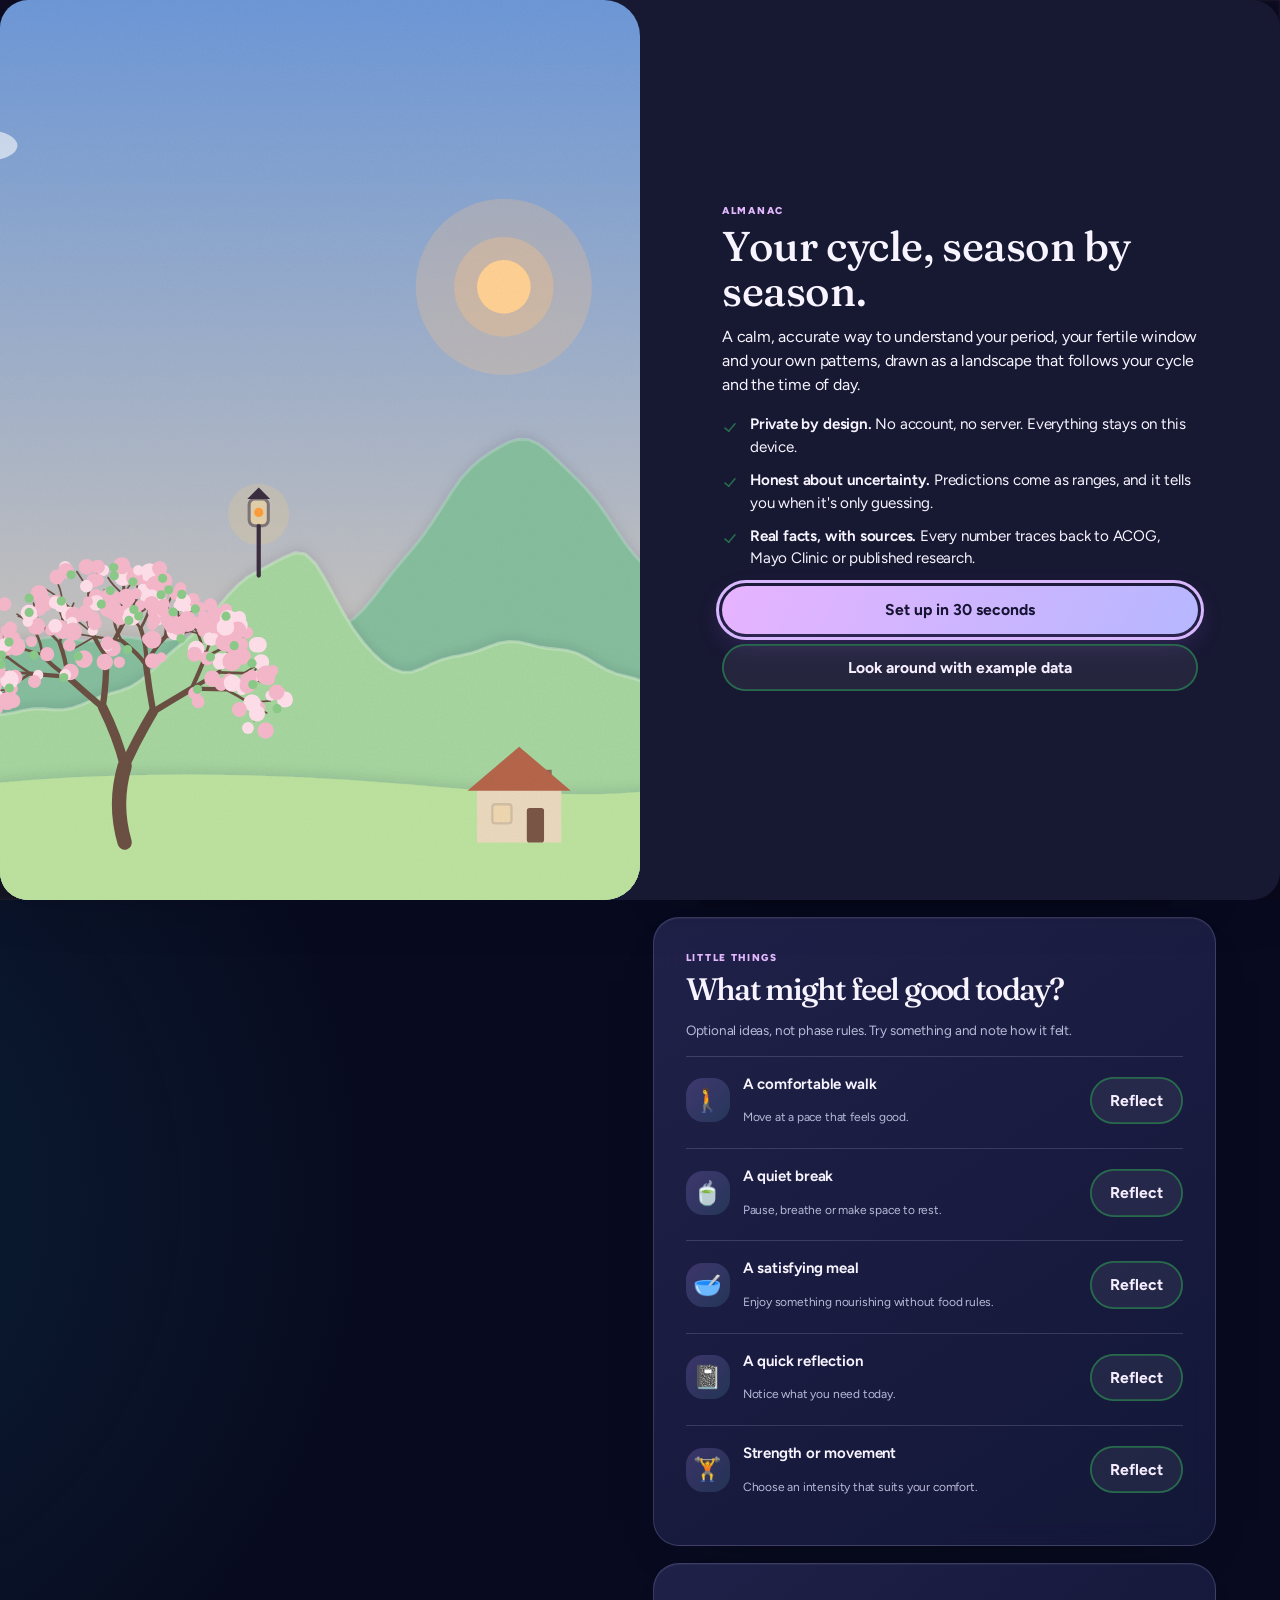
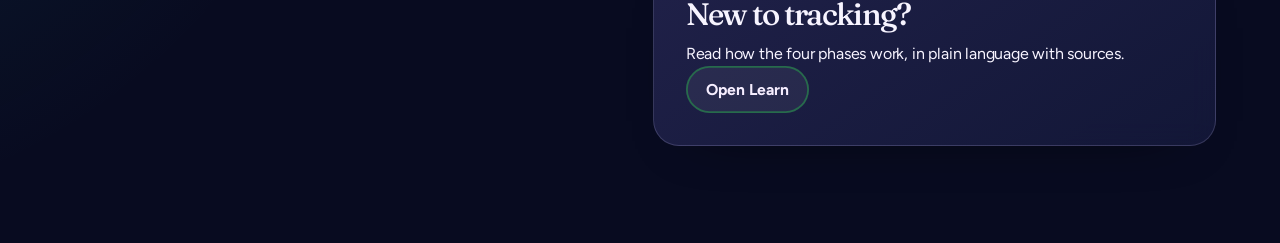
==== index.html @ 5e6a9ae4 "Switch redesign branch to Orbit 4.0 interface" ====
<!doctype html>
<html lang="en">
<head>
<meta charset="utf-8">
<meta name="viewport" content="width=device-width, initial-scale=1, viewport-fit=cover">
<title>Almanac Orbit · your own universe</title>
<meta name="description" content="A private cycle tracker. Your period, fertile window and patterns, drawn as a landscape that follows your cycle and the time of day. Everything stays on your device.">
<meta name="theme-color" content="#080b20" id="theme-color">
<meta property="og:title" content="Almanac · your cycle, season by season">
<meta property="og:description" content="A private, accurate cycle tracker. No account, no server. Everything stays on your device.">
<link rel="manifest" href="manifest.webmanifest">
<link rel="icon" href="assets/icons/favicon.svg" type="image/svg+xml">
<link rel="apple-touch-icon" href="assets/icons/apple-touch-icon.png">
<meta name="apple-mobile-web-app-capable" content="yes">
<meta name="mobile-web-app-capable" content="yes">
<meta name="apple-mobile-web-app-title" content="Almanac">
<link rel="preload" href="assets/fonts/fraunces.woff2" as="font" type="font/woff2" crossorigin>
<link rel="preload" href="assets/fonts/figtree.woff2" as="font" type="font/woff2" crossorigin>
<link rel="stylesheet" href="assets/css/style.css">
<link rel="stylesheet" href="assets/css/orbit-four.css">
</head>
<body data-view="today" data-phase="spring">
<a class="skip" href="#page">Skip to content</a>

<div class="app" id="app">
  <header class="hero" id="hero">
    <div class="hero__scene" id="scene"></div>
    <canvas class="hero__fx" id="fx" aria-hidden="true"></canvas>
    <div class="hero__bar">
      <span class="brand">
        <svg viewBox="0 0 24 24" aria-hidden="true"><circle cx="12" cy="9" r="4" fill="currentColor"/><path d="M2 20c3-6 6-9 10-9s7 3 10 9z" fill="currentColor" opacity=".55"/></svg>
        Almanac
      </span>
      <span class="hero__btns">
        <button class="round" data-act="hills" type="button" aria-label="How to read this landscape">
          <svg viewBox="0 0 24 24" aria-hidden="true"><circle cx="12" cy="12" r="9"/><path d="M12 11v6M12 7.5v.2"/></svg>
        </button>
        <button class="round" data-act="settings" type="button" aria-label="Settings">
          <svg viewBox="0 0 24 24" aria-hidden="true"><circle cx="12" cy="12" r="3"/><path d="M12 3v3M12 18v3M3 12h3M18 12h3M5.6 5.6l2.1 2.1M16.3 16.3l2.1 2.1M18.4 5.6l-2.1 2.1M7.7 16.3l-2.1 2.1"/></svg>
        </button>
      </span>
    </div>
  </header>

  <div class="side">
    <nav class="dock" aria-label="Sections">
      <button class="dock__btn" data-tab="today" type="button"><svg viewBox="0 0 24 24" aria-hidden="true"><circle cx="12" cy="7" r="3"/><path d="M3 19c3-5 6-7 9-7s6 2 9 7"/></svg><span>Today</span></button>
      <button class="dock__btn" data-tab="calendar" type="button"><svg viewBox="0 0 24 24" aria-hidden="true"><rect x="4" y="5" width="16" height="15" rx="3"/><path d="M4 10h16M9 3v4M15 3v4"/></svg><span>Calendar</span></button>
      <button class="dock__btn" data-tab="insights" type="button"><svg viewBox="0 0 24 24" aria-hidden="true"><path d="M5 20v-8M12 20V5M19 20v-5"/></svg><span>Insights</span></button>
      <button class="dock__btn" data-tab="learn" type="button"><svg viewBox="0 0 24 24" aria-hidden="true"><path d="M5 5h9a4 4 0 0 1 4 4v10H9a4 4 0 0 1-4-4z"/><path d="M5 15a4 4 0 0 1 4-4h9"/></svg><span>Learn</span></button>
    </nav>
    <main id="page" tabindex="-1"><noscript><div class="card"><p>Almanac needs JavaScript to run. It's a small app that keeps everything on your device, so nothing can load from a server without it.</p></div></noscript></main>
  </div>
</div>

<dialog id="sheet" class="sheet" aria-labelledby="sh-t"></dialog>
<div id="print" aria-hidden="true"></div>
<div id="toast" role="status" aria-live="polite"></div>

<script src="assets/js/engine.js"></script>
<script src="assets/js/content.js"></script>
<script src="assets/js/scene.js"></script>
<script src="assets/js/figures.js"></script>
<script src="assets/js/app.js"></script>
</body>
</html>
---- assets/css/style.css ----
/* ==========================================================================
   ALMANAC — styles
   Warm paper in the light, deep ink in the dark. The only colour that really
   shouts is the landscape; the interface takes its accent from your season.
   ========================================================================== */
@font-face{font-family:"Fraunces";src:url("../fonts/fraunces.woff2") format("woff2");font-weight:100 900;font-style:normal;font-display:swap}
@font-face{font-family:"Fraunces";src:url("../fonts/fraunces-italic.woff2") format("woff2");font-weight:100 900;font-style:italic;font-display:swap}
@font-face{font-family:"Figtree";src:url("../fonts/figtree.woff2") format("woff2");font-weight:300 900;font-style:normal;font-display:swap}
@font-face{font-family:"Figtree";src:url("../fonts/figtree-italic.woff2") format("woff2");font-weight:300 900;font-style:italic;font-display:swap}

:root{
  --font-d:"Fraunces",Georgia,"Times New Roman",serif;
  --font-b:"Figtree",system-ui,-apple-system,"Segoe UI",Roboto,sans-serif;
  --bg:#F4EDE1; --card:#FFFDF8; --ink:#2A2332; --muted:#6B6275; --line:rgba(42,35,50,.12);
  --bleed:#B2395B; --bleed-soft:rgba(178,57,91,.15);
  --fertile:#D99A1E; --fert-soft:rgba(217,154,30,.32); --fert-soft2:rgba(217,154,30,.13);
  --c-winter:#5B6CC4; --c-spring:#5BB48A; --c-summer:#F0B03A; --c-autumn:#D9783D;
  --accent:#2F7F5C; --accent-ink:#fff; --accent-soft:rgba(47,127,92,.13);
  --r:22px; --dock-h:66px; --safe-b:env(safe-area-inset-bottom,0px); --safe-t:env(safe-area-inset-top,0px);
}
body[data-phase="winter"]{--accent:#4C5BA8;--accent-ink:#fff;--accent-soft:rgba(76,91,168,.13)}
body[data-phase="spring"]{--accent:#276B4C;--accent-ink:#fff;--accent-soft:rgba(39,107,76,.13)}
body[data-phase="summer"]{--accent:#85530A;--accent-ink:#fff;--accent-soft:rgba(133,83,10,.13)}
body[data-phase="autumn"]{--accent:#A64A25;--accent-ink:#fff;--accent-soft:rgba(166,74,37,.13)}
@media (prefers-color-scheme:dark){
  :root{--bg:#120F19;--card:#1D1926;--ink:#F3EDF7;--muted:#A89FB4;--line:rgba(243,237,247,.13);
    --bleed:#E8728F;--bleed-soft:rgba(232,114,143,.2);--fertile:#F0BE5A;--fert-soft:rgba(240,190,90,.3);--fert-soft2:rgba(240,190,90,.12)}
  .is-period>button,.is-period>span{color:#2A0A16}
  .is-period.has-log::after{background:#2A0A16}
  body[data-phase="winter"]{--accent:#A9B4F0;--accent-ink:#14111B;--accent-soft:rgba(169,180,240,.16)}
  body[data-phase="spring"]{--accent:#86D3AE;--accent-ink:#14111B;--accent-soft:rgba(134,211,174,.15)}
  body[data-phase="summer"]{--accent:#F0BE5A;--accent-ink:#14111B;--accent-soft:rgba(240,190,90,.16)}
  body[data-phase="autumn"]{--accent:#F0A47E;--accent-ink:#14111B;--accent-soft:rgba(240,164,126,.16)}
}

*,*::before,*::after{box-sizing:border-box}
[hidden]{display:none!important}
html{-webkit-text-size-adjust:100%;scroll-behavior:smooth}
html,body{overflow-x:clip}
body{margin:0;min-height:100svh;background:var(--bg);color:var(--ink);font-family:var(--font-b);font-size:1rem;line-height:1.5;-webkit-font-smoothing:antialiased}
h1,h2,h3,h4,p,ul,ol,fieldset,figure{margin:0}
ul,ol{padding:0;list-style:none}
button{font:inherit;color:inherit;background:none;border:0;padding:0;cursor:pointer}
input,select,textarea{font:inherit;color:inherit}
:focus-visible{outline:3px solid var(--accent);outline-offset:3px;border-radius:8px}
svg{display:block}
.skip{position:absolute;left:-999px;top:0;z-index:99;background:var(--ink);color:var(--bg);padding:.7rem 1rem;border-radius:0 0 12px 0}
.skip:focus{left:0}
small{font-size:.82em}
b{font-weight:650}

/* ------------------------------------------------------------------ layout */
.app{min-height:100svh}
.hero{position:relative;width:100%;aspect-ratio:400/470;max-height:62svh;overflow:hidden;border-radius:0 0 36px 36px;background:#0E1438;isolation:isolate}
.hero__scene,.hero__scene svg{position:absolute;inset:0;width:100%;height:100%;display:block}
.hero__fx{position:absolute;inset:0;width:100%;height:100%;pointer-events:none;z-index:1}
.hero__bar{position:absolute;top:0;left:0;right:0;z-index:3;display:flex;justify-content:space-between;align-items:center;padding:calc(var(--safe-t) + 12px) 14px 0}
.brand{display:inline-flex;align-items:center;gap:8px;padding:6px 13px 6px 10px;border-radius:999px;color:#fff;background:rgba(14,20,56,.4);-webkit-backdrop-filter:blur(8px);backdrop-filter:blur(8px);font-family:var(--font-d);font-size:1.12rem;font-weight:500}
.brand svg{width:20px;height:20px;color:#FFD98A}
.hero__btns{display:flex;gap:8px}
.round{width:42px;height:42px;border-radius:50%;display:grid;place-items:center;color:#fff;background:rgba(14,20,56,.4);-webkit-backdrop-filter:blur(8px);backdrop-filter:blur(8px)}
.round svg{width:22px;height:22px;stroke:currentColor;fill:none;stroke-width:1.8;stroke-linecap:round;stroke-linejoin:round}
.side{display:contents}
#page{display:block;max-width:640px;margin:-46px auto 0;padding:0 14px calc(var(--dock-h) + var(--safe-b) + 28px);position:relative;z-index:2;outline:none}
@media (max-width:999px){
  body:not([data-view="today"]) .hero{aspect-ratio:auto;max-height:none;height:calc(var(--safe-t) + 66px);border-radius:0 0 24px 24px;background:linear-gradient(#0E1438,#202858)}
  body:not([data-view="today"]) .hero__scene,body:not([data-view="today"]) .hero__fx{display:none}
  body:not([data-view="today"]) #page{margin-top:0;padding-top:18px}
}

.dock{position:fixed;left:0;right:0;bottom:0;z-index:30;display:flex;justify-content:center;gap:4px;padding:6px 10px calc(6px + var(--safe-b));background:var(--card);border-top:1px solid var(--line);box-shadow:0 -8px 30px -18px rgba(30,15,50,.4)}
@supports (backdrop-filter:blur(1px)){.dock{background:color-mix(in srgb,var(--card) 90%,transparent);-webkit-backdrop-filter:blur(16px);backdrop-filter:blur(16px)}}
.dock__btn{flex:1;max-width:132px;min-height:54px;display:flex;flex-direction:column;align-items:center;justify-content:center;gap:2px;border-radius:16px;font-size:.72rem;font-weight:650;color:var(--muted);transition:background .2s,color .2s}
.dock__btn svg{width:24px;height:24px;stroke:currentColor;fill:none;stroke-width:1.8;stroke-linecap:round;stroke-linejoin:round}
.dock__btn[aria-current="page"]{color:var(--accent);background:var(--accent-soft)}

@media (min-width:1000px){
  .app{display:grid;grid-template-columns:minmax(380px,1fr) minmax(480px,660px)}
  .hero{position:sticky;top:0;height:100svh;max-height:none;aspect-ratio:auto;border-radius:0 36px 36px 0}
  .side{display:block;min-width:0}
  .dock{position:sticky;top:0;bottom:auto;border-top:0;border-bottom:1px solid var(--line);box-shadow:none;padding:10px 28px;justify-content:flex-start}
  .dock__btn{flex:0 1 120px}
  #page,body:not([data-view="today"]) #page{margin:0;max-width:none;padding:22px 28px 60px}
}

/* ------------------------------------------------------------------- cards */
.card{background:var(--card);border:1px solid var(--line);border-radius:var(--r);padding:20px 18px;margin-bottom:14px;box-shadow:0 14px 34px -26px rgba(40,20,60,.5)}
.card--tight{padding:16px 18px}
.eyebrow{font-size:.78rem;font-weight:700;letter-spacing:.09em;text-transform:uppercase;color:var(--muted);margin-bottom:6px}
.h2{font-family:var(--font-d);font-weight:500;font-size:1.65rem;line-height:1.15;margin-bottom:10px}
.h3{font-family:var(--font-d);font-weight:500;font-size:1.25rem;line-height:1.2;margin-bottom:8px}
.h4{font-size:.95rem;font-weight:700;margin:16px 0 6px}
.muted{color:var(--muted)}
.fine{font-size:.84rem;color:var(--muted);margin-top:10px;line-height:1.45}
.row{display:flex;justify-content:space-between;align-items:center;gap:12px}
p+p{margin-top:10px}
.status__h{font-family:var(--font-d);font-weight:500;font-size:clamp(2.3rem,9vw,3rem);line-height:1;letter-spacing:-.01em}
.status__ph{color:var(--accent);font-style:italic}
.status__sci{font-weight:650;font-size:.9rem;margin-top:6px;color:var(--muted)}
.status__line{margin-top:10px;font-size:1.04rem}
.banner{display:flex;gap:12px;align-items:center;justify-content:space-between;background:var(--card);border:1px dashed var(--accent);border-radius:16px;padding:12px 14px;margin-bottom:14px;font-size:.9rem}
.banner span{flex:1}
.link{display:inline-flex;align-items:center;min-height:44px;min-width:44px;color:var(--accent);font-weight:650;text-decoration:underline;text-underline-offset:.2em;font-size:.95rem;padding:0 2px}
.link--danger{color:var(--bleed)}
.list{padding-left:1.1em;list-style:disc}
.list li+li{margin-top:7px}
.list--small{font-size:.86rem;color:var(--muted)}
.hormones{background:var(--accent-soft);border-radius:12px;padding:10px 12px;font-size:.93rem}

/* --------------------------------------------------------------- buttons */
.actions{display:flex;flex-wrap:wrap;gap:10px;margin-top:16px}
.actions--col{flex-direction:column;align-items:stretch}
.btn{min-height:48px;padding:12px 20px;border-radius:999px;background:var(--accent);color:var(--accent-ink);font-weight:700;font-size:.98rem;text-align:center;transition:transform .15s,filter .15s}
.btn:hover{filter:brightness(1.06)}
.btn:active{transform:scale(.98)}
.btn--ghost{background:transparent;color:var(--accent);box-shadow:inset 0 0 0 1.8px var(--accent)}
.icon{width:44px;height:44px;border-radius:50%;display:grid;place-items:center;color:var(--ink);flex:none}
.icon:hover:not(:disabled){background:var(--accent-soft)}
.icon:disabled{opacity:.3;cursor:default}
.icon svg{width:22px;height:22px;stroke:currentColor;fill:none;stroke-width:2;stroke-linecap:round;stroke-linejoin:round}

/* ------------------------------------------------ the cycle ribbon on Today */
.ribbon{margin-top:18px}
.ribbon__bar{position:relative;display:flex;height:16px;border-radius:999px;overflow:visible;gap:2px}
.ribbon__bar>i{display:block;min-width:4px}
.ribbon__bar>i:first-child{border-radius:999px 0 0 999px}
.ribbon__bar>i:last-of-type{border-radius:0 999px 999px 0}
.ribbon__now{position:absolute;top:50%;width:22px;height:22px;margin:-11px 0 0 -11px;border-radius:50%;background:#FFE7A8;border:3px solid var(--ink);box-shadow:0 0 0 4px var(--card),0 0 16px #FFC857}
.ribbon__fert{position:relative;height:6px;margin-top:9px;border-radius:999px;background:var(--fertile)}
.ribbon__fert span{position:absolute;left:0;top:9px;font-size:.7rem;font-weight:700;color:var(--muted);white-space:nowrap}
.ribbon__legend{display:flex;flex-wrap:wrap;gap:4px 14px;margin-top:30px;font-size:.78rem;color:var(--muted)}
.ribbon__legend span{display:inline-flex;align-items:center;gap:6px}
.ribbon__legend i{width:9px;height:9px;border-radius:50%}
.facts{margin-top:18px;display:grid;gap:14px}
.fact{display:flex;gap:12px;align-items:flex-start}
.fact__ico{width:36px;height:36px;border-radius:12px;background:var(--accent-soft);color:var(--accent);display:grid;place-items:center;flex:none}
.fact__ico svg{width:20px;height:20px;stroke:currentColor;fill:none;stroke-width:1.9;stroke-linecap:round;stroke-linejoin:round}
.fact__t{display:block;font-size:1rem;line-height:1.3}
.fact__t small{font-weight:500;color:var(--muted)}
.fact__s{display:block;font-size:.9rem;color:var(--muted);margin-top:3px;line-height:1.4}

/* ------------------------------------------------------------- chips & folds */
.chips{display:flex;flex-wrap:wrap;gap:8px;margin-top:10px}
.chip{padding:6px 12px;border-radius:999px;background:var(--accent-soft);font-size:.88rem;font-weight:600}
.chip--btn{min-height:40px;padding:8px 14px;background:transparent;box-shadow:inset 0 0 0 1.5px var(--line);color:var(--ink);transition:background .15s}
.chip--btn.on{background:var(--accent);color:var(--accent-ink);box-shadow:none}
.chip--alert.on{background:var(--bleed);color:#fff}
.chips--alert{margin-top:8px}
.fold{border-top:1px solid var(--line);padding:2px 0}
.fold:first-of-type{border-top:0}
.fold summary{cursor:pointer;font-weight:650;padding:12px 28px 12px 0;position:relative;list-style:none;min-height:44px}
.fold summary::-webkit-details-marker{display:none}
.fold summary::after{content:"";position:absolute;right:4px;top:50%;width:8px;height:8px;margin-top:-6px;border-right:2px solid var(--muted);border-bottom:2px solid var(--muted);transform:rotate(45deg);transition:transform .2s}
.fold[open]>summary::after{transform:rotate(-135deg);margin-top:-2px}
.fold>p,.fold>ul,.fold>h3{margin-bottom:12px}
.fold--big{padding:6px 18px 6px}
.fold--big summary{display:flex;align-items:center;gap:14px;font-family:var(--font-d);font-size:1.25rem;font-weight:500;padding-right:32px}
.fold--big summary small{display:block;font-family:var(--font-b);font-size:.82rem;color:var(--muted);font-weight:500}
.dot{display:inline-block;width:10px;height:10px;border-radius:50%;flex:none}
.dot--lg{width:18px;height:18px;background:var(--ph)}
.flag{border-left:5px solid var(--accent)}
.flag--talk{border-left-color:var(--bleed)}
.flag--info{border-left-color:var(--fertile)}

/* ----------------------------------------------------------------- calendar */
.cal__head{display:flex;align-items:center;justify-content:space-between;margin-bottom:8px}
.cal__title{font-family:var(--font-d);font-weight:500;font-size:1.4rem}
.cal__dow{display:grid;grid-template-columns:repeat(7,1fr);gap:4px;text-align:center;font-size:.76rem;font-weight:700;color:var(--muted);margin-bottom:4px}
.cal{display:grid;grid-template-columns:repeat(7,1fr);gap:4px}
.day{position:relative;aspect-ratio:1}
.day>button,.day>span{width:100%;height:100%;display:grid;place-items:center;border-radius:14px;font-weight:600;font-size:.95rem}
.day>span{color:var(--muted)}
.day>button:hover{background:var(--accent-soft)}
.is-period>button,.is-period>span{background:var(--bleed);color:#fff}
.is-spot>button::after{content:"";position:absolute;left:50%;top:6px;width:6px;height:6px;margin-left:-3px;border-radius:50%;background:var(--bleed)}
.is-pred>*{outline:2px dashed var(--bleed);outline-offset:-3px}
.is-mid>*{background:var(--bleed-soft)}
.is-fert>*{background:var(--fert-soft)}
.is-fert-lo>*{background:var(--fert-soft2)}
.is-ovu::before{content:"";position:absolute;top:4px;right:4px;width:9px;height:9px;border-radius:50%;background:var(--fertile);box-shadow:0 0 0 2px var(--card);z-index:1}
.is-today>*{box-shadow:inset 0 0 0 2.5px var(--ink)}
.has-log::after{content:"";position:absolute;left:50%;bottom:5px;width:5px;height:5px;margin-left:-2.5px;border-radius:50%;background:var(--accent)}
.is-period.has-log::after{background:#fff}
.legend{display:flex;flex-wrap:wrap;gap:6px 16px;margin:14px 0 10px;font-size:.8rem;color:var(--muted)}
.legend li{display:inline-flex;align-items:center;gap:7px}
.lg{width:16px;height:16px;border-radius:6px;display:inline-block}
.lg--period{background:var(--bleed)}
.lg--pred{outline:2px dashed var(--bleed);outline-offset:-2px}
.lg--fert{background:var(--fert-soft)}
.lg--ovu{background:var(--fertile);border-radius:50%;width:10px;height:10px}
.lg--log{background:var(--accent);border-radius:50%;width:7px;height:7px}

/* ----------------------------------------------------------------- insights */
.stats{display:grid;grid-template-columns:repeat(2,1fr);gap:10px;margin:14px 0}
.stat{background:var(--accent-soft);border-radius:16px;padding:12px 14px}
.stat b{display:block;font-family:var(--font-d);font-size:1.75rem;font-weight:500;line-height:1.1}
.stat span{font-size:.8rem;color:var(--muted)}
.chart{width:100%;height:auto;margin-top:12px;max-height:210px}
.band{fill:var(--accent-soft)}
.bar{fill:var(--accent)}
.bar--out{fill:var(--c-autumn)}
.bar__v{font-size:9px;font-weight:700;fill:var(--ink)}
.bar__m,.axis{font-size:8.5px;fill:var(--muted)}
.pdim{margin-top:14px}
.pdim .h4{margin:0 0 6px}
.prow{display:grid;grid-template-columns:64px 1fr auto;gap:10px;align-items:center;margin-top:6px;font-size:.88rem}
.prow__bar{height:10px;background:var(--line);border-radius:999px;overflow:hidden}
.prow__bar i{display:block;height:100%;border-radius:999px}
.prow__v small{color:var(--muted)}
.srow{display:grid;grid-template-columns:auto 76px 1fr;gap:10px;align-items:baseline;margin-top:8px;font-size:.9rem}

/* -------------------------------------------------------------------- sheets */
.sheet{border:0;padding:0;background:var(--card);color:var(--ink);width:min(100%,640px);max-width:100%;max-height:92dvh;position:fixed;inset:auto 0 0 0;margin:0 auto;border-radius:26px 26px 0 0;overflow:hidden;flex-direction:column;box-shadow:0 -24px 70px rgba(10,6,20,.4)}
.sheet[open]{display:flex;animation:up .32s cubic-bezier(.2,.9,.3,1)}
.sheet::backdrop{background:rgba(14,10,24,.55);-webkit-backdrop-filter:blur(2px);backdrop-filter:blur(2px)}
@keyframes up{from{transform:translateY(40px);opacity:0}to{transform:none;opacity:1}}
@media (min-width:700px){.sheet{inset:0;margin:auto;height:fit-content;max-height:88dvh;border-radius:26px}}
.sheet--full{inset:0;width:100%;max-width:none;height:100dvh;max-height:none;border-radius:0;margin:0;overflow:auto;background:var(--bg)}
.sheet__head{display:flex;align-items:center;gap:6px;padding:14px 12px 10px 20px;border-bottom:1px solid var(--line);flex:none}
.sheet__head--day{padding-left:12px}
.sheet__title{flex:1;min-width:0}
.sheet__title h2{font-family:var(--font-d);font-weight:500;font-size:1.4rem;line-height:1.1}
.sheet__sub{font-size:.85rem;color:var(--muted)}
.sheet__body{overflow:auto;padding:6px 20px 18px;flex:1;-webkit-overflow-scrolling:touch}
.sheet__foot{padding:12px 20px calc(12px + var(--safe-b));border-top:1px solid var(--line);flex:none}
.sheet__foot .btn{width:100%}
.sheet fieldset{border:0;padding:0;margin:16px 0 0;min-width:0}
.sheet legend{font-weight:700;font-size:.9rem;margin-bottom:8px;padding:0}
.seg{display:flex;flex-wrap:wrap;gap:6px}
.seg__b{flex:1 1 0;min-width:58px;min-height:46px;padding:8px 6px;border-radius:14px;box-shadow:inset 0 0 0 1.5px var(--line);font-size:.88rem;font-weight:600;display:flex;flex-direction:column;align-items:center;justify-content:center;gap:1px;transition:background .15s}
.seg__b .em{font-size:1.4rem;line-height:1}
.seg__b small{font-size:.68rem;font-weight:500;opacity:.8}
.seg__b.on{background:var(--accent);color:var(--accent-ink);box-shadow:none}
.field{display:grid;gap:6px;margin-top:16px;font-weight:650;font-size:.9rem}
.field small{font-weight:500;color:var(--muted)}
.field input,.field select,.field textarea{width:100%;min-height:48px;padding:11px 14px;border-radius:14px;border:1.5px solid var(--line);background:var(--bg);font-size:1rem;font-weight:500}
.field textarea{resize:vertical}
.field input:focus,.field select:focus,.field textarea:focus{border-color:var(--accent);outline:none;box-shadow:0 0 0 3px var(--accent-soft)}
.two{display:grid;grid-template-columns:1fr 1fr;gap:12px}
.adv{margin-top:16px;border:1.5px solid var(--line);border-radius:16px;padding:0 14px}
.adv summary small{display:block;font-weight:500;color:var(--muted);font-size:.78rem}
.set{padding:14px 0;border-bottom:1px solid var(--line)}
.set:last-child{border:0}
.set .h4{margin-top:0}
.opt{display:flex;gap:12px;align-items:flex-start;padding:12px 14px;border-radius:16px;box-shadow:inset 0 0 0 1.5px var(--line);margin-top:8px;cursor:pointer}
.opt:has(input:checked){box-shadow:inset 0 0 0 2px var(--accent);background:var(--accent-soft)}
.opt input{margin-top:4px;width:20px;height:20px;accent-color:var(--accent);flex:none}
.opt b{display:block;font-size:.98rem}
.opt small{display:block;color:var(--muted);margin-top:2px;line-height:1.35}
.opts{border:0;padding:0;margin:14px 0 0}
.opts legend{font-weight:700;margin-bottom:4px}

/* ---------------------------------------------------------------- onboarding */
.ob{min-height:100%;display:grid;grid-template-rows:auto 1fr}
.ob--form{grid-template-rows:1fr}
.ob__art{position:relative;height:40dvh;min-height:240px;overflow:hidden;border-radius:0 0 36px 36px;background:#0E1438}
.ob__art svg{position:absolute;inset:0;width:100%;height:100%}
.ob__body{padding:22px 22px calc(28px + var(--safe-b));width:min(100%,520px);margin:0 auto;align-self:center}
.ob--form .ob__body{padding-top:calc(var(--safe-t) + 36px)}
.ob__h{font-family:var(--font-d);font-weight:500;font-size:clamp(2rem,8vw,2.6rem);line-height:1.08;letter-spacing:-.01em;margin-bottom:12px}
.ticks{margin:16px 0 4px;display:grid;gap:10px}
.ticks li{padding-left:28px;position:relative;font-size:.95rem}
.ticks li::before{content:"";position:absolute;left:4px;top:.35em;width:8px;height:14px;border-right:2.5px solid var(--accent);border-bottom:2.5px solid var(--accent);transform:rotate(40deg) scale(.8)}
@media (min-width:800px){.ob:not(.ob--form){grid-template-columns:1fr 1fr;grid-template-rows:1fr}.ob:not(.ob--form) .ob__art{height:100%;border-radius:0 36px 36px 0}}

/* ------------------------------------------------------------------ toast */
#toast{position:fixed;left:50%;bottom:calc(var(--dock-h) + var(--safe-b) + 14px);transform:translate(-50%,20px);z-index:60;display:flex;gap:14px;align-items:center;max-width:min(92vw,460px);padding:12px 18px;border-radius:16px;background:var(--ink);color:var(--bg);font-size:.92rem;font-weight:600;opacity:0;pointer-events:none;transition:opacity .25s,transform .25s;box-shadow:0 10px 30px rgba(0,0,0,.35)}
#toast.on{opacity:1;transform:translate(-50%,0);pointer-events:auto}
#toast button{color:var(--c-summer);font-weight:800;text-decoration:underline;padding:4px}
dialog[open]~#toast{z-index:200}

/* ---------------------------------------------------------------- scene bits */
.cloud{animation:drift linear infinite}
@keyframes drift{from{transform:translateX(-90px)}to{transform:translateX(520px)}}
.star.tw{animation:twinkle 3.2s ease-in-out infinite}
@keyframes twinkle{50%{opacity:.15}}
.flame{animation:flick 1.3s ease-in-out infinite;transform-box:fill-box;transform-origin:50% 100%}
@keyframes flick{50%{transform:scale(1.25,.85)}}
.smoke{animation:puff 4.5s linear infinite;transform-box:fill-box;transform-origin:center}
.smoke.s2{animation-delay:-2.2s}
@keyframes puff{from{transform:translate(0,0) scale(.6);opacity:.55}to{transform:translate(9px,-28px) scale(1.7);opacity:0}}

/* -------------------------------------------------------------- print summary */
#print{display:none}
@media print{
  body>*:not(#print){display:none!important}
  #print{display:block!important}
  body{background:#fff;color:#000;font-size:11pt}
  .pr h1{font-family:Georgia,serif;font-size:20pt;margin:0 0 4pt}
  .pr h2{font-size:12pt;margin:14pt 0 4pt;border-bottom:1px solid #999;padding-bottom:2pt}
  .pr__sub,.pr__fine{font-size:9pt;color:#444}
  .pr__fine{margin-top:16pt}
  .pr table{border-collapse:collapse;width:100%;font-size:10pt}
  .pr__t th,.pr__t td{border:1px solid #bbb;padding:4pt 6pt;text-align:left}
  .pr__kv td{padding:2pt 8pt 2pt 0}.pr__kv td:first-child{color:#444;width:34%}
  .pr ul{margin:4pt 0;padding-left:16pt;list-style:disc}
}

@media (prefers-reduced-motion:reduce){
  *,*::before,*::after{animation-duration:.01ms!important;animation-iteration-count:1!important;transition-duration:.01ms!important;scroll-behavior:auto!important}
  .cloud{animation:none}
}

/* ========================================================================== figures & icons */
.ico{width:20px;height:20px;stroke:currentColor;fill:none;stroke-width:1.8;stroke-linecap:round;stroke-linejoin:round;flex:none;display:inline-block;vertical-align:middle}
.fig{width:100%;height:auto;display:block}
.fig--wheel{max-width:270px;margin:4px auto 0}
.fig--anat{max-width:150px;margin:0 auto}
.fig--lh{max-width:380px;margin:0 auto}
.fg-track{stroke:var(--line)}
.fg-tick{font-size:9px;fill:var(--muted);font-weight:600}
.fg-big{font-family:var(--font-d);font-size:30px;font-weight:500;fill:var(--ink)}
.fg-sub{font-size:10.5px;fill:var(--muted);font-weight:600}
.fg-ovu{fill:var(--fertile);stroke:var(--card);stroke-width:2.5}
.fg-now{fill:#FFE7A8;stroke:var(--ink);stroke-width:3}
.fg-now-dot{fill:var(--ink)}
.fg-band{font-size:9.5px;font-weight:700;fill:var(--muted)}
.fg-note{font-size:9.5px;fill:var(--muted);font-weight:600}
.fg-note--faint{opacity:.85}
.fg-dash{stroke:var(--muted);stroke-width:1.2;stroke-dasharray:4 3;fill:none}
.fg-dash--ovu{stroke:var(--fertile);stroke-width:1.8}
.fg-l{fill:none;stroke-width:2.6;stroke-linecap:round;stroke-linejoin:round}
.fg-axis{stroke:var(--line);stroke-width:1.5;fill:none}
.fg-grid{stroke:var(--line);stroke-width:1}
.fg-dot{fill:var(--card);stroke:var(--accent);stroke-width:1.8}
.fg-dot--hi{fill:var(--c-summer);stroke:var(--c-summer)}
.fg-strip{fill:var(--bg);stroke:var(--line);stroke-width:1.5}
.fg-ctl,.fg-tst{fill:#7A4E7E}
.fa-wall{fill:#EFC4C9;stroke:#CB8D96;stroke-width:1.2}
.fa-cavity{fill:#FBEAEC}
.fa-lining{fill:#D96F8B;opacity:.78}
.fa-lumen{fill:#FBEAEC}
.fa-tube{fill:none;stroke:#CB8D96;stroke-width:3;stroke-linecap:round}
.fa-ovary{fill:#EAD7B6;stroke:#C9AF82;stroke-width:1.2}
.fa-fol{fill:#FFF8E8;stroke:#C9AF82;stroke-width:.9}
.fa-egg{fill:#F4B6C8;stroke:#C2527A;stroke-width:.8}
.fa-rupt{fill:none;stroke:#C9AF82;stroke-width:1.4;stroke-dasharray:2.5 2}
.fa-arrow{fill:none;stroke:var(--ink);stroke-width:1.2;stroke-linecap:round;stroke-linejoin:round}
.fa-cl{fill:#F0BE5A;stroke:#C98A1A;stroke-width:1}
.fa-drops{fill:#C2185B}
@media (prefers-color-scheme:dark){
  .fa-wall{fill:#7D4A5F;stroke:#B07A90}.fa-cavity,.fa-lumen{fill:#3A2733}.fa-lining{fill:#E8728F}.fa-tube{stroke:#B07A90}
  .fa-ovary{fill:#7A6A4A;stroke:#B39B6B}.fa-fol{fill:#3B3426;stroke:#B39B6B}.fa-drops{fill:#FF8FA8}.fg-ctl,.fg-tst{fill:#C9A2CE}
}
.drops{display:inline-flex;gap:0}.drops .ico{width:15px;height:15px;fill:currentColor;stroke:none}.drops--none .ico{fill:none;stroke:currentColor;width:15px;height:15px}

/* ========================================================================== new components */
.sr{position:absolute;width:1px;height:1px;overflow:hidden;clip:rect(0 0 0 0);white-space:nowrap}
.ih{display:flex;align-items:center;gap:10px}
.ih .ico{color:var(--accent);width:22px;height:22px}
.status{position:relative}
.status__badge{position:absolute;top:16px;right:16px;width:48px;height:48px;border-radius:50%;background:var(--accent-soft);color:var(--accent);display:grid;place-items:center}
.status__badge .ico{width:26px;height:26px}
.sheet legend{display:flex;align-items:center;gap:8px}
.sheet legend .ico{width:18px;height:18px;color:var(--accent)}
.field>span{display:flex;align-items:center;gap:8px;flex-wrap:wrap}
.field>span .ico{width:18px;height:18px;color:var(--accent)}
.seg__b .fl-l{font-size:.82rem}
.seg__b .drops{height:16px;align-items:center}

/* quick log */
.qmoods{display:grid;grid-template-columns:repeat(5,1fr);gap:6px;margin-top:12px}
.qm{display:flex;flex-direction:column;align-items:center;justify-content:center;gap:3px;padding:10px 2px;min-height:64px;border-radius:16px;box-shadow:inset 0 0 0 1.5px var(--line);transition:background .15s}
.qm__e{font-size:1.65rem;line-height:1}
.qm small{font-size:.68rem;color:var(--muted);font-weight:600}
.qm.on{background:var(--accent);color:var(--accent-ink);box-shadow:none}
.qm.on small{color:inherit}
.qlabel{font-size:.74rem;font-weight:800;color:var(--muted);margin-top:18px;text-transform:uppercase;letter-spacing:.07em}
.chips--also{margin-top:12px}

/* 7-day outlook */
.card--flush{padding:16px 0 12px;overflow:hidden}
.row--pad,.fine--pad{padding:0 18px}
.outlook{display:flex;gap:8px;overflow-x:auto;padding:12px 18px 8px;scroll-snap-type:x proximity;scrollbar-width:none;-webkit-overflow-scrolling:touch}
.outlook::-webkit-scrollbar{display:none}
.out{flex:0 0 76px;scroll-snap-align:start;display:flex;flex-direction:column;align-items:center;gap:2px;padding:9px 4px 8px;border-radius:18px;background:var(--bg);border-top:4px solid var(--ph);min-height:132px}
.out__dow{font-size:.72rem;font-weight:700;color:var(--muted)}
.out__n{font-family:var(--font-d);font-size:1.45rem;font-weight:500;line-height:1.1}
.out__ico{color:var(--ph);margin:3px 0 1px}
.out__ico .ico{width:24px;height:24px}
.out__tag{font-size:.68rem;font-weight:700;text-align:center;line-height:1.15;min-height:2.3em;padding:0 2px}
.out--period{background:var(--bleed-soft)}
.out--fert{background:var(--fert-soft)}
.out--ovu{background:var(--fert-soft);box-shadow:inset 0 0 0 2px var(--fertile)}
.out--pred{box-shadow:inset 0 0 0 2px var(--bleed);background:var(--bleed-soft)}
.out.is-now{outline:2.5px solid var(--ink);outline-offset:-2px}

/* wheel + strips */
.wheelbox{padding:2px 0}
.wlegend{display:flex;flex-wrap:wrap;gap:6px 14px;justify-content:center;font-size:.8rem;color:var(--muted);margin-top:12px}
.wlegend li{display:inline-flex;align-items:center}
.wlegend i{display:inline-block;width:10px;height:10px;border-radius:50%;margin-right:6px}
.wlegend .wl-f{background:var(--fertile);border-radius:3px;width:16px;height:5px}
.wlegend .wl-o{background:var(--card);border:2.5px solid var(--fertile)}
.strips{display:grid;gap:9px;margin-top:14px}
.strip{display:grid;grid-template-columns:46px 1fr 30px;align-items:center;gap:8px;font-size:.78rem}
.strip__d{color:var(--muted);font-weight:600}
.strip__n{font-weight:800;text-align:right}
.strip__bar{position:relative;display:flex;height:16px}
.strip__bar>i{display:block;height:100%;min-width:2px}
.strip__bar>i:first-child{border-radius:999px 0 0 999px}
.strip__bar>i:last-of-type{border-radius:0 999px 999px 0}
.strip__o{position:absolute;top:50%;width:11px;height:11px;margin:-5.5px 0 0 -5.5px;border-radius:50%;border:2.5px solid var(--fertile);background:var(--card)}
.strip__o.is-conf{background:var(--fertile)}
.strip__t{position:absolute;top:-4px;bottom:-4px;width:3px;margin-left:-1.5px;background:var(--ink);border-radius:2px}
.strip--now .strip__bar{opacity:.9}

/* learn */
.lhead{display:flex;align-items:center;gap:10px;font-family:var(--font-d);font-weight:500;font-size:1.3rem;margin:26px 4px 12px;scroll-margin-top:84px}
.lhead .ico{color:var(--accent);width:24px;height:24px}
.lsec{scroll-margin-top:84px}
.searchbox{display:flex;align-items:center;gap:10px;border:1.5px solid var(--line);border-radius:999px;padding:0 16px;background:var(--bg);min-height:50px}
.searchbox:focus-within{border-color:var(--accent);box-shadow:0 0 0 3px var(--accent-soft)}
.searchbox .ico{color:var(--muted);width:20px;height:20px}
.searchbox input{flex:1;min-width:0;border:0;background:transparent;font-size:1rem;min-height:46px;outline:none}
.jumps{display:flex;gap:8px;overflow-x:auto;padding:12px 0 2px;scrollbar-width:none}
.jumps::-webkit-scrollbar{display:none}
.jumps .chip{flex:none}
.ph-ico{width:40px;height:40px;border-radius:14px;display:grid;place-items:center;flex:none;background:color-mix(in srgb,var(--ph,var(--accent)) 20%,transparent);color:var(--ph,var(--accent))}
@supports not (background:color-mix(in srgb,red 20%,transparent)){.ph-ico{background:var(--accent-soft)}}
.ph-ico .ico{width:24px;height:24px}
.ph-ico--g{--ph:var(--accent)}
.anat{display:grid;grid-template-columns:128px 1fr;gap:14px;align-items:center;margin:2px 0 12px;background:var(--bg);border-radius:18px;padding:10px 14px}
.anat .fig--anat{max-width:none}
.anat figcaption{font-size:.9rem}
.anat figcaption small{display:block;color:var(--muted);margin-top:3px}
.figbox{margin:12px 0}
.figbox figcaption{font-size:.82rem;color:var(--muted);margin-top:6px}
.steps{counter-reset:st;display:grid;gap:12px;margin:14px 0}
.steps li{counter-increment:st;position:relative;padding-left:40px;min-height:30px}
.steps li::before{content:counter(st);position:absolute;left:0;top:-1px;width:28px;height:28px;border-radius:50%;background:var(--accent);color:var(--accent-ink);font-weight:800;font-size:.85rem;display:grid;place-items:center}
.notes{list-style:disc;background:var(--accent-soft);border-radius:14px;padding:12px 16px 12px 30px;display:grid;gap:8px;font-size:.93rem}
.mscale{display:grid;gap:10px;margin:12px 0}
.mscale li{display:grid;grid-template-columns:42px 1fr 64px;gap:12px;align-items:center;background:var(--bg);border-radius:16px;padding:10px 12px}
.mscale__ico{width:38px;height:38px;border-radius:12px;display:grid;place-items:center;background:var(--accent-soft);color:var(--accent)}
.mscale__ico .ico{width:24px;height:24px}
.mscale small{display:block;color:var(--muted);font-size:.82rem;line-height:1.3;margin-top:2px}
.mscale__bar{height:8px;border-radius:999px;background:var(--line);overflow:hidden}
.mscale__bar i{display:block;height:100%;background:var(--fertile);border-radius:999px}
.item+.item{border-top:1px solid var(--line);margin-top:10px}
.item .h4{margin-bottom:2px}
.gloss{display:grid;gap:12px;margin:10px 0 0}
.gloss dt{font-weight:700}
.gloss dd{margin:2px 0 0;color:var(--muted);font-size:.93rem}
.nomatch{text-align:center;padding:24px 10px}
@media (max-width:380px){.anat{grid-template-columns:1fr}.anat .fig--anat{max-width:150px}.mscale li{grid-template-columns:38px 1fr}.mscale__bar{display:none}}


/* Almanac 2.0: calmer calendar, single meaningful marker per date */
.cal-clean .cal{gap:clamp(5px,1.3vw,12px);margin:18px 0 22px}
.cal-clean .cal__dow{margin-top:20px}
.cal-clean .cal-day{background:transparent!important;border:0!important;box-shadow:none!important}
.cal-clean .cal-day button{display:flex;flex-direction:column;align-items:center;justify-content:center;gap:6px;width:100%;min-height:clamp(48px,8vw,72px);border:1px solid var(--line);border-radius:14px;background:var(--card);color:inherit;box-shadow:none!important;padding:6px 2px}
.cal-clean .cal-day button::before,.cal-clean .cal-day button::after{display:none!important}
.cal-clean .cal-day .day__n{position:static!important;background:transparent!important;color:inherit!important;border:0!important;box-shadow:none!important;font-size:clamp(13px,2vw,17px);line-height:1.2}
.cal-clean .cal-day.is-today button{border-color:var(--c-spring);font-weight:700}
.cal-clean .cal-day.is-selected button{outline:2px solid var(--c-spring);outline-offset:1px}
.cal-clean .cal-day button:focus-visible{outline:3px solid var(--c-spring);outline-offset:2px}
.cal-clean .day--blank{background:transparent!important;border:0!important}
.cal-clean .cal-dot{display:block;flex:none;width:7px;height:7px;border-radius:50%;background:transparent;border:0}
.cal-clean .cal-dot--period{background:#b96060}
.cal-clean .cal-dot--spot{background:#c6a9a4}
.cal-clean .cal-dot--pred{border:2px solid #b96060}
.cal-clean .cal-dot--fert{background:#538d72}
.cal-clean .cal-dot--ovu{background:#b68a3f}
.cal-clean .cal-dot--log{background:#73818a}
.cal-clean .legend{display:flex;flex-wrap:wrap;gap:10px 18px;margin:16px 0;padding:0;list-style:none}
.cal-clean .legend li{display:flex;align-items:center;gap:7px}
.cal-clean .legend .cal-dot{position:static!important}
.cal-clean .cal-detail{display:flex;align-items:center;justify-content:space-between;gap:16px;padding:18px 0;border-top:1px solid var(--line);border-bottom:1px solid var(--line)}
.cal-clean .cal-detail p{margin:5px 0 0}
.cal-clean .cal-prompt{padding:15px 0;border-top:1px solid var(--line)}
@media(max-width:420px){.cal-clean{padding:16px!important}.cal-clean .cal{gap:4px}.cal-clean .cal-day button{border-radius:10px;min-height:48px}.cal-clean .cal-detail{align-items:flex-start;flex-direction:column}}


/* Almanac 2.0 optional daily rituals */
.ritual-card .ritual-grid{display:grid;gap:8px;margin-top:15px}
.ritual-card .ritual-item{display:flex;align-items:center;gap:13px;padding:13px 0;border-top:1px solid var(--line)}
.ritual-card .ritual-icon{display:grid;place-items:center;flex:none;width:44px;height:44px;border-radius:14px;background:var(--accent-soft);font-size:23px}
.ritual-card .ritual-copy{display:grid;gap:3px;flex:1;min-width:0}
.ritual-card .ritual-copy b{font-size:14px}
.ritual-card .ritual-copy .fine{font-size:12px}
.ritual-card .ritual-item .btn{flex:none}
.ritual-actions{display:grid;gap:10px;margin-top:20px}
.ritual-actions .btn{width:100%}
@media(max-width:420px){.ritual-card .ritual-item{gap:8px}.ritual-card .ritual-icon{width:36px;height:36px;font-size:19px}.ritual-card .ritual-item .btn{padding:9px}}
---- assets/css/orbit-four.css ----
/* Almanac 4.0 / Orbit — a new visual system, scoped to the redesign branch.
   All predictions, logs and private storage remain in the existing engine. */
:root{--bg:#080b20;--card:rgba(25,28,65,.84);--ink:#f7f4ff;--muted:#b9b9d8;--line:rgba(211,202,255,.18);--accent:#c8a8ff;--accent-soft:rgba(189,144,255,.17);--r:26px;color-scheme:dark}
html{background:#080b20}
body{background:radial-gradient(ellipse 90vw 75vw at 100% -10%,rgba(94,65,182,.28),transparent 70%),radial-gradient(ellipse 70vw 70vw at -20% 65%,rgba(34,164,187,.15),transparent 70%),#080b20;color:var(--ink);letter-spacing:-.012em}
body::before{content:"";position:fixed;inset:0;pointer-events:none;z-index:-1;opacity:.45;background-image:radial-gradient(#e7dfff 0.7px,transparent 1px);background-size:38px 38px;mask-image:linear-gradient(to bottom,#000,transparent 85%)}
.app{isolation:isolate}
.hero{overflow:hidden;position:relative;border-radius:0 0 42px 42px;background:radial-gradient(circle at 54% 49%,#2b215f,#10132d 57%,#080b20 95%);box-shadow:inset 0 -1px rgba(255,255,255,.15)}
.hero__scene{opacity:.18;filter:blur(17px) saturate(1.5);transform:scale(1.09)}
.hero__fx{opacity:.65}
.hero::before{content:"";position:absolute;z-index:1;pointer-events:none;left:50%;top:53%;width:min(67vw,390px);aspect-ratio:1;border-radius:50%;transform:translate(-50%,-50%);background:radial-gradient(circle at 31% 26%,rgba(255,242,249,.92),rgba(251,178,225,.8) 9%,rgba(168,122,255,.9) 29%,rgba(80,59,182,.92) 51%,rgba(23,28,85,.93) 73%),radial-gradient(circle,#fff,transparent);box-shadow:inset -32px -30px 55px rgba(12,10,58,.72),inset 13px 11px 30px rgba(255,255,255,.32),0 0 75px 24px rgba(153,91,255,.24),0 0 155px 55px rgba(41,170,210,.12);animation:orb-breathe 9s ease-in-out infinite}
.hero::after{content:"YOUR OWN UNIVERSE, ONE DAY AT A TIME";position:absolute;z-index:2;left:20px;right:20px;bottom:58px;text-align:center;color:#eae0ff;font-size:10px;letter-spacing:.2em;font-weight:800;text-shadow:0 2px 16px #0d0d32}
.hero__bar{position:relative;z-index:4;padding:calc(var(--safe-t) + 14px) 22px 16px}
.brand{border:1px solid rgba(255,255,255,.18);background:rgba(12,12,39,.42);backdrop-filter:blur(16px);border-radius:100px;padding:10px 17px;font-size:15px;letter-spacing:-.025em;font-weight:750;text-transform:none}
.brand svg{color:#e8b4ff}
.round{border-radius:50%;background:rgba(16,13,45,.52);border:1px solid rgba(255,255,255,.2);backdrop-filter:blur(12px)}
.side{position:relative;z-index:3}
#page{max-width:760px}
.card{background:linear-gradient(145deg,rgba(36,36,79,.88),rgba(20,24,57,.91));border:1px solid var(--line);border-radius:var(--r);box-shadow:0 20px 60px -45px #000, inset 0 1px rgba(255,255,255,.05);padding:26px 23px;margin-bottom:17px;backdrop-filter:blur(14px)}
.card.status{background:radial-gradient(circle at 100% 0,rgba(149,100,243,.23),transparent 55%),linear-gradient(145deg,#29214e,#141b3a)}
.eyebrow{color:#e3b8ff;font-weight:850;letter-spacing:.17em;font-size:10px}
.h2,.h3,.status__h{font-family:var(--font-d);letter-spacing:-.055em}
.h2{font-size:clamp(30px,7vw,44px)}.h3{font-size:clamp(23px,5vw,31px)}
.status__h{font-size:clamp(43px,11vw,76px);line-height:1.02}
.status__ph{background:linear-gradient(95deg,#f6bbeb,#b4b8ff,#9ce9e6);color:transparent;background-clip:text}
.fine,.status__line{color:var(--muted);line-height:1.65}
.btn{border-radius:999px;min-height:45px;transition:transform .22s ease,box-shadow .22s ease,filter .22s ease}
.btn:not(.btn--ghost){background:linear-gradient(115deg,#e7b3ff,#b6b7ff);color:#171332;border:0;box-shadow:0 9px 26px rgba(168,111,249,.22)}
.btn--ghost{border-color:rgba(207,193,255,.3);color:#f6eeff;background:rgba(255,255,255,.06)}
.banner{border-radius:16px}
.dock{background:rgba(14,16,45,.94);border:1px solid rgba(219,202,255,.2);box-shadow:0 10px 42px rgba(0,0,0,.34);backdrop-filter:blur(22px)}
.dock__btn{border-radius:18px;min-height:58px;color:#c7c4e8;transition:transform .2s ease,background .2s ease,color .2s ease}
.dock__btn[aria-current="page"]{background:linear-gradient(135deg,rgba(188,134,255,.31),rgba(93,182,229,.18));color:#fff;box-shadow:inset 0 0 0 1px rgba(220,198,255,.26)}
.dock__btn svg{width:22px;height:22px}
.cal-clean .cal-day button{border-radius:16px;min-height:53px;background:rgba(255,255,255,.035);border:1px solid transparent;color:var(--ink)}
.cal-clean .cal-day.is-today button{border-color:#b5b4ff}
.cal-clean .cal-day.is-selected button{outline-color:#e3b8ff}
.cal-clean .legend{border-top:1px solid var(--line);padding-top:16px}
.ritual-card .ritual-grid{gap:4px}.ritual-card .ritual-item{padding:16px 0}
.ritual-card .ritual-icon{border-radius:17px;background:linear-gradient(135deg,rgba(185,142,255,.22),rgba(96,195,213,.15))}
.ritual-card .ritual-copy b{font-size:15px}
.personal-discovery{display:grid;grid-template-columns:42px 1fr;gap:13px;align-items:start;padding:19px;margin:18px 0 10px;border:1px solid rgba(211,173,255,.25);border-radius:20px;background:linear-gradient(130deg,rgba(149,93,235,.23),rgba(75,164,196,.13))}
.personal-discovery__symbol{font-size:30px;color:#dcb6ff}
.personal-discovery .eyebrow{margin-bottom:8px}
.personal-discovery .fine{margin-top:8px}
.sheet{border-radius:28px;background:#171832;color:var(--ink);border-color:var(--line)}
#toast{border-radius:18px}
button:focus-visible,a:focus-visible,summary:focus-visible{outline:3px solid #d8b7ff;outline-offset:3px}
@media(hover:hover) and (pointer:fine){
 .card{transition:transform .28s ease,border-color .28s ease,box-shadow .28s ease}
 .card:hover{transform:translateY(-3px);border-color:rgba(220,193,255,.33);box-shadow:0 22px 65px -35px #000}
 .dock__btn:hover,.round:hover{transform:translateY(-3px)}
 .btn:hover{transform:translateY(-2px);filter:brightness(1.07)}
 .cal-clean .cal-day button:hover{background:rgba(192,156,255,.18);transform:scale(1.045)}
}
button:active{transform:scale(.97)}
@keyframes orb-breathe{0%,100%{filter:hue-rotate(0deg);scale:1}50%{filter:hue-rotate(13deg);scale:1.035}}
@media(min-width:1000px){
 .app{grid-template-columns:minmax(380px,46vw) minmax(480px,1fr)}
 .hero{border-radius:0}
 .hero::before{width:min(32vw,510px)}
 .hero::after{bottom:44px}
 #page,body:not([data-view="today"]) #page{padding:42px clamp(24px,5vw,80px) 80px;max-width:850px;margin:auto}
 .dock{padding:12px clamp(24px,5vw,80px);gap:8px}
 .dock__btn{flex:0 1 140px}.card{padding:32px}
}
@media(max-width:999px){
 body:not([data-view="today"]) .hero{border-radius:0;height:calc(var(--safe-t) + 74px)}
 body:not([data-view="today"]) .hero::before,body:not([data-view="today"]) .hero::after{display:none}
 body:not([data-view="today"]) #page{padding-top:20px}
 .hero::before{width:min(64vw,320px)}
}
@media(max-width:420px){
 #page{padding-left:12px;padding-right:12px}.card{padding:22px 17px}
 .hero::after{font-size:9px;bottom:58px}
 .cal-clean .cal-day button{min-height:45px;border-radius:12px}
 .ritual-card .ritual-icon{background:var(--accent-soft)}
}
@media(prefers-reduced-motion:reduce){
 *,*::before,*::after{scroll-behavior:auto!important;animation-duration:.01ms!important;animation-iteration-count:1!important;transition-duration:.01ms!important}
}
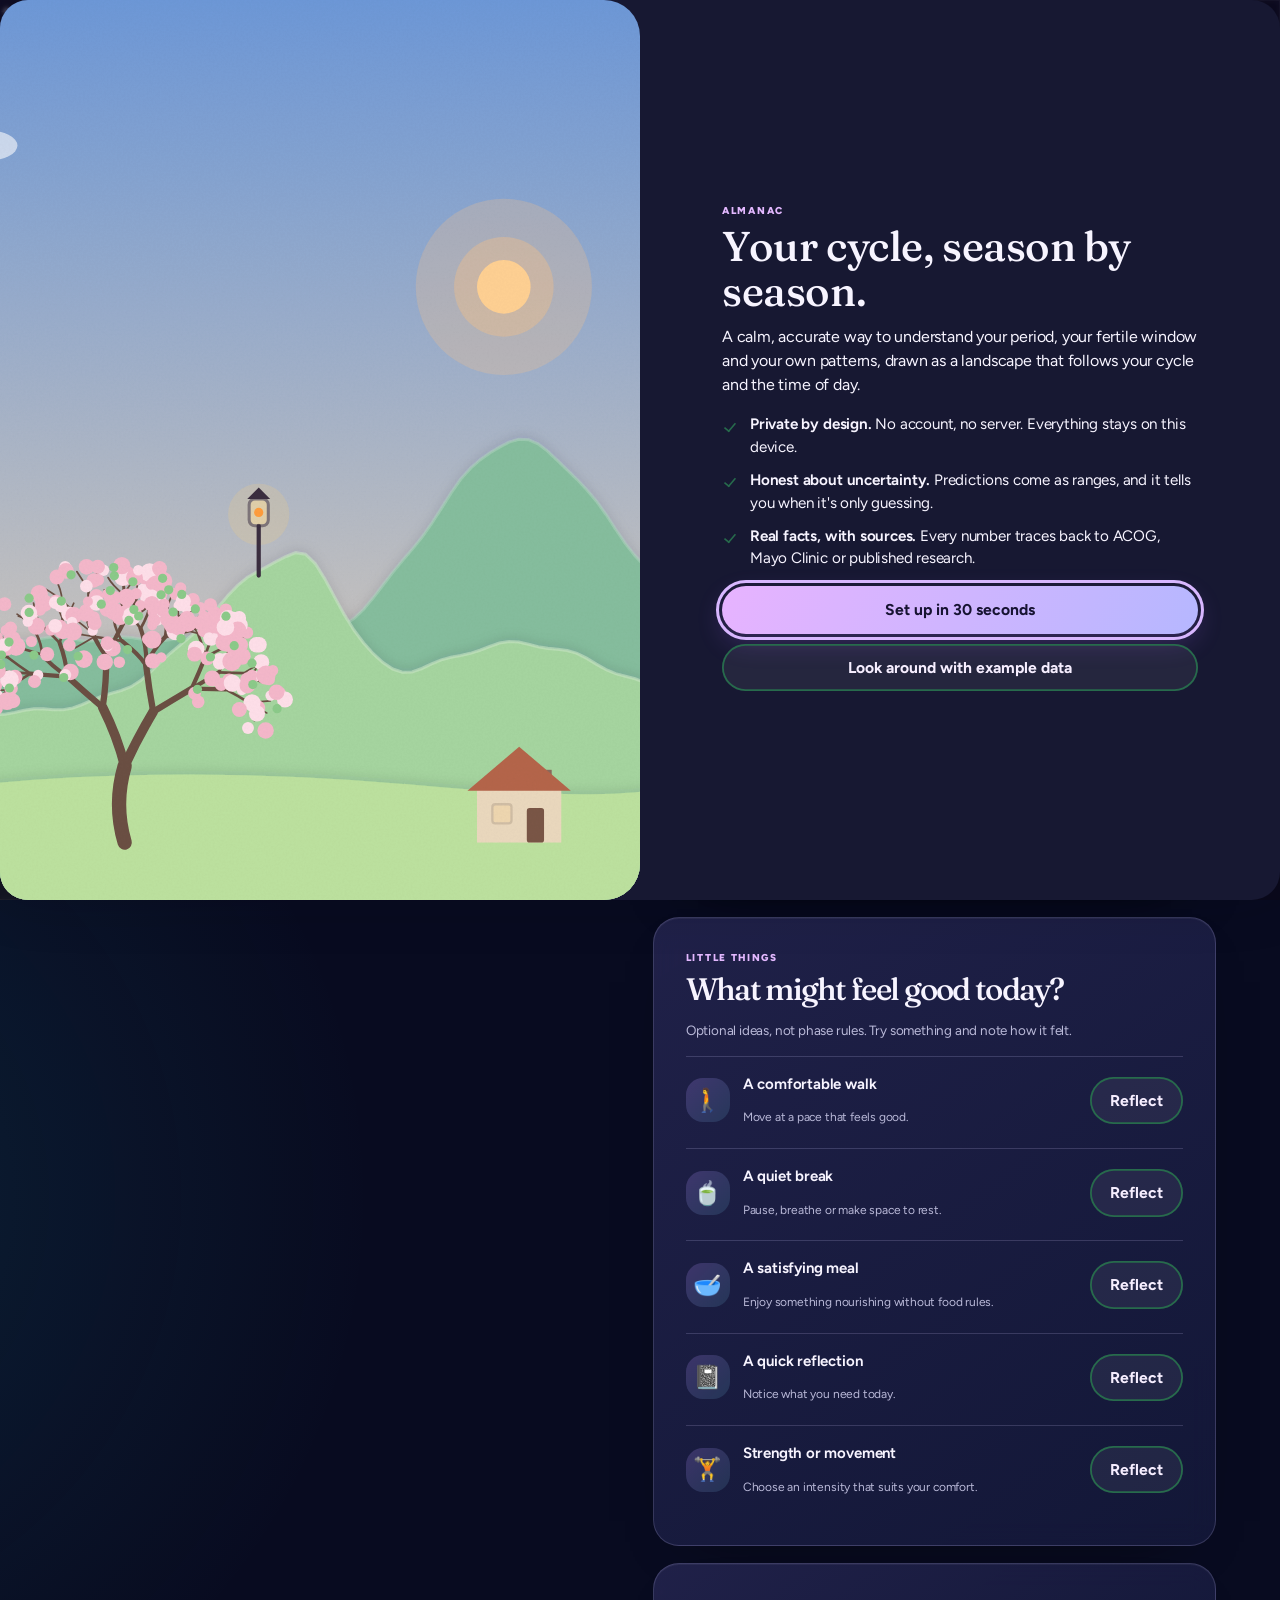
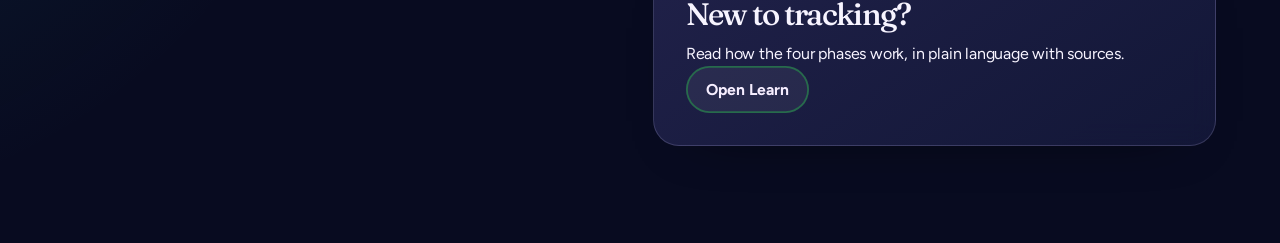
==== commit ff082626: "Build layered orbital artwork and immersive hero composition" ====
--- a/index.html
+++ b/index.html
@@ -26,6 +26,8 @@
   <header class="hero" id="hero">
     <div class="hero__scene" id="scene"></div>
     <canvas class="hero__fx" id="fx" aria-hidden="true"></canvas>
+    <div class="orbit-art" aria-hidden="true"><div class="orbit-art__halo"></div><div class="orbit-art__ring orbit-art__ring--one"></div><div class="orbit-art__ring orbit-art__ring--two"></div><div class="orbit-art__planet"></div><span class="orbit-art__moon orbit-art__moon--one"></span><span class="orbit-art__moon orbit-art__moon--two"></span><span class="orbit-art__spark orbit-art__spark--one">✦</span><span class="orbit-art__spark orbit-art__spark--two">✧</span></div>
+    <div class="orbit-caption"><span class="orbit-caption__kicker">ALMANAC / ORBIT 04</span><strong>A universe<br>of your own.</strong><span class="orbit-caption__foot">Explore your days. Discover your patterns.</span></div>
     <div class="hero__bar">
       <span class="brand">
         <svg viewBox="0 0 24 24" aria-hidden="true"><circle cx="12" cy="9" r="4" fill="currentColor"/><path d="M2 20c3-6 6-9 10-9s7 3 10 9z" fill="currentColor" opacity=".55"/></svg>
@@ -62,5 +64,6 @@
 <script src="assets/js/scene.js"></script>
 <script src="assets/js/figures.js"></script>
 <script src="assets/js/app.js"></script>
+<script src="assets/js/orbit-interaction.js"></script>
 </body>
 </html>
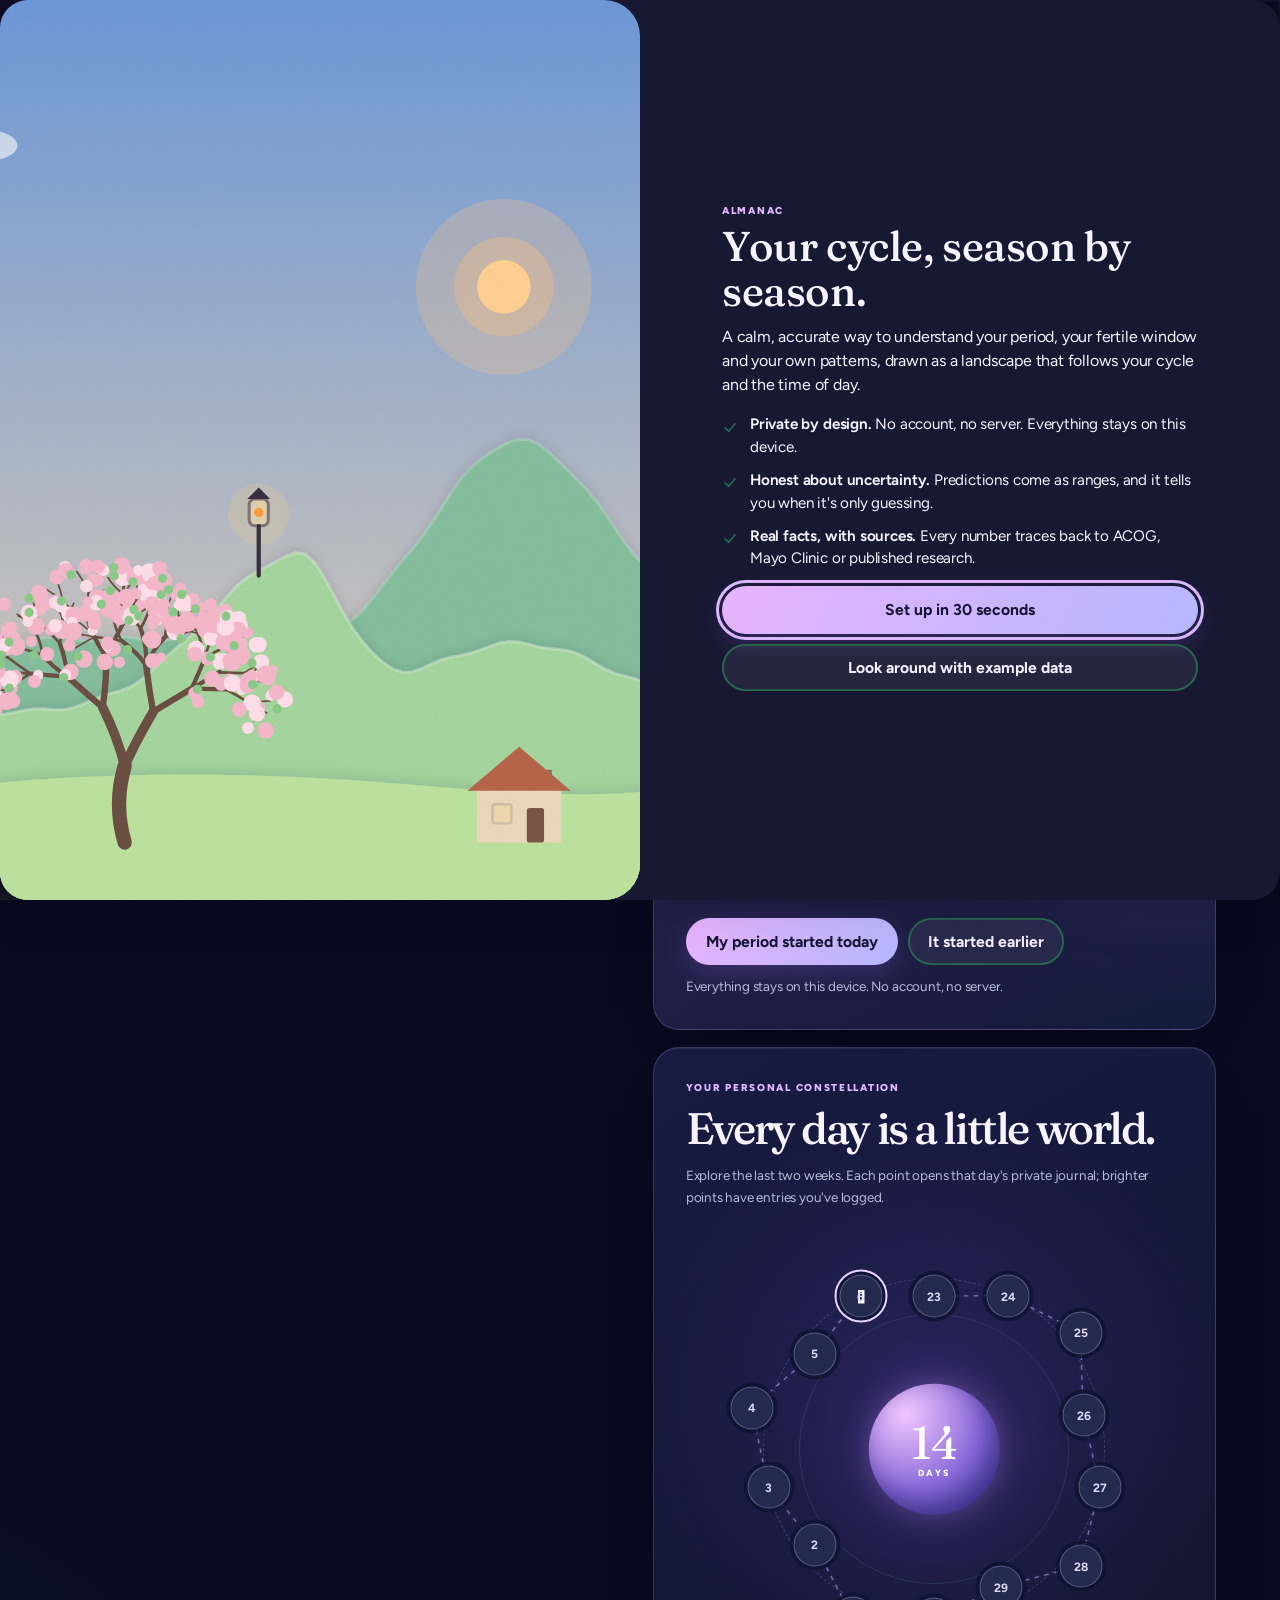
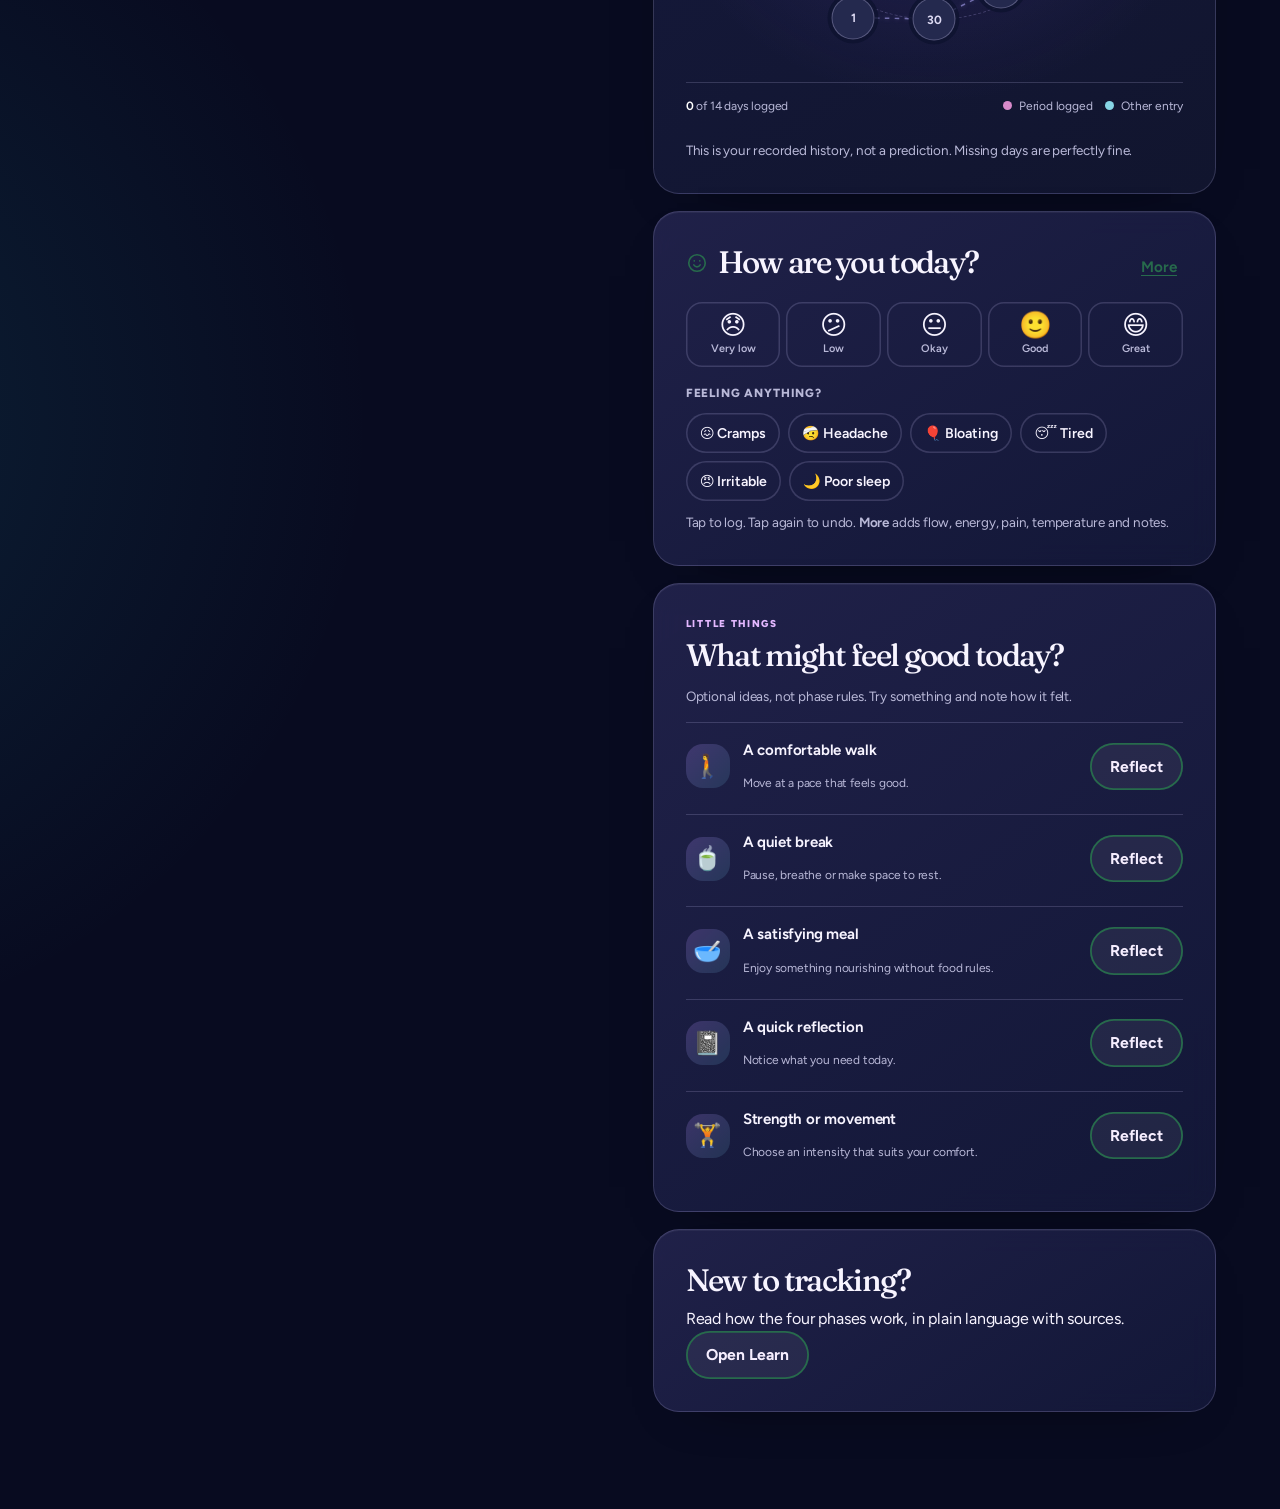
==== commit 2765a0b9: "Load Living Universe Daily Studio styles" ====
--- a/index.html
+++ b/index.html
@@ -18,6 +18,7 @@
 <link rel="preload" href="assets/fonts/figtree.woff2" as="font" type="font/woff2" crossorigin>
 <link rel="stylesheet" href="assets/css/style.css">
 <link rel="stylesheet" href="assets/css/orbit-four.css">
+<link rel="stylesheet" href="assets/css/living-universe-v5.css">
 </head>
 <body data-view="today" data-phase="spring">
 <a class="skip" href="#page">Skip to content</a>
--- a/assets/css/orbit-four.css
+++ b/assets/css/orbit-four.css
@@ -79,3 +79,82 @@
 @media(prefers-reduced-motion:reduce){
  *,*::before,*::after{scroll-behavior:auto!important;animation-duration:.01ms!important;animation-iteration-count:1!important;transition-duration:.01ms!important}
 }
+
+/* Orbit installation — multi-layer orbital illustration, responsive to pointer movement. */
+.hero::before,.hero::after{content:none!important;display:none!important}
+.hero{--orbit-x:0;--orbit-y:0;min-height:450px}
+.orbit-art{position:absolute;inset:0;z-index:1;pointer-events:none;overflow:hidden;transform:translate3d(calc(var(--orbit-x) * -9px),calc(var(--orbit-y) * -7px),0);transition:transform .4s ease-out}
+.orbit-art__halo{position:absolute;left:51%;top:49%;width:min(95%,570px);aspect-ratio:1;transform:translate(-50%,-50%);border-radius:50%;background:radial-gradient(circle,rgba(177,112,255,.26),rgba(68,120,235,.12) 35%,transparent 70%);filter:blur(9px)}
+.orbit-art__planet{position:absolute;left:51%;top:49%;width:min(55%,310px);aspect-ratio:1;transform:translate(-50%,-50%);border-radius:50%;background:radial-gradient(circle at 27% 20%,rgba(255,249,255,.96),rgba(248,181,237,.9) 10%,rgba(173,125,253,.94) 31%,rgba(82,65,191,.96) 56%,rgba(18,29,95,.97) 78%);box-shadow:inset -25px -28px 48px rgba(6,9,49,.7),inset 12px 11px 25px rgba(255,255,255,.25),0 0 65px rgba(164,109,255,.35),0 0 140px rgba(50,175,208,.16);animation:orb-breathe 9s ease-in-out infinite}
+.orbit-art__ring{position:absolute;left:51%;top:49%;width:min(80%,460px);aspect-ratio:1;border:1px solid rgba(211,193,255,.4);border-radius:50%;transform:translate(-50%,-50%) rotate(-27deg) scaleY(.49);box-shadow:0 0 16px rgba(175,141,255,.15);animation:ring-turn 28s linear infinite}
+.orbit-art__ring--two{width:min(95%,570px);transform:translate(-50%,-50%) rotate(39deg) scaleY(.62);border-color:rgba(140,228,240,.25);animation-duration:42s;animation-direction:reverse}
+.orbit-art__moon{position:absolute;display:block;width:15px;height:15px;border-radius:50%;background:#e6d4ff;box-shadow:0 0 24px 8px rgba(205,164,255,.4)}
+.orbit-art__moon--one{top:29%;left:19%}.orbit-art__moon--two{top:72%;right:16%;width:9px;height:9px;background:#9ee9f1}
+.orbit-art__spark{position:absolute;font-size:25px;color:#f7dfff;text-shadow:0 0 25px #d3a4ff;animation:star-pulse 5s ease-in-out infinite}
+.orbit-art__spark--one{left:18%;top:56%}.orbit-art__spark--two{right:16%;top:21%;animation-delay:-2s}
+.orbit-caption{position:absolute;z-index:3;bottom:24px;left:26px;right:26px;display:flex;flex-direction:column;align-items:flex-start;gap:8px;pointer-events:none;text-shadow:0 3px 22px #090b27}
+.orbit-caption__kicker{font-size:10px;letter-spacing:.2em;font-weight:850;color:#d8c4ff}
+.orbit-caption strong{font-family:var(--font-d);font-weight:450;font-size:clamp(32px,6vw,56px);line-height:.98;letter-spacing:-.06em;color:#fff}
+.orbit-caption__foot{font-size:12px;color:#e0d8fa}
+@keyframes ring-turn{from{rotate:0deg}to{rotate:360deg}}
+@keyframes star-pulse{0%,100%{opacity:.35;scale:.85}50%{opacity:1;scale:1.2}}
+@media(min-width:1000px){
+ .hero{min-height:100dvh}
+ .orbit-art__planet{width:min(56%,410px)}
+ .orbit-art__ring{width:min(85%,590px)}
+ .orbit-art__ring--two{width:min(96%,690px)}
+ .orbit-caption{bottom:8%;left:8%}
+ .orbit-caption strong{font-size:clamp(52px,5.5vw,88px)}
+}
+@media(max-width:999px){
+ body:not([data-view="today"]) .hero{min-height:0}
+ body:not([data-view="today"]) .orbit-art,body:not([data-view="today"]) .orbit-caption{display:none}
+}
+@media(max-width:420px){.orbit-caption{left:20px;bottom:20px}.orbit-caption strong{font-size:34px}.orbit-art__planet{width:58%}}
+@media(prefers-reduced-motion:reduce){.orbit-art,.orbit-art *{animation:none!important;transition:none!important;transform-origin:center}}
+
+/* Constellation journal: each star is an actual date, never an invented phase. */
+.orbit-journal{overflow:hidden;background:radial-gradient(circle at 50% 48%,rgba(99,66,182,.25),transparent 62%),linear-gradient(150deg,#171b42,#11152e)}
+.orbit-journal .h2{margin:8px 0 10px}
+.orbit-journal__sky{position:relative;width:min(100%,450px);aspect-ratio:1;margin:16px auto 8px;isolation:isolate;background:radial-gradient(circle at center,rgba(139,92,246,.12),transparent 45%);border-radius:50%}
+.orbit-journal__track{position:absolute;inset:12%;border:1px dashed rgba(197,183,255,.23);border-radius:50%;pointer-events:none}
+.orbit-journal__track--b{inset:20%;border-style:solid;border-color:rgba(134,213,236,.12)}
+.orbit-journal__core{position:absolute;left:50%;top:50%;transform:translate(-50%,-50%);width:29%;aspect-ratio:1;border-radius:50%;display:flex;flex-direction:column;align-items:center;justify-content:center;background:radial-gradient(circle at 28% 23%,#f1c6ff,#8b6ada 55%,#3c3d9a);box-shadow:0 0 30px rgba(192,137,255,.36),inset -8px -11px 24px rgba(30,20,98,.5);color:white}
+.orbit-journal__core span{font-family:var(--font-d);font-size:clamp(28px,8vw,46px);line-height:1}
+.orbit-journal__core small{font-size:9px;letter-spacing:.22em;font-weight:800}
+.orbit-journal__day{position:absolute;left:var(--x);top:var(--y);transform:translate(-50%,-50%);width:clamp(32px,9vw,43px);height:clamp(32px,9vw,43px);display:grid;place-items:center;border-radius:50%;border:1px solid rgba(221,214,255,.28);background:#24294e;color:#dddaf3;font:700 12px var(--font-b);cursor:pointer;box-shadow:0 0 0 4px rgba(13,18,46,.75);transition:background .2s,box-shadow .2s,scale .2s}
+.orbit-journal__day.is-logged{background:#43617e;border-color:#a3e2ed;color:white;box-shadow:0 0 16px rgba(110,216,238,.2)}
+.orbit-journal__day.is-period{background:#a65ba5;border-color:#f4c5eb;color:white;box-shadow:0 0 18px rgba(241,155,227,.35)}
+.orbit-journal__day.is-today{outline:2px solid #e4d4ff;outline-offset:3px}
+.orbit-journal__day:hover{scale:1.14;z-index:2}
+.orbit-journal__day:focus-visible{outline:3px solid #fff;outline-offset:4px;z-index:3}
+.orbit-journal__footer{display:flex;justify-content:space-between;align-items:center;flex-wrap:wrap;gap:12px;padding:14px 0;border-top:1px solid var(--line);font-size:12px;color:var(--muted)}
+.orbit-journal__footer b{color:#fff}
+.orbit-journal__key{display:inline-block;width:9px;height:9px;margin:0 4px 0 10px;border-radius:50%;background:#d88acb}
+.orbit-journal__key--other{background:#86d5e5}
+@media(max-width:420px){.orbit-journal__sky{margin:12px auto}.orbit-journal__day{width:32px;height:32px;font-size:11px}.orbit-journal__footer{font-size:11px}}
+@media(prefers-reduced-motion:reduce){.orbit-journal__day{transition:none}}
+
+.orbit-journal__connections{position:absolute;inset:0;width:100%;height:100%;overflow:visible;pointer-events:none;filter:drop-shadow(0 0 2px rgba(168,157,255,.5))}
+.orbit-journal__day{touch-action:manipulation;-webkit-tap-highlight-color:transparent}
+.orbit-journal__sky:focus-within .orbit-journal__connections{filter:drop-shadow(0 0 5px rgba(194,173,255,.8))}
+@media(prefers-contrast:more){.orbit-journal__day{border:2px solid white}.orbit-journal__footer,.orbit-caption__foot{color:white}.orbit-journal__connections{filter:none}}
+
+/* Compact-screen and landscape resilience */
+@media(max-height:650px) and (max-width:999px){
+ body[data-view="today"] .hero{min-height:360px;max-height:55svh}
+ body[data-view="today"] .orbit-art__planet{width:min(48%,210px)}
+ body[data-view="today"] .orbit-caption{bottom:15px}
+ body[data-view="today"] .orbit-caption strong{font-size:30px}
+}
+@media(max-width:350px){
+ .orbit-journal__day{width:29px;height:29px;font-size:10px}
+ .orbit-journal__footer{gap:8px}
+ .orbit-caption__foot{font-size:11px}
+}
+@media(forced-colors:active){
+ .orbit-journal__day{border:2px solid ButtonText;background:ButtonFace;color:ButtonText}
+ .orbit-journal__day.is-today{outline:2px solid Highlight}
+ .orbit-journal__core{border:2px solid CanvasText;background:Canvas;color:CanvasText}
+ .orbit-art__planet{border:2px solid CanvasText}
+}
--- a/assets/css/living-universe-v5.css
+++ b/assets/css/living-universe-v5.css
@@ -0,0 +1,22 @@
+/* ALMANAC 5.0 — Daily Studio portal.
+   Editorial restraint around vivid interaction; native controls remain accessible. */
+.v5-portal{position:relative;isolation:isolate;overflow:hidden;margin:0 0 18px;padding:clamp(22px,5vw,38px);border:1px solid rgba(206,196,255,.3);border-radius:28px;background:radial-gradient(circle at 91% 4%,rgba(183,113,251,.29),transparent 38%),radial-gradient(circle at 8% 100%,rgba(89,205,215,.13),transparent 43%),#111631;box-shadow:0 18px 45px rgba(8,8,29,.18);color:#f9f7ff}
+.v5-portal::before{content:"";position:absolute;right:-70px;top:-120px;width:260px;height:260px;border:1px solid rgba(229,208,255,.24);border-radius:50%;box-shadow:0 0 0 40px rgba(205,167,255,.035),0 0 0 82px rgba(205,167,255,.025);z-index:-1;pointer-events:none}
+.v5-portal__eyebrow{font-size:10px!important;font-weight:800;letter-spacing:.2em;color:#cbb8ff!important;margin:0 0 12px!important}
+.v5-portal__intro h2{font-family:var(--font-d,serif);font-size:clamp(30px,5vw,52px);line-height:1.04;letter-spacing:-.045em;font-weight:500;color:white;margin:0 0 12px}
+.v5-portal__intro>p:last-child{color:#d7d1ee;margin:0 0 24px;max-width:35ch}
+.v5-portal__actions{display:grid;grid-template-columns:1fr;gap:10px}
+.v5-portal__action{appearance:none;display:flex;align-items:center;gap:13px;width:100%;min-height:74px;text-align:left;padding:13px 16px;border:1px solid rgba(204,204,245,.23);border-radius:18px;background:rgba(255,255,255,.055);color:white;cursor:pointer;transition:transform .22s ease,background .22s ease,border-color .22s ease}
+.v5-portal__action--primary{background:linear-gradient(105deg,rgba(170,119,234,.3),rgba(109,182,219,.14));border-color:rgba(231,208,255,.46)}
+.v5-portal__action:hover{transform:translateY(-2px);background:rgba(255,255,255,.12);border-color:rgba(238,225,255,.6)}
+.v5-portal__action:focus-visible{outline:3px solid #fff;outline-offset:3px}
+.v5-portal__symbol{flex:0 0 40px;width:40px;height:40px;display:grid;place-items:center;border-radius:14px;background:rgba(229,210,255,.13);font-size:23px;color:#e9d6ff}
+.v5-portal__action>span:nth-child(2){flex:1;min-width:0}
+.v5-portal__action strong,.v5-portal__action small{display:block}
+.v5-portal__action strong{font-size:14px;line-height:1.35}
+.v5-portal__action small{font-size:11px;color:#d4d0e6;margin-top:4px;line-height:1.4}
+.v5-portal__arrow{font-size:20px;color:#e5d7ff}
+.v5-portal__privacy{font-size:10px;line-height:1.5;letter-spacing:.015em;color:#c5bfdc;margin:18px 0 0}
+@media(min-width:720px){.v5-portal__actions{grid-template-columns:repeat(3,minmax(0,1fr))}.v5-portal__action{min-height:128px;flex-direction:column;align-items:flex-start}.v5-portal__action>span:nth-child(2){flex:0}.v5-portal__arrow{position:absolute;align-self:flex-end}}
+@media(prefers-reduced-motion:reduce){.v5-portal__action{transition:none}.v5-portal__action:hover{transform:none}}
+@media(forced-colors:active){.v5-portal{border:1px solid CanvasText}.v5-portal__action{border:1px solid ButtonText;color:ButtonText}.v5-portal__action:focus-visible{outline:3px solid Highlight}}
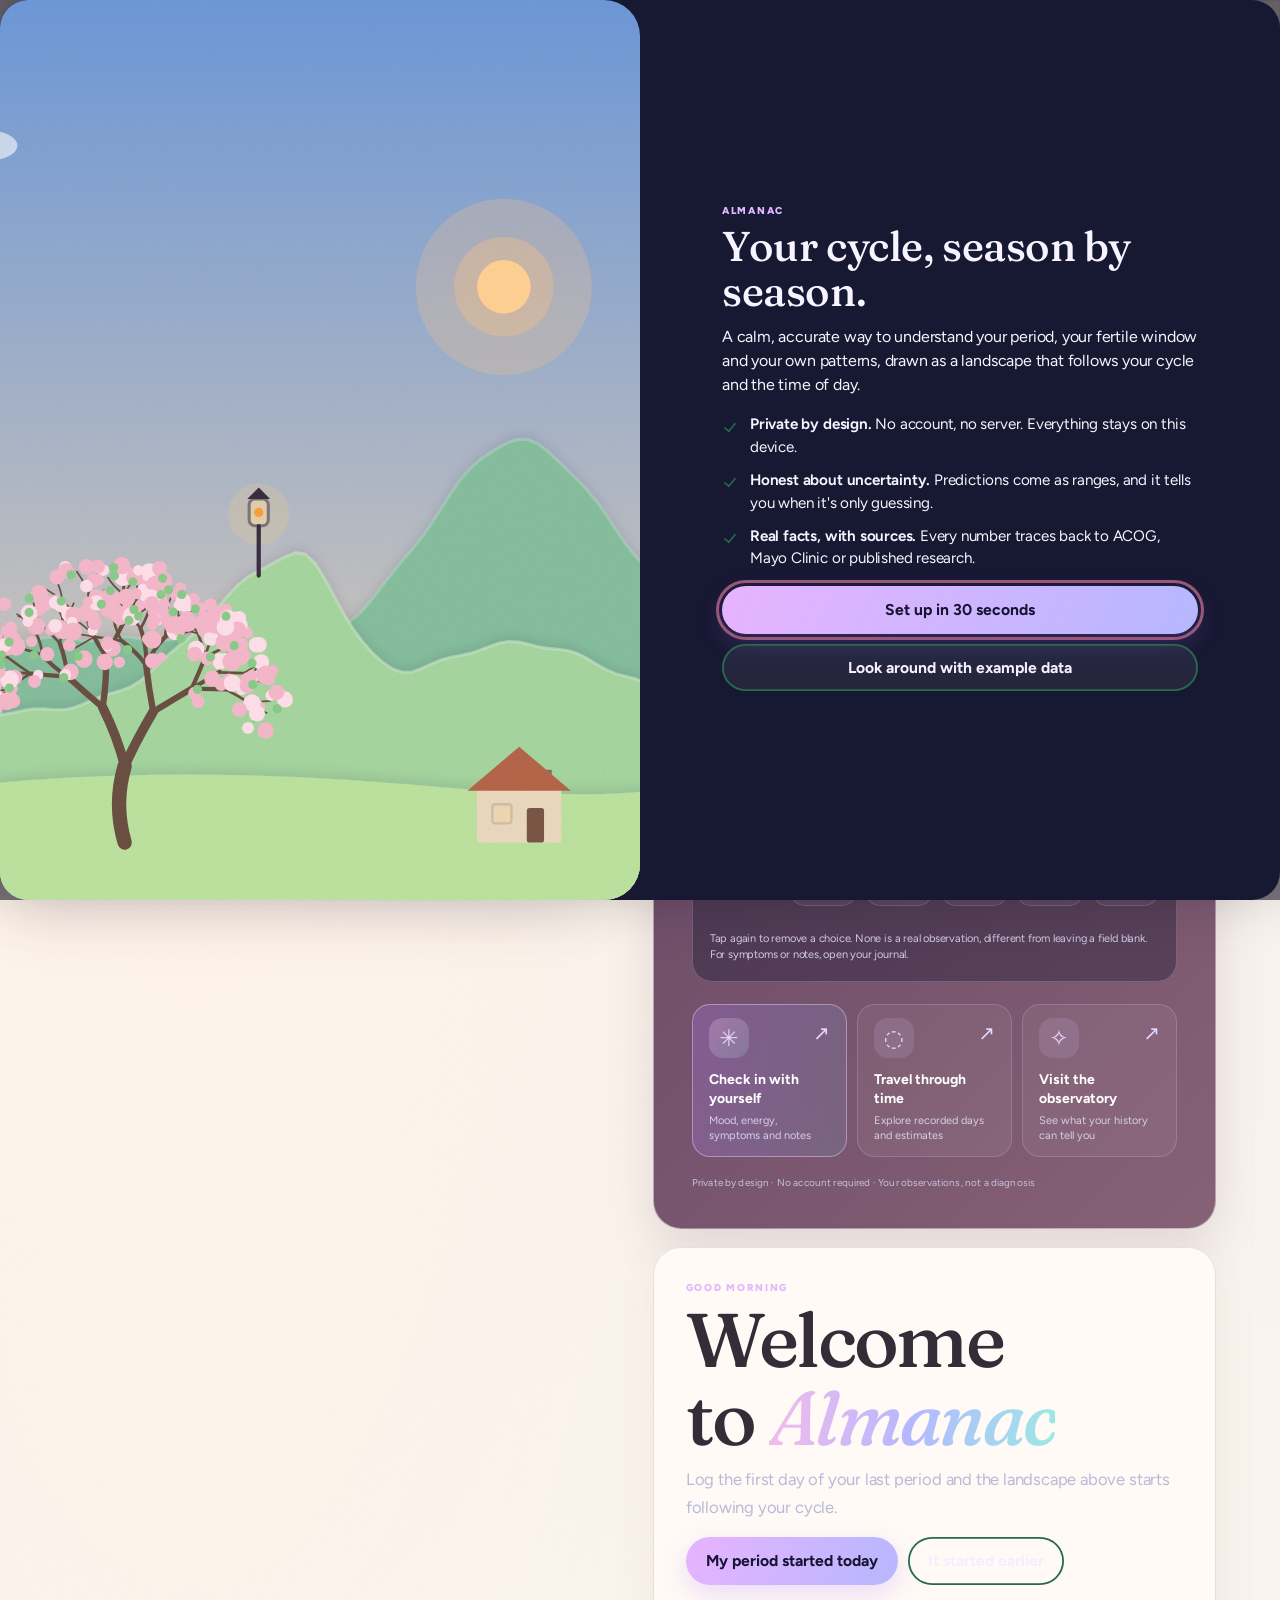
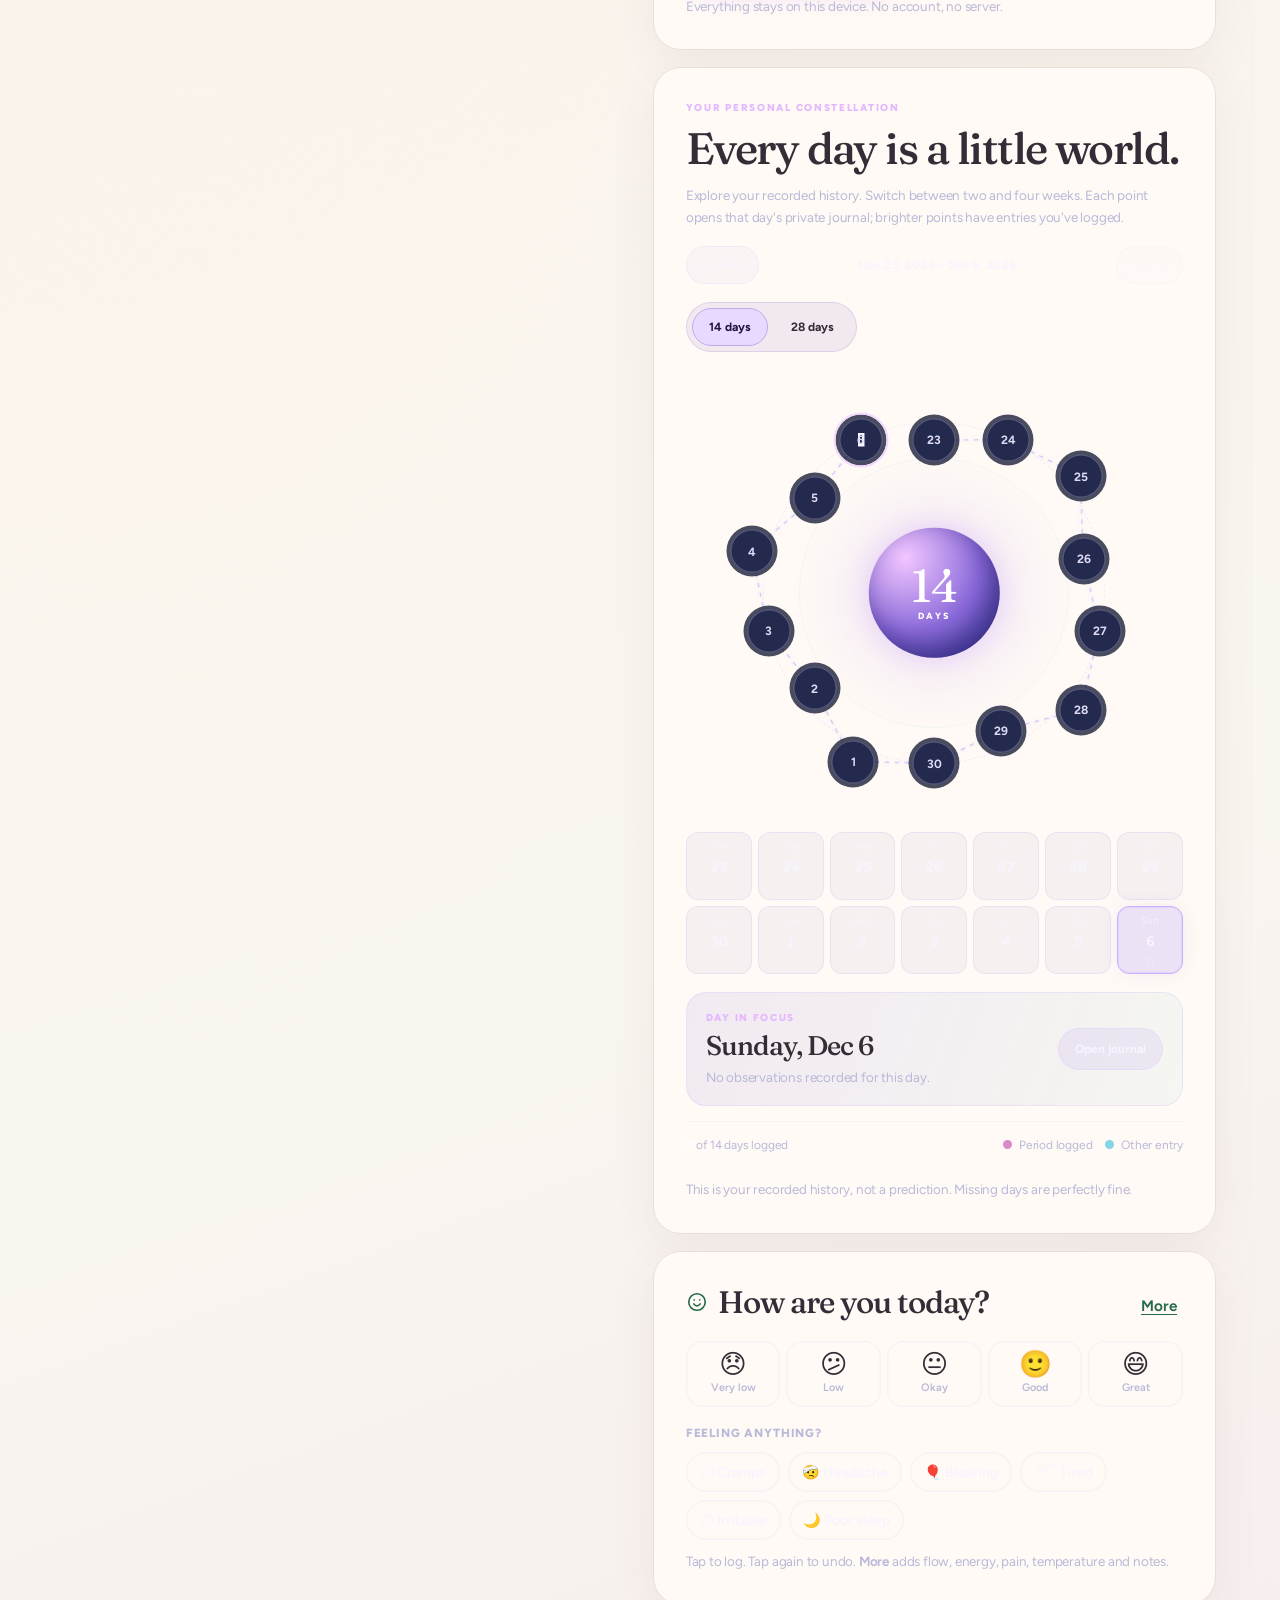
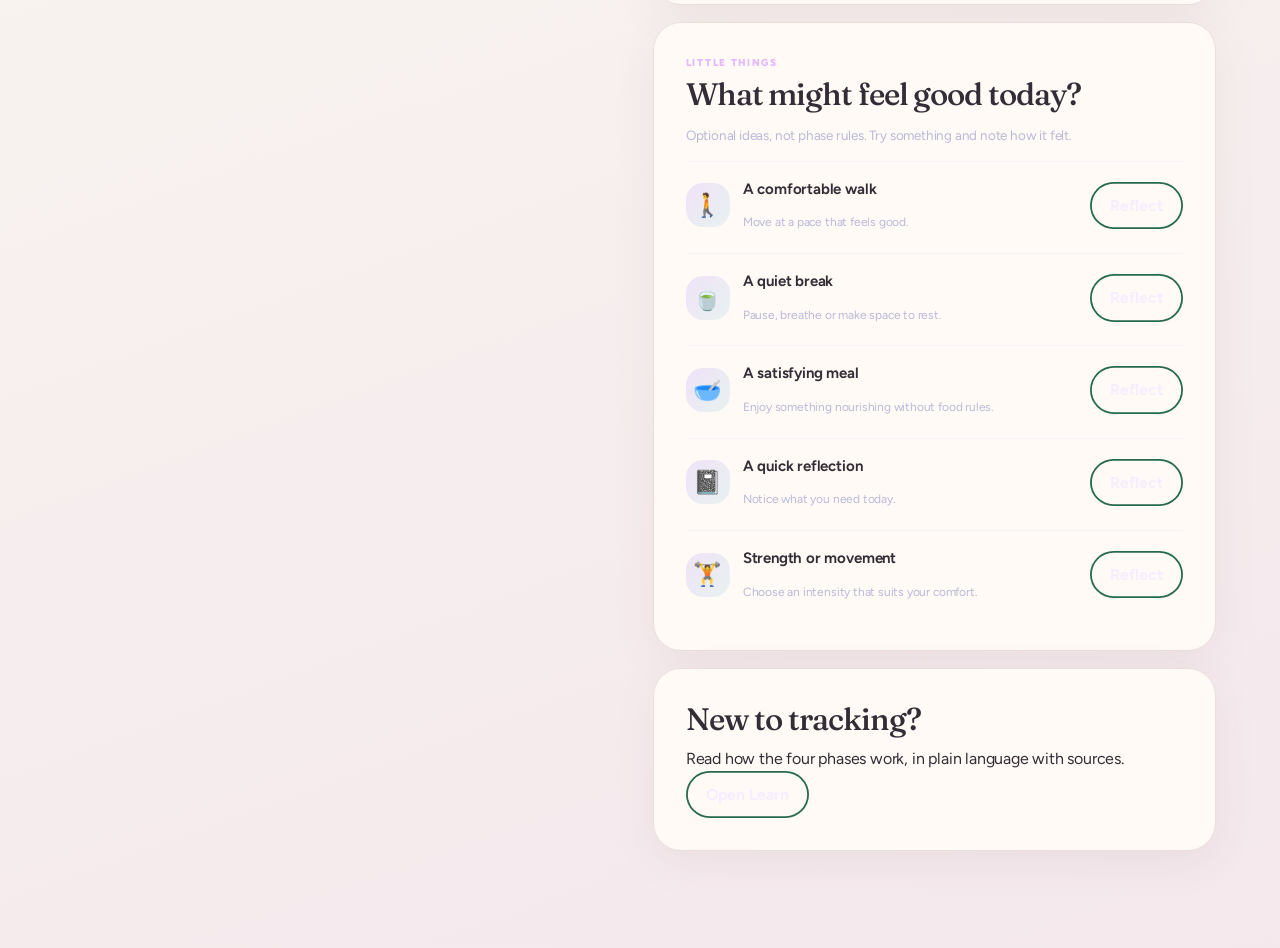
==== commit 74d0598d: "Introduce new editorial Almanac hero and load design system" ====
--- a/index.html
+++ b/index.html
@@ -3,9 +3,9 @@
 <head>
 <meta charset="utf-8">
 <meta name="viewport" content="width=device-width, initial-scale=1, viewport-fit=cover">
-<title>Almanac Orbit · your own universe</title>
+<title>Almanac · a little space for you</title>
 <meta name="description" content="A private cycle tracker. Your period, fertile window and patterns, drawn as a landscape that follows your cycle and the time of day. Everything stays on your device.">
-<meta name="theme-color" content="#080b20" id="theme-color">
+<meta name="theme-color" content="#f8eee9" id="theme-color">
 <meta property="og:title" content="Almanac · your cycle, season by season">
 <meta property="og:description" content="A private, accurate cycle tracker. No account, no server. Everything stays on your device.">
 <link rel="manifest" href="manifest.webmanifest">
@@ -19,6 +19,7 @@
 <link rel="stylesheet" href="assets/css/style.css">
 <link rel="stylesheet" href="assets/css/orbit-four.css">
 <link rel="stylesheet" href="assets/css/living-universe-v5.css">
+<link rel="stylesheet" href="assets/css/editorial-six.css">
 </head>
 <body data-view="today" data-phase="spring">
 <a class="skip" href="#page">Skip to content</a>
@@ -28,7 +29,7 @@
     <div class="hero__scene" id="scene"></div>
     <canvas class="hero__fx" id="fx" aria-hidden="true"></canvas>
     <div class="orbit-art" aria-hidden="true"><div class="orbit-art__halo"></div><div class="orbit-art__ring orbit-art__ring--one"></div><div class="orbit-art__ring orbit-art__ring--two"></div><div class="orbit-art__planet"></div><span class="orbit-art__moon orbit-art__moon--one"></span><span class="orbit-art__moon orbit-art__moon--two"></span><span class="orbit-art__spark orbit-art__spark--one">✦</span><span class="orbit-art__spark orbit-art__spark--two">✧</span></div>
-    <div class="orbit-caption"><span class="orbit-caption__kicker">ALMANAC / ORBIT 04</span><strong>A universe<br>of your own.</strong><span class="orbit-caption__foot">Explore your days. Discover your patterns.</span></div>
+    <div class="orbit-caption"><span class="orbit-caption__kicker">A PERSONAL LITTLE ALMANAC</span><strong>Your days,<br>beautifully kept.</strong><span class="orbit-caption__foot">A gentler way to notice your rhythms.</span></div>
     <div class="hero__bar">
       <span class="brand">
         <svg viewBox="0 0 24 24" aria-hidden="true"><circle cx="12" cy="9" r="4" fill="currentColor"/><path d="M2 20c3-6 6-9 10-9s7 3 10 9z" fill="currentColor" opacity=".55"/></svg>
--- a/assets/css/living-universe-v5.css
+++ b/assets/css/living-universe-v5.css
@@ -20,3 +20,262 @@
 @media(min-width:720px){.v5-portal__actions{grid-template-columns:repeat(3,minmax(0,1fr))}.v5-portal__action{min-height:128px;flex-direction:column;align-items:flex-start}.v5-portal__action>span:nth-child(2){flex:0}.v5-portal__arrow{position:absolute;align-self:flex-end}}
 @media(prefers-reduced-motion:reduce){.v5-portal__action{transition:none}.v5-portal__action:hover{transform:none}}
 @media(forced-colors:active){.v5-portal{border:1px solid CanvasText}.v5-portal__action{border:1px solid ButtonText;color:ButtonText}.v5-portal__action:focus-visible{outline:3px solid Highlight}}
+
+/* Timeline time-window controls */
+.v5-range{display:flex;gap:6px;width:max-content;max-width:100%;padding:5px;margin:18px 0 8px;border-radius:999px;background:rgba(137,115,196,.12);border:1px solid rgba(150,128,199,.23)}
+.v5-range button{font:inherit;font-size:12px;font-weight:700;min-height:38px;padding:7px 16px;border-radius:999px;border:1px solid transparent;background:transparent;color:inherit;cursor:pointer}
+.v5-range button[aria-pressed="true"]{background:#e7d9ff;color:#251441;border-color:#c4a9ed}
+.v5-range button:focus-visible{outline:3px solid currentColor;outline-offset:2px}
+.orbit-journal__sky--dense .orbit-journal__day{font-size:clamp(9px,2vw,11px);width:clamp(22px,5.8vw,32px);height:clamp(22px,5.8vw,32px)}
+@media(max-width:390px){.orbit-journal__sky--dense .orbit-journal__day{width:21px;height:21px;font-size:9px}}
+@media(forced-colors:active){.v5-range button[aria-pressed="true"]{border-color:Highlight;outline:2px solid Highlight}}
+
+/* Observation Observatory: accessible descriptive 28-day data mosaic */
+.v5-observation{overflow:hidden}
+.v5-observation__rows{display:grid;gap:22px;margin:24px 0 12px}
+.v5-observation__row-head{display:flex;align-items:baseline;justify-content:space-between;gap:12px;margin-bottom:9px}
+.v5-observation__row-head strong{font-size:14px}
+.v5-observation__row-head small{font-size:11px;opacity:.75;text-align:right}
+.v5-observation__grid{display:grid;grid-template-columns:repeat(28,minmax(0,1fr));gap:clamp(2px,.6vw,6px)}
+.v5-observation__cell{display:block;aspect-ratio:1/1;min-width:0;border-radius:clamp(2px,.5vw,6px);border:1px solid currentColor;opacity:.25}
+.v5-observation__cell.is-observed{opacity:1;border-color:rgba(136,95,204,.35);background:color-mix(in srgb,#9a6bd7 calc(var(--level)*90%),#eee9ff);box-shadow:0 0 10px rgba(143,107,210,.1)}
+.v5-observation__dates{display:flex;justify-content:space-between;font-size:11px;opacity:.7;margin-bottom:20px}
+@media(max-width:440px){.v5-observation__grid{gap:2px}.v5-observation__cell{border-radius:2px}}
+@media(forced-colors:active){.v5-observation__cell.is-observed{background:Highlight;border-color:Highlight}.v5-observation__cell:not(.is-observed){border:1px solid CanvasText}}
+
+/* Living Universe V5 — unified art direction and interaction grammar */
+:root{--v5-aurora:#d7b9ff;--v5-mint:#9ce7df;--v5-coral:#ffb9c7;--v5-night:#0b1027;--v5-radius:26px;--v5-ease:cubic-bezier(.22,1,.36,1)}
+body{background:radial-gradient(ellipse 70vw 70vw at 85% 4%,rgba(144,96,206,.18),transparent 75%),radial-gradient(ellipse 70vw 70vw at 5% 70%,rgba(73,177,181,.09),transparent 80%),var(--v5-night)}
+body .side{position:relative}
+body .side::before{content:"";position:absolute;top:0;right:4%;width:1px;height:100%;background:linear-gradient(to bottom,transparent,rgba(218,195,255,.11),transparent);pointer-events:none}
+#page>.card,#page>.v5-portal{animation:v5-rise .55s var(--v5-ease) both}
+#page>.card:nth-child(2){animation-delay:45ms}
+#page>.card:nth-child(3){animation-delay:90ms}
+#page>.card:nth-child(4){animation-delay:120ms}
+#page>.card:nth-child(n+5){animation-delay:140ms}
+@keyframes v5-rise{from{opacity:0;transform:translateY(12px)}to{opacity:1;transform:translateY(0)}}
+#page .card{border-radius:var(--v5-radius);border-color:rgba(220,205,255,.18);box-shadow:0 12px 44px rgba(0,0,20,.12)}
+#page .eyebrow{letter-spacing:.17em}
+#page .h2{letter-spacing:-.035em}
+.v5-portal{background:radial-gradient(circle at 80% 12%,rgba(199,124,233,.32),transparent 42%),radial-gradient(circle at 8% 88%,rgba(99,219,212,.18),transparent 42%),linear-gradient(145deg,#16172e,#11132c 75%);border-color:rgba(216,199,252,.33)}
+.v5-portal::after{content:"";position:absolute;right:5%;top:7%;width:clamp(90px,14vw,170px);aspect-ratio:1;border-radius:50%;background:radial-gradient(circle at 28% 25%,#f4d5f8 0%,#bca3f4 22%,#7568c4 47%,#292b60 70%);box-shadow:inset -16px -14px 26px rgba(10,10,35,.45),0 0 55px rgba(180,137,246,.27);opacity:.72;pointer-events:none;z-index:-1;animation:v5-float 8s ease-in-out infinite alternate}
+@keyframes v5-float{from{transform:translateY(0) rotate(-7deg)}to{transform:translateY(12px) rotate(7deg)}}
+.v5-portal__intro{position:relative;z-index:1}
+.v5-portal__intro h2{max-width:14ch;text-wrap:balance}
+.v5-portal__action{position:relative;transition:transform .32s var(--v5-ease),background .32s ease,border-color .32s ease,box-shadow .32s ease}
+.v5-portal__action:hover{box-shadow:0 9px 24px rgba(3,4,19,.18)}
+.v5-portal__action--primary .v5-portal__symbol{background:linear-gradient(135deg,rgba(242,187,225,.3),rgba(151,215,229,.2))}
+.v5-observation__cell.is-observed{transition:transform .25s var(--v5-ease),box-shadow .25s ease}
+.v5-observation__cell.is-observed:hover{transform:scale(1.13);box-shadow:0 0 15px rgba(195,150,255,.5)}
+@media(max-width:600px){.v5-portal::after{width:94px;top:14px;right:-19px;opacity:.45}.v5-portal__intro h2{max-width:15ch}#page>.card{animation-duration:.35s}}
+@media(prefers-reduced-motion:reduce){#page>.card,#page>.v5-portal{animation:none!important}.v5-portal::after{animation:none!important}.v5-observation__cell.is-observed{transition:none!important}.v5-observation__cell.is-observed:hover{transform:none!important}}
+@media(forced-colors:active){.v5-portal::after{display:none}#page .card{border:1px solid CanvasText}}
+
+/* Daily Studio: one-tap, genuinely functional check-in */
+.v5-checkin{position:relative;z-index:1;margin:24px 0 20px;padding:18px;border-radius:20px;background:rgba(245,237,255,.065);border:1px solid rgba(235,216,255,.18)}
+.v5-checkin__heading{display:flex;justify-content:space-between;align-items:baseline;gap:12px;margin-bottom:14px}
+.v5-checkin__heading strong{font-size:14px;color:#fff}
+.v5-checkin__heading>span{font-size:11px;color:#c7c3e0}
+.v5-checkin__row{display:grid;grid-template-columns:68px minmax(0,1fr);align-items:center;gap:12px;margin:10px 0}
+.v5-checkin__label{font-size:12px;color:#ddd4f5;font-weight:700}
+.v5-checkin__choices{display:flex;flex-wrap:wrap;gap:6px}
+.v5-checkin__choice{font:inherit;font-size:12px;min-height:38px;padding:8px 11px;border-radius:12px;color:#eae2ff;background:rgba(255,255,255,.06);border:1px solid rgba(238,218,255,.18);cursor:pointer;transition:background .2s ease,transform .2s ease,border-color .2s ease}
+.v5-checkin__choice:hover{background:rgba(225,202,255,.16);transform:translateY(-1px)}
+.v5-checkin__choice[aria-pressed="true"]{background:#e4d5ff;border-color:#f5eaff;color:#23183d;font-weight:750}
+.v5-checkin__choice:focus-visible{outline:3px solid #fff;outline-offset:3px}
+.v5-checkin__hint{font-size:11px;color:#d0c9e8;margin:12px 0 0}
+@media(max-width:520px){.v5-checkin{padding:14px}.v5-checkin__heading{flex-direction:column;gap:3px}.v5-checkin__row{grid-template-columns:1fr;gap:6px}.v5-checkin__choice{flex:1 1 auto;text-align:center}}
+@media(prefers-reduced-motion:reduce){.v5-checkin__choice{transition:none}.v5-checkin__choice:hover{transform:none}}
+@media(forced-colors:active){.v5-checkin__choice[aria-pressed="true"]{border:2px solid Highlight}}
+
+/* One-tap check-in is always optional; the detailed journal remains available. */
+.v5-checkin{position:relative;z-index:1;margin:22px 0;padding:17px;border:1px solid rgba(220,209,255,.24);border-radius:20px;background:rgba(11,13,38,.32)}
+.v5-checkin__heading{display:flex;align-items:baseline;justify-content:space-between;gap:12px;flex-wrap:wrap;margin-bottom:14px}
+.v5-checkin__heading strong{font-size:14px;color:#fff}
+.v5-checkin__heading span{font-size:11px;color:#d9cfea}
+.v5-checkin__choices{display:grid;grid-template-columns:repeat(5,minmax(0,1fr));gap:8px}
+.v5-checkin__choice{display:grid;place-items:center;gap:6px;min-height:66px;padding:9px 3px;border:1px solid rgba(214,202,255,.2);border-radius:15px;background:rgba(245,239,255,.06);color:#fff;font:inherit;cursor:pointer;transition:background .2s ease,transform .2s ease,border-color .2s ease}
+.v5-checkin__choice>span{font-size:clamp(19px,3.5vw,27px);line-height:1.2}
+.v5-checkin__choice small{font-size:10px;line-height:1.25;text-align:center}
+.v5-checkin__choice[aria-pressed="true"]{border-color:#d8b9ff;background:rgba(198,163,248,.29);box-shadow:inset 0 0 0 1px rgba(227,207,255,.4)}
+.v5-checkin__choice:focus-visible{outline:3px solid #e6d3ff;outline-offset:3px}
+@media(hover:hover){.v5-checkin__choice:hover{transform:translateY(-2px);background:rgba(245,239,255,.14)}}
+@media(max-width:390px){.v5-checkin{padding:12px}.v5-checkin__choices{gap:4px}.v5-checkin__choice{min-height:61px;padding:7px 1px}.v5-checkin__choice small{font-size:9px}}
+@media(prefers-reduced-motion:reduce){.v5-checkin__choice{transition:none}.v5-checkin__choice:hover{transform:none}}
+@media(forced-colors:active){.v5-checkin__choice[aria-pressed="true"]{border:2px solid Highlight}}
+
+/* Living Timeline: accessible time travel without gesture-only navigation. */
+.v5-timeline-nav{display:flex;align-items:center;justify-content:space-between;flex-wrap:wrap;gap:9px;margin:18px 0 12px}
+.v5-timeline-nav span{flex:1;text-align:center;font-size:12px;font-weight:700;color:var(--ink);font-variant-numeric:tabular-nums}
+.v5-timeline-nav button{border:1px solid rgba(211,202,255,.26);border-radius:999px;background:rgba(203,184,255,.09);color:var(--ink);padding:9px 12px;font:inherit;font-size:12px;cursor:pointer;min-height:38px}
+.v5-timeline-nav button:hover:not(:disabled){background:rgba(203,184,255,.2)}
+.v5-timeline-nav button:focus-visible{outline:3px solid var(--accent);outline-offset:3px}
+.v5-timeline-nav button:disabled{opacity:.38;cursor:not-allowed}
+@media(max-width:540px){.v5-timeline-nav span{order:-1;flex:0 0 100%}.v5-timeline-nav button{flex:1}}
+
+/* Day-in-focus: observations only, never inferred health conclusions. */
+.v5-timeline-preview{display:flex;align-items:center;justify-content:space-between;gap:16px;margin:15px 0;padding:17px 19px;border:1px solid rgba(204,187,250,.27);border-radius:20px;background:linear-gradient(110deg,rgba(157,130,221,.13),rgba(111,189,197,.07))}
+.v5-timeline-preview>div{min-width:0}
+.v5-timeline-preview .eyebrow{margin:0 0 5px}
+.v5-timeline-preview h3{margin:0 0 6px;font-family:var(--font-d,serif);font-size:clamp(20px,3vw,27px);font-weight:500;line-height:1.15}
+.v5-timeline-preview .fine{margin:0;line-height:1.6;overflow-wrap:anywhere}
+.v5-timeline-preview button{flex:none;min-height:42px;padding:10px 16px;border:1px solid rgba(222,206,255,.45);border-radius:999px;background:rgba(194,164,245,.18);color:var(--ink);font:inherit;font-size:12px;font-weight:700;cursor:pointer}
+.v5-timeline-preview button:focus-visible{outline:3px solid var(--accent);outline-offset:3px}
+.orbit-journal__day[aria-pressed="true"]{outline:2px solid #f4d9ff;outline-offset:4px}
+@media(max-width:560px){.v5-timeline-preview{align-items:stretch;flex-direction:column}.v5-timeline-preview button{align-self:flex-start}}
+@media(forced-colors:active){.orbit-journal__day[aria-pressed="true"]{outline-color:Highlight}}
+
+/* Ensure timeline points remain above the decorative sky and mobile dock. */
+.orbit-journal__sky{isolation:isolate}
+.orbit-journal__connections,.orbit-journal__track,.orbit-journal__core{pointer-events:none}
+.orbit-journal__day{z-index:4;touch-action:manipulation}
+.orbit-journal__day:hover,.orbit-journal__day:focus-visible{z-index:5}
+@media(max-width:540px){.orbit-journal__sky{width:min(100%,310px);height:310px;margin:12px auto 22px}.orbit-journal__day{min-width:32px;min-height:32px}.orbit-journal__sky--dense .orbit-journal__day{min-width:26px;min-height:26px}}
+
+/* A conventional, dependable date picker accompanies the exploratory sky. */
+.v5-timeline-dates{display:grid;grid-template-columns:repeat(7,minmax(0,1fr));gap:6px;margin:14px 0 18px}
+.v5-timeline-dates button{display:flex;align-items:center;flex-direction:column;justify-content:center;gap:3px;min-width:0;min-height:54px;padding:6px 2px;border:1px solid rgba(197,184,238,.25);border-radius:12px;background:rgba(143,131,192,.08);color:var(--ink);cursor:pointer;font:inherit}
+.v5-timeline-dates button span{font-size:10px;opacity:.75}
+.v5-timeline-dates button strong{font-size:14px;font-variant-numeric:tabular-nums}
+.v5-timeline-dates button i{font-size:8px;font-style:normal;opacity:.8}
+.v5-timeline-dates button[aria-pressed="true"]{border-color:#c9b1ff;background:rgba(173,146,239,.23)}
+.v5-timeline-dates button:focus-visible{outline:3px solid var(--accent);outline-offset:2px}
+@media(max-width:390px){.v5-timeline-dates{gap:3px}.v5-timeline-dates button{min-height:48px}}
+
+.v5-observation__summary{margin:9px 0 18px;font-size:12px;line-height:1.5;opacity:.85}
+
+.v5-observation__nav{display:flex;align-items:center;justify-content:space-between;flex-wrap:wrap;gap:10px;margin:18px 0}
+.v5-observation__nav button{min-height:42px;padding:9px 13px;border:1px solid rgba(195,174,239,.35);border-radius:999px;background:rgba(170,144,219,.1);color:var(--ink);font:inherit;font-size:12px;cursor:pointer}
+.v5-observation__nav button:disabled{opacity:.4;cursor:not-allowed}
+.v5-observation__nav button:focus-visible{outline:3px solid var(--accent);outline-offset:3px}
+.v5-observation__nav span{font-size:12px;font-weight:700;text-align:center}
+@media(max-width:540px){.v5-observation__nav span{order:-1;flex:0 0 100%}.v5-observation__nav button{flex:1}}
+
+.v5-observation__coverage{padding:16px 18px;margin:10px 0 20px;border-radius:17px;border:1px solid rgba(177,162,231,.25);background:rgba(142,129,195,.08)}
+.v5-observation__coverage strong{display:block;margin-bottom:10px;font-size:13px}
+.v5-observation__coverage-track{height:7px;overflow:hidden;border-radius:999px;background:rgba(167,152,205,.24)}
+.v5-observation__coverage-track span{display:block;height:100%;border-radius:inherit;background:linear-gradient(90deg,#9b8bdc,#7acac7)}
+.v5-observation__coverage p{margin:10px 0 0;font-size:12px;line-height:1.5;opacity:.82}
+@media(forced-colors:active){.v5-observation__coverage-track{border:1px solid CanvasText}.v5-observation__coverage-track span{background:Highlight}}
+
+.v5-checkin__save{margin:8px 0 16px;font-size:12px;line-height:1.5;opacity:.82}
+.v5-checkin__row{scroll-margin-top:80px}
+.v5-checkin__choice:focus-visible{outline:3px solid #cbb4ff;outline-offset:2px}
+
+/* PHASE 3 — an intentional visual and motion system across all four views.
+   Motion is decorative only; navigation and logging remain ordinary controls. */
+:root{--v5-focus:#e5caff;--v5-surface-edge:rgba(206,188,245,.26);--v5-soft-glow:0 18px 56px rgba(7,9,30,.19)}
+#page{min-width:0}
+#page>.card{position:relative;isolation:isolate;transition:border-color .3s ease,box-shadow .3s ease}
+#page>.card:hover{border-color:var(--v5-surface-edge);box-shadow:var(--v5-soft-glow)}
+#page .card h1,#page .card h2,#page .card h3{text-wrap:balance}
+#page .card p{overflow-wrap:break-word}
+.v5-portal{box-shadow:0 25px 75px rgba(6,8,28,.3),inset 0 1px rgba(255,255,255,.12)}
+.v5-portal__intro{position:relative;z-index:1}
+.v5-portal__intro h2{text-wrap:balance}
+.v5-portal__action{position:relative;overflow:hidden;transform:translateZ(0)}
+.v5-portal__action::after{content:"";position:absolute;inset:0;background:linear-gradient(115deg,transparent 15%,rgba(255,255,255,.12) 49%,transparent 80%);transform:translateX(-140%);transition:transform .7s ease;pointer-events:none}
+@media(hover:hover) and (pointer:fine){.v5-portal__action:hover::after{transform:translateX(140%)}}
+.v5-checkin__row{padding-block:13px;border-top:1px solid rgba(227,210,255,.1)}
+.v5-checkin__row:first-of-type{border-top:0}
+.v5-checkin__choices{min-width:0}
+.v5-checkin__choice{touch-action:manipulation}
+.v5-checkin__choice[aria-pressed="true"]{box-shadow:0 0 0 1px rgba(242,220,255,.28),0 0 24px rgba(173,139,239,.17)}
+.v5-checkin__save[data-status="saving"]{color:#f7d8ad}
+.v5-checkin__save[data-status="saved"]{color:#b4f2e0}
+.v5-checkin__save[data-status="error"]{color:#ffb4bd;font-weight:700}
+.v5-timeline-dates button,.v5-observation__nav button,.v5-timeline-nav button,.v5-timeline-preview button{touch-action:manipulation;transition:background-color .18s ease,border-color .18s ease,transform .18s ease}
+@media(hover:hover) and (pointer:fine){
+  .v5-timeline-dates button:hover,.v5-observation__nav button:hover:not(:disabled),.v5-timeline-nav button:hover:not(:disabled),.v5-timeline-preview button:hover{transform:translateY(-2px);border-color:rgba(199,171,251,.7)}
+}
+.v5-timeline-dates button[aria-pressed="true"]{box-shadow:inset 0 0 0 1px rgba(208,178,255,.3),0 0 18px rgba(163,133,224,.13)}
+.v5-observation__cell.is-observed{transition:filter .2s ease,box-shadow .2s ease}
+@media(hover:hover) and (pointer:fine){.v5-observation__cell.is-observed:hover{filter:brightness(1.2);box-shadow:0 0 14px rgba(171,129,241,.35)}}
+@media(max-width:720px){
+  .v5-portal{padding:clamp(19px,5vw,28px);border-radius:23px}
+  .v5-portal__actions{gap:9px}
+  .v5-portal__action{min-height:68px}
+  .v5-checkin__row{padding-block:12px}
+  .v5-observation__row-head{align-items:flex-start}
+}
+@media(max-width:390px){
+  .v5-portal__intro h2{font-size:clamp(29px,8.5vw,38px)}
+  .v5-portal__action{padding:12px;gap:10px}
+  .v5-portal__symbol{flex-basis:36px;width:36px;height:36px}
+  .v5-timeline-preview{padding:14px}
+}
+@media(prefers-reduced-motion:reduce){
+  #page>.card,#page>.v5-portal{animation:none!important}
+  #page>.card,.v5-portal__action,.v5-portal__action::after,.v5-checkin__choice,.v5-timeline-dates button,.v5-observation__nav button,.v5-timeline-nav button,.v5-timeline-preview button,.v5-observation__cell{transition:none!important}
+  .v5-portal__action::after{display:none}
+  .v5-portal__action:hover,.v5-timeline-dates button:hover,.v5-observation__nav button:hover,.v5-timeline-nav button:hover,.v5-timeline-preview button:hover{transform:none!important}
+}
+@media(forced-colors:active){
+  .v5-checkin__save[data-status="saving"],.v5-checkin__save[data-status="saved"],.v5-checkin__save[data-status="error"]{color:CanvasText}
+  .v5-checkin__choice[aria-pressed="true"],.v5-timeline-dates button[aria-pressed="true"]{outline:2px solid Highlight;outline-offset:1px}
+}
+
+/* Phase 3 mobile reliability: protect against horizontal clipping and crowded
+   interactive controls on narrow phones and in landscape. */
+@media(max-width:600px){
+  #page,.v5-portal,.v5-checkin,.v5-observation,.orbit-journal{min-width:0;max-width:100%}
+  .v5-portal__actions,.v5-checkin__choices{min-width:0}
+  .v5-checkin__choices{display:flex;flex-wrap:wrap;gap:7px}
+  .v5-checkin__choice{min-width:44px;min-height:44px;flex:1 1 auto}
+  .v5-range{width:100%;display:flex;justify-content:center}
+  .v5-range button{flex:1;min-width:0}
+  .v5-observation__grid{min-width:0}
+  .v5-timeline-dates button{min-height:48px}
+  .v5-observation__nav button,.v5-timeline-nav button{min-height:44px}
+}
+@media(max-width:340px){
+  .v5-timeline-dates{gap:2px}
+  .v5-timeline-dates button{padding-inline:0}
+  .v5-timeline-dates button strong{font-size:12px}
+  .v5-timeline-dates button span{font-size:9px}
+  .v5-range button{padding-inline:8px}
+}
+
+/* Phase 3 — navigation that remains legible and reachable on small screens. */
+.dock{isolation:isolate}
+.dock__btn{position:relative;touch-action:manipulation;transition:background-color .2s ease,color .2s ease,transform .2s ease}
+.dock__btn[aria-current="page"]{font-weight:800}
+.dock__btn[aria-current="page"]::after{content:"";position:absolute;inset:auto 20% 3px;height:3px;border-radius:99px;background:currentColor;opacity:.75;pointer-events:none}
+.dock__btn:focus-visible{outline:3px solid var(--v5-focus,#e5caff);outline-offset:-3px}
+@media(hover:hover) and (pointer:fine){.dock__btn:hover{transform:translateY(-2px)}}
+@media(max-width:720px){
+  .dock{padding-bottom:env(safe-area-inset-bottom,0px)}
+  .dock__btn{min-width:0;min-height:54px}
+  .dock__btn span{white-space:nowrap}
+  .dock__btn[aria-current="page"]::after{bottom:4px}
+  #page{scroll-margin-top:12px}
+}
+@media(max-width:360px){
+  .dock__btn{padding-inline:3px}
+  .dock__btn span{font-size:10px}
+}
+@media(prefers-reduced-motion:reduce){.dock__btn{transition:none!important}.dock__btn:hover{transform:none!important}}
+@media(forced-colors:active){.dock__btn[aria-current="page"]{outline:2px solid Highlight;outline-offset:-2px}.dock__btn[aria-current="page"]::after{background:Highlight}}
+
+/* Phase 3 — cinematic atmosphere with a strict performance budget.
+   Static gradients remain the baseline; only fine-pointer devices get glints. */
+.v5-portal{background-color:#11132c;background-image:radial-gradient(ellipse at 78% 4%,rgba(199,124,233,.32),transparent 43%),radial-gradient(ellipse at 8% 88%,rgba(99,219,212,.16),transparent 45%),linear-gradient(145deg,#16172e,#11132c 75%)}
+.v5-portal__eyebrow{display:inline-flex;align-items:center;gap:9px}
+.v5-portal__eyebrow::before{content:"";display:inline-block;width:7px;height:7px;flex:none;border-radius:50%;background:#a9e8df;box-shadow:0 0 12px rgba(169,232,223,.55)}
+.v5-portal__intro h2{letter-spacing:-.05em;line-height:1.06}
+.v5-checkin{backdrop-filter:none}
+.v5-observation__cell{contain:paint}
+@media(hover:none),(pointer:coarse){
+  .v5-portal__action::after{display:none}
+  .v5-portal__action:hover,.v5-checkin__choice:hover,.v5-observation__cell.is-observed:hover{transform:none}
+  .v5-observation__cell.is-observed:hover{box-shadow:none}
+}
+@media(max-width:720px){
+  .v5-portal::after{animation:none}
+  #page>.card{animation-duration:.25s;animation-delay:0s}
+}
+@media(prefers-reduced-motion:reduce){
+  .v5-portal__eyebrow::before{box-shadow:none}
+  .v5-portal::after{animation:none!important}
+}
+@media(forced-colors:active){.v5-portal__eyebrow::before{background:CanvasText;box-shadow:none}}
--- a/assets/css/editorial-six.css
+++ b/assets/css/editorial-six.css
@@ -0,0 +1,27 @@
+/* Almanac 6 / editorial rebirth. Visual-only layer: data and navigation stay intact. */
+:root{--al-ink:#342c36;--al-paper:#fffaf4;--al-rose:#eab2b1;--al-plum:#6b4b67;--al-peach:#f7d9c6}
+html{background:#f7f1eb}
+body{background:radial-gradient(ellipse at 15% 2%,#fff4e8 0,transparent 45%),linear-gradient(160deg,#f8eee9,#f9f6ef 58%,#f4e8ed);color:var(--al-ink)}
+.app{max-width:1440px;margin-inline:auto}
+.hero{position:relative;min-height:clamp(310px,43vw,540px);overflow:hidden;background:radial-gradient(circle at 77% 48%,#e9c0bb 0 12%,transparent 12.2%),radial-gradient(circle at 76% 48%,#f7d8c9 0 24%,transparent 24.2%),linear-gradient(125deg,#fff6ec,#f2dfe1 62%,#e4d5e6);color:#3e3040;border-radius:0 0 42px 42px;box-shadow:0 22px 65px #68445717}
+.hero__scene,.hero__fx,.orbit-art{opacity:.15;pointer-events:none}
+.orbit-caption{position:absolute;inset:auto auto 12% 7%;max-width:650px;z-index:3;color:#43303d;text-shadow:none}
+.orbit-caption__kicker{color:#8d596c!important;letter-spacing:.24em;font-size:11px}
+.orbit-caption strong{font-family:Fraunces,Georgia,serif;font-size:clamp(44px,7.4vw,104px);line-height:1.03;letter-spacing:-.055em;font-weight:500;color:#493449}
+.orbit-caption__foot{color:#745b67!important;font-size:clamp(13px,1.7vw,18px)}
+.hero__bar{position:relative;z-index:4}
+.brand{color:#54394e!important;font-family:Fraunces,Georgia,serif;font-size:clamp(22px,2.4vw,32px);letter-spacing:-.04em}
+.hero .round{background:#fff9f0d9!important;color:#573b52!important;border:1px solid #6b4b6730!important}
+.hero::after{content:"";position:absolute;right:10%;bottom:-30%;width:clamp(210px,38vw,510px);aspect-ratio:1;border-radius:49% 51% 40% 60%;transform:rotate(-24deg);background:radial-gradient(circle at 37% 28%,#fff8e7 0 7%,transparent 8%),radial-gradient(circle at 35% 35%,#f5c3b6 0 28%,#cc93a3 65%,#9e7298 100%);box-shadow:-28px -26px 0 #fff9f080,35px 28px 0 #a9759626;opacity:.92}
+.side{position:relative;z-index:2}
+#page{color:var(--al-ink)}
+#page .card,#page .v5-portal,#page .v5-observatory{border-radius:28px;box-shadow:0 12px 45px #714d5b12}
+#page .card{background:#fffaf5;border-color:#eadedb}
+#page h1,#page h2,#page h3{font-family:Fraunces,Georgia,serif;letter-spacing:-.035em}
+.v5-portal{background:radial-gradient(circle at 95% 2%,#b77891 0,transparent 38%),linear-gradient(135deg,#5a3e5e,#876176)!important;border:1px solid #ffffff70!important;box-shadow:0 18px 50px #66445e29!important}
+.dock{background:#fffaf4ed!important;backdrop-filter:blur(20px);border:1px solid #e5d5d8!important;box-shadow:0 8px 30px #4f2d4818}
+.dock__btn{color:#715b69!important}
+.dock__btn[aria-current="page"]{background:#f4dce0!important;color:#593a56!important;border-radius:16px}
+button:focus-visible,a:focus-visible{outline:3px solid #99577c!important;outline-offset:3px}
+@media(max-width:700px){.hero{min-height:330px;border-radius:0 0 30px 30px}.orbit-caption{left:7%;bottom:15%;max-width:80%}.orbit-caption strong{font-size:clamp(43px,10vw,66px)}.hero::after{right:-17%;bottom:-18%;width:270px;opacity:.55}.dock{border-radius:22px 22px 0 0!important}}
+@media(prefers-reduced-motion:reduce){.hero::after{animation:none!important}*{scroll-behavior:auto!important}}
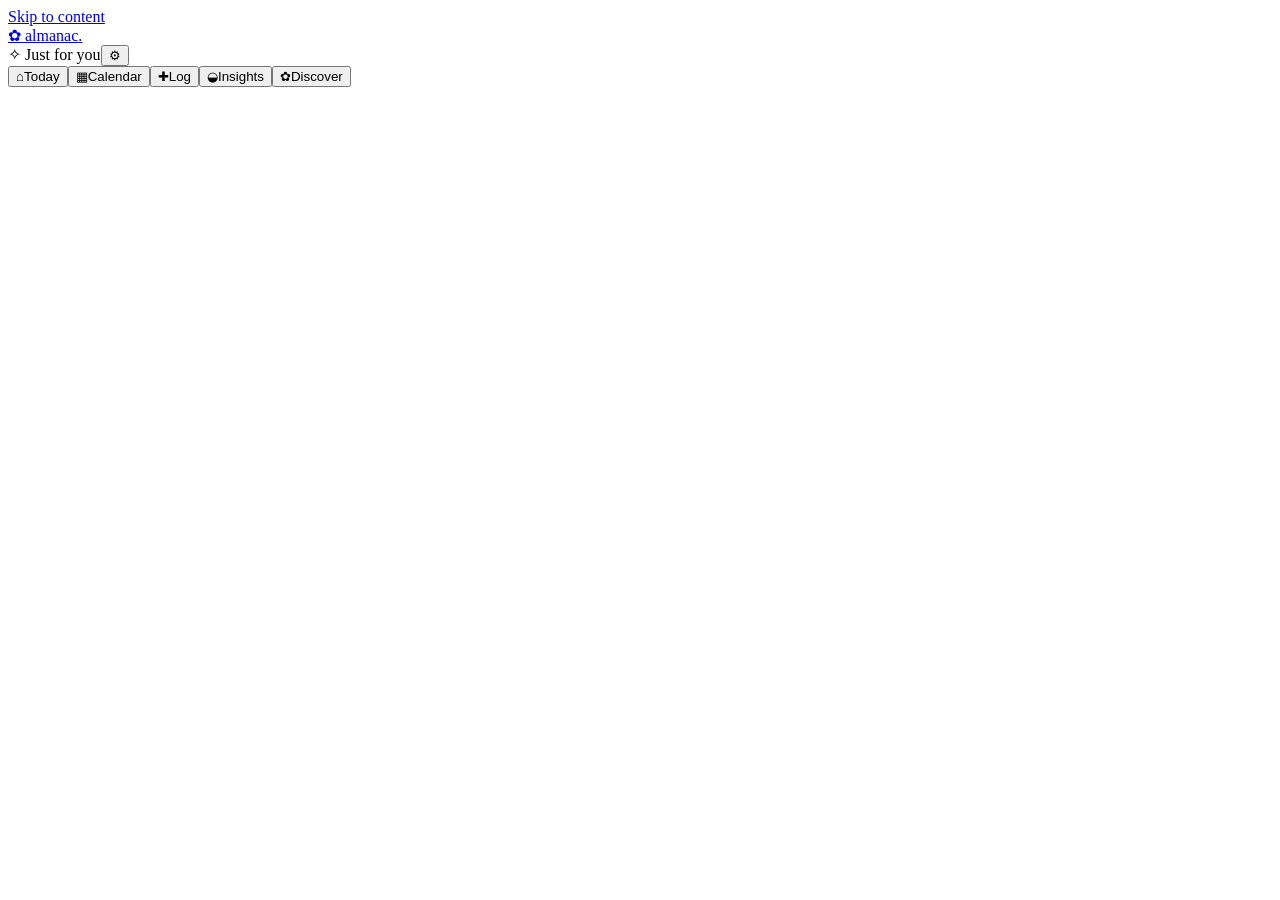
==== commit 3abd8ac9: "Replace legacy cosmic app shell with original five-tab Almanac experience" ====
--- a/index.html
+++ b/index.html
@@ -1,71 +1 @@
-<!doctype html>
-<html lang="en">
-<head>
-<meta charset="utf-8">
-<meta name="viewport" content="width=device-width, initial-scale=1, viewport-fit=cover">
-<title>Almanac · a little space for you</title>
-<meta name="description" content="A private cycle tracker. Your period, fertile window and patterns, drawn as a landscape that follows your cycle and the time of day. Everything stays on your device.">
-<meta name="theme-color" content="#f8eee9" id="theme-color">
-<meta property="og:title" content="Almanac · your cycle, season by season">
-<meta property="og:description" content="A private, accurate cycle tracker. No account, no server. Everything stays on your device.">
-<link rel="manifest" href="manifest.webmanifest">
-<link rel="icon" href="assets/icons/favicon.svg" type="image/svg+xml">
-<link rel="apple-touch-icon" href="assets/icons/apple-touch-icon.png">
-<meta name="apple-mobile-web-app-capable" content="yes">
-<meta name="mobile-web-app-capable" content="yes">
-<meta name="apple-mobile-web-app-title" content="Almanac">
-<link rel="preload" href="assets/fonts/fraunces.woff2" as="font" type="font/woff2" crossorigin>
-<link rel="preload" href="assets/fonts/figtree.woff2" as="font" type="font/woff2" crossorigin>
-<link rel="stylesheet" href="assets/css/style.css">
-<link rel="stylesheet" href="assets/css/orbit-four.css">
-<link rel="stylesheet" href="assets/css/living-universe-v5.css">
-<link rel="stylesheet" href="assets/css/editorial-six.css">
-</head>
-<body data-view="today" data-phase="spring">
-<a class="skip" href="#page">Skip to content</a>
-
-<div class="app" id="app">
-  <header class="hero" id="hero">
-    <div class="hero__scene" id="scene"></div>
-    <canvas class="hero__fx" id="fx" aria-hidden="true"></canvas>
-    <div class="orbit-art" aria-hidden="true"><div class="orbit-art__halo"></div><div class="orbit-art__ring orbit-art__ring--one"></div><div class="orbit-art__ring orbit-art__ring--two"></div><div class="orbit-art__planet"></div><span class="orbit-art__moon orbit-art__moon--one"></span><span class="orbit-art__moon orbit-art__moon--two"></span><span class="orbit-art__spark orbit-art__spark--one">✦</span><span class="orbit-art__spark orbit-art__spark--two">✧</span></div>
-    <div class="orbit-caption"><span class="orbit-caption__kicker">A PERSONAL LITTLE ALMANAC</span><strong>Your days,<br>beautifully kept.</strong><span class="orbit-caption__foot">A gentler way to notice your rhythms.</span></div>
-    <div class="hero__bar">
-      <span class="brand">
-        <svg viewBox="0 0 24 24" aria-hidden="true"><circle cx="12" cy="9" r="4" fill="currentColor"/><path d="M2 20c3-6 6-9 10-9s7 3 10 9z" fill="currentColor" opacity=".55"/></svg>
-        Almanac
-      </span>
-      <span class="hero__btns">
-        <button class="round" data-act="hills" type="button" aria-label="How to read this landscape">
-          <svg viewBox="0 0 24 24" aria-hidden="true"><circle cx="12" cy="12" r="9"/><path d="M12 11v6M12 7.5v.2"/></svg>
-        </button>
-        <button class="round" data-act="settings" type="button" aria-label="Settings">
-          <svg viewBox="0 0 24 24" aria-hidden="true"><circle cx="12" cy="12" r="3"/><path d="M12 3v3M12 18v3M3 12h3M18 12h3M5.6 5.6l2.1 2.1M16.3 16.3l2.1 2.1M18.4 5.6l-2.1 2.1M7.7 16.3l-2.1 2.1"/></svg>
-        </button>
-      </span>
-    </div>
-  </header>
-
-  <div class="side">
-    <nav class="dock" aria-label="Sections">
-      <button class="dock__btn" data-tab="today" type="button"><svg viewBox="0 0 24 24" aria-hidden="true"><circle cx="12" cy="7" r="3"/><path d="M3 19c3-5 6-7 9-7s6 2 9 7"/></svg><span>Today</span></button>
-      <button class="dock__btn" data-tab="calendar" type="button"><svg viewBox="0 0 24 24" aria-hidden="true"><rect x="4" y="5" width="16" height="15" rx="3"/><path d="M4 10h16M9 3v4M15 3v4"/></svg><span>Calendar</span></button>
-      <button class="dock__btn" data-tab="insights" type="button"><svg viewBox="0 0 24 24" aria-hidden="true"><path d="M5 20v-8M12 20V5M19 20v-5"/></svg><span>Insights</span></button>
-      <button class="dock__btn" data-tab="learn" type="button"><svg viewBox="0 0 24 24" aria-hidden="true"><path d="M5 5h9a4 4 0 0 1 4 4v10H9a4 4 0 0 1-4-4z"/><path d="M5 15a4 4 0 0 1 4-4h9"/></svg><span>Learn</span></button>
-    </nav>
-    <main id="page" tabindex="-1"><noscript><div class="card"><p>Almanac needs JavaScript to run. It's a small app that keeps everything on your device, so nothing can load from a server without it.</p></div></noscript></main>
-  </div>
-</div>
-
-<dialog id="sheet" class="sheet" aria-labelledby="sh-t"></dialog>
-<div id="print" aria-hidden="true"></div>
-<div id="toast" role="status" aria-live="polite"></div>
-
-<script src="assets/js/engine.js"></script>
-<script src="assets/js/content.js"></script>
-<script src="assets/js/scene.js"></script>
-<script src="assets/js/figures.js"></script>
-<script src="assets/js/app.js"></script>
-<script src="assets/js/orbit-interaction.js"></script>
-</body>
-</html>
+<!doctype html><html lang="en"><head><meta charset="utf-8"><meta name="viewport" content="width=device-width,initial-scale=1,viewport-fit=cover"><meta name="theme-color" content="#fff8f2"><meta name="description" content="Almanac — your private, playful cycle journal. Offline, no account."><title>Almanac — your days, your way</title><link rel="manifest" href="manifest.webmanifest"><link rel="icon" href="assets/icons/favicon.svg"><link rel="stylesheet" href="assets/css/reimagined.css"></head><body><a class="skip" href="#main">Skip to content</a><div id="app"><header class="top"><a href="#today" class="logo" aria-label="Almanac home"><span class="logo-flower">✿</span> almanac<span class="logo-dot">.</span></a><div class="top-actions"><span class="privacy">✧ Just for you</span><button type="button" class="icon-button" data-action="settings" aria-label="Open settings">⚙</button></div></header><main id="main" tabindex="-1"></main><nav class="bottom-nav" aria-label="Main navigation"><button data-tab="today"><span aria-hidden="true">⌂</span>Today</button><button data-tab="calendar"><span aria-hidden="true">▦</span>Calendar</button><button data-tab="log"><span aria-hidden="true">✚</span>Log</button><button data-tab="insights"><span aria-hidden="true">◒</span>Insights</button><button data-tab="discover"><span aria-hidden="true">✿</span>Discover</button></nav></div><dialog id="dialog" aria-labelledby="dialog-title"></dialog><div id="toast" role="status" aria-live="polite"></div><script src="assets/js/engine.js"></script><script src="assets/js/content.js"></script><script src="assets/js/reimagined.js"></script></body></html>
--- a/assets/css/reimagined.css
+++ b/assets/css/reimagined.css
@@ -0,0 +1,13 @@
+/* Almanac Reimagined — original design tokens, independent from V5/V6. */
+:root{
+ --al-bg:#fff8f2;--al-paper:#fffdf9;--al-ink:#382b35;--al-muted:#776872;
+ --al-peach:#ffd8c5;--al-apricot:#f8b98e;--al-rose:#f5c7d4;
+ --al-lilac:#ded4fa;--al-sage:#dce8d7;--al-border:#ecded9;
+ --al-focus:#674a83;--al-radius-sm:16px;--al-radius:26px;--al-radius-lg:36px;
+ --al-shadow:0 16px 40px rgba(93,57,72,.08);
+ --al-space-1:8px;--al-space-2:12px;--al-space-3:16px;--al-space-4:24px;--al-space-5:32px;
+}
+.alr-surface{background:var(--al-paper);border:1px solid var(--al-border);border-radius:var(--al-radius);box-shadow:var(--al-shadow)}
+.alr-pill{border-radius:999px;padding:10px 16px;background:var(--al-peach);color:var(--al-ink)}
+.alr-focus:focus-visible{outline:3px solid var(--al-focus);outline-offset:3px}
+@media(prefers-reduced-motion:reduce){.alr-motion{animation:none!important;transition:none!important}}
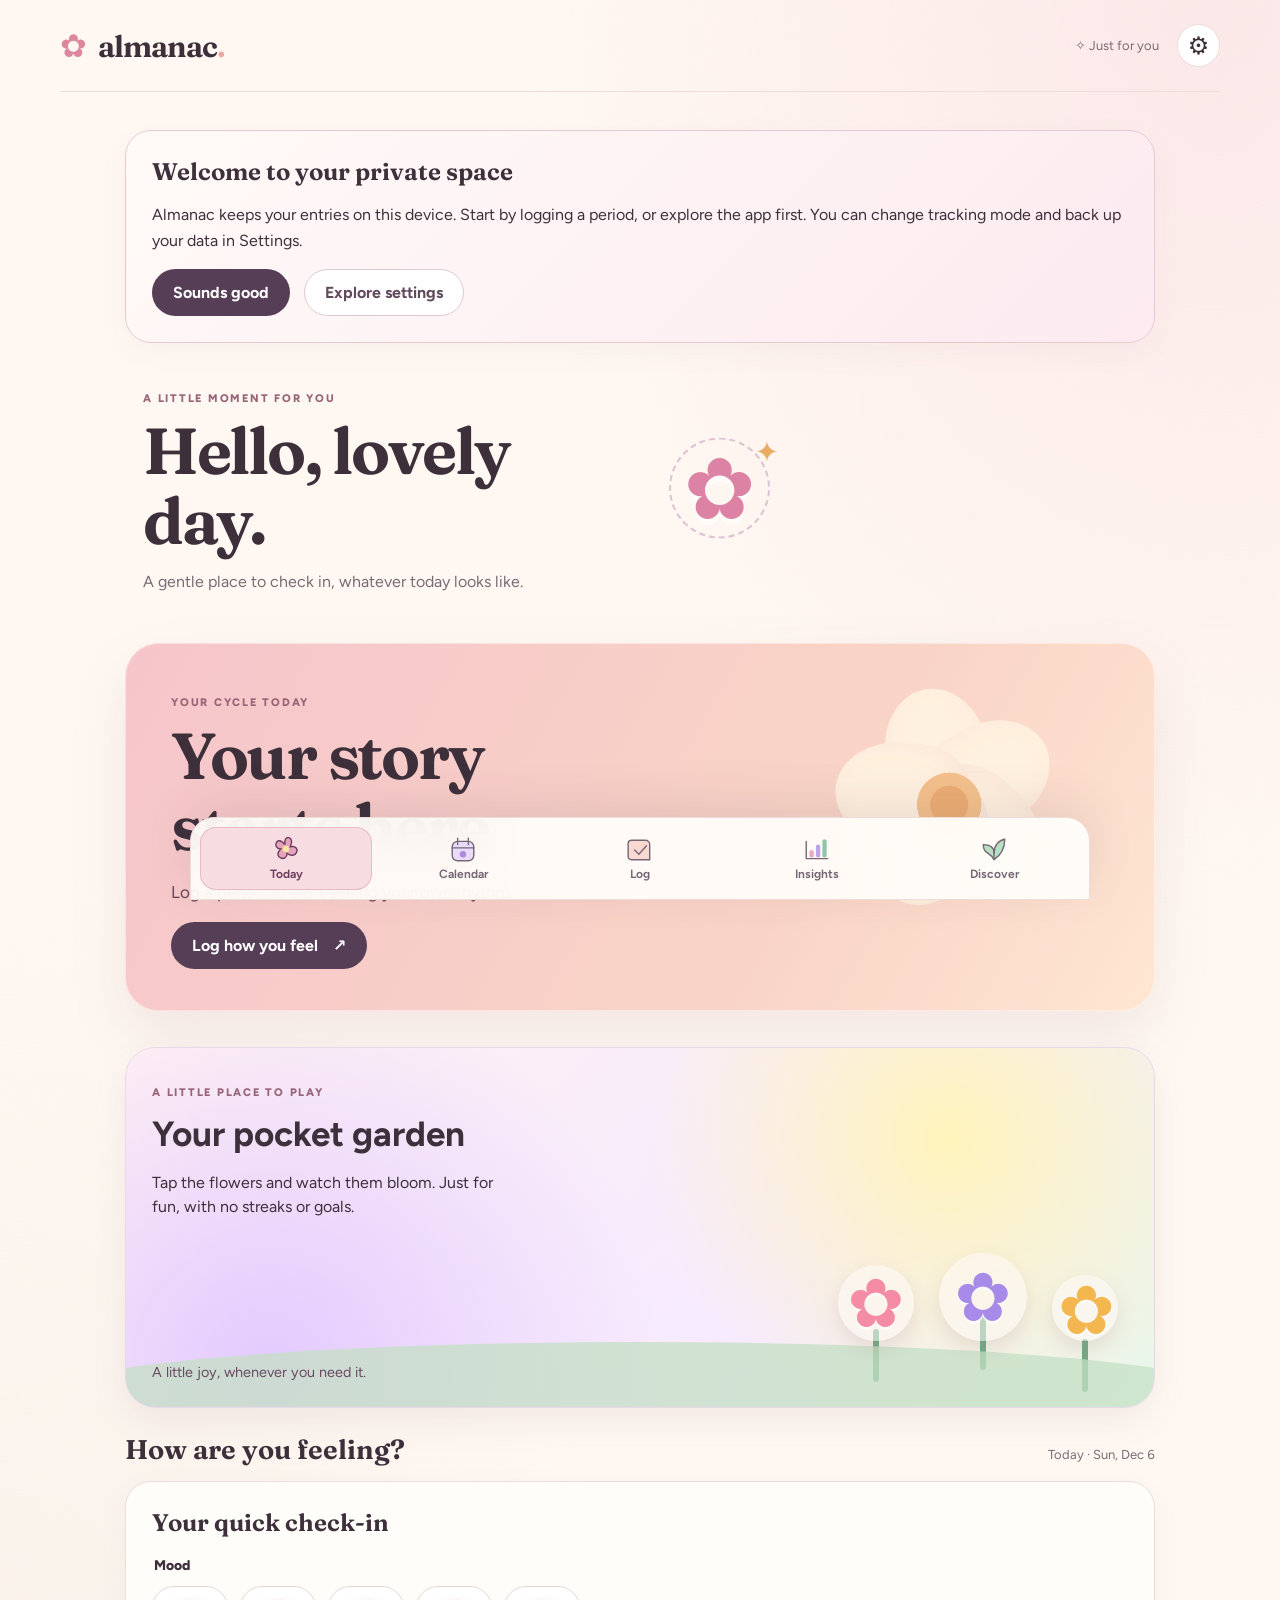
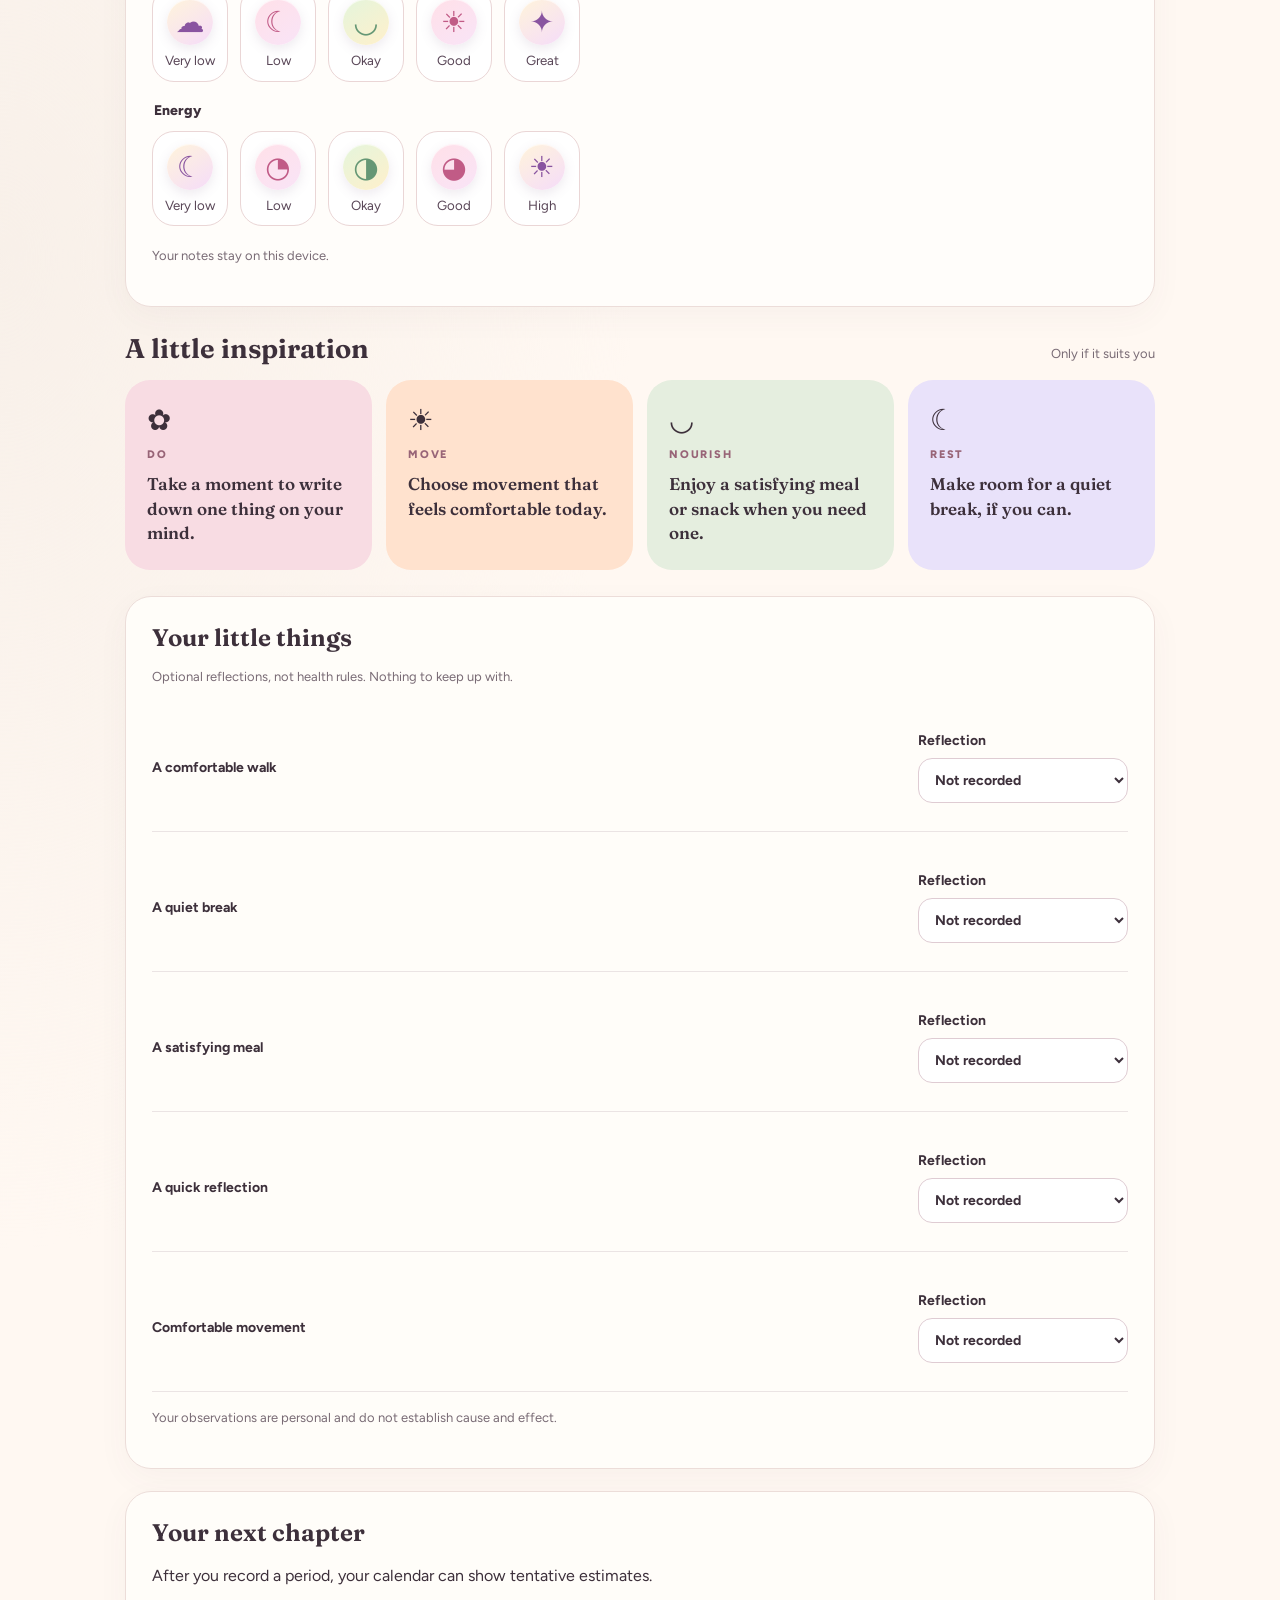
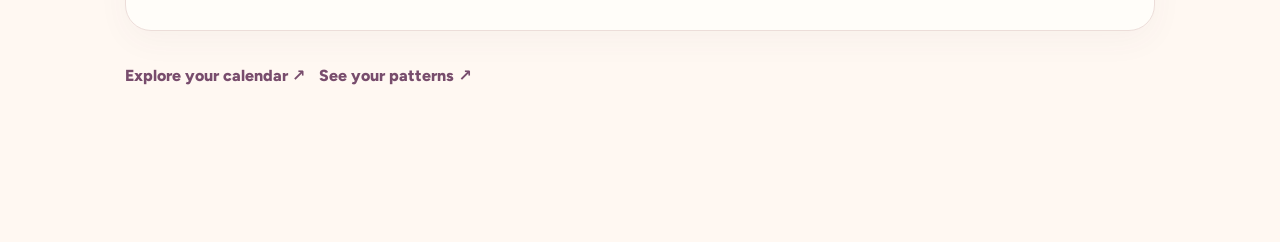
==== commit 5b6daf54: "Replace navigation glyphs with original botanical SVG icon family" ====
--- a/index.html
+++ b/index.html
@@ -1 +1 @@
-<!doctype html><html lang="en"><head><meta charset="utf-8"><meta name="viewport" content="width=device-width,initial-scale=1,viewport-fit=cover"><meta name="theme-color" content="#fff8f2"><meta name="description" content="Almanac — your private, playful cycle journal. Offline, no account."><title>Almanac — your days, your way</title><link rel="manifest" href="manifest.webmanifest"><link rel="icon" href="assets/icons/favicon.svg"><link rel="stylesheet" href="assets/css/reimagined.css"></head><body><a class="skip" href="#main">Skip to content</a><div id="app"><header class="top"><a href="#today" class="logo" aria-label="Almanac home"><span class="logo-flower">✿</span> almanac<span class="logo-dot">.</span></a><div class="top-actions"><span class="privacy">✧ Just for you</span><button type="button" class="icon-button" data-action="settings" aria-label="Open settings">⚙</button></div></header><main id="main" tabindex="-1"></main><nav class="bottom-nav" aria-label="Main navigation"><button data-tab="today"><span aria-hidden="true">⌂</span>Today</button><button data-tab="calendar"><span aria-hidden="true">▦</span>Calendar</button><button data-tab="log"><span aria-hidden="true">✚</span>Log</button><button data-tab="insights"><span aria-hidden="true">◒</span>Insights</button><button data-tab="discover"><span aria-hidden="true">✿</span>Discover</button></nav></div><dialog id="dialog" aria-labelledby="dialog-title"></dialog><div id="toast" role="status" aria-live="polite"></div><script src="assets/js/engine.js"></script><script src="assets/js/content.js"></script><script src="assets/js/reimagined.js"></script></body></html>+<!doctype html><html lang="en"><head><meta charset="utf-8"><meta name="viewport" content="width=device-width,initial-scale=1,viewport-fit=cover"><meta name="theme-color" content="#fff8f2"><meta name="description" content="Almanac — your private, playful cycle journal. Offline, no account."><title>Almanac — your days, your way</title><link rel="manifest" href="manifest.webmanifest"><link rel="icon" href="assets/icons/favicon.svg"><link rel="stylesheet" href="assets/css/reimagined.css"></head><body><a class="skip" href="#main">Skip to content</a><div id="app"><header class="top"><a href="#today" class="logo" aria-label="Almanac home"><span class="logo-flower">✿</span> almanac<span class="logo-dot">.</span></a><div class="top-actions"><span class="privacy">✧ Just for you</span><button type="button" class="icon-button" data-action="settings" aria-label="Open settings">⚙</button></div></header><main id="main" tabindex="-1"></main><nav class="bottom-nav" aria-label="Main navigation"><button data-tab="today"><svg aria-hidden="true" viewBox="0 0 26 26" width="28" height="28" fill="none" stroke-width="1.3"><path d="M12 8C4-2 0 12 8 12C0 20 14 25 14 16C23 23 28 8 17 10C22 0 10-2 12 8Z" fill="#e6a2bb" stroke="currentColor"/><circle cx="13" cy="12" r="3" fill="#ffe6a0"/></svg>Today</button><button data-tab="calendar"><svg aria-hidden="true" viewBox="0 0 26 26" width="28" height="28" fill="none" stroke-width="1.3"><rect x="3" y="5" width="20" height="18" rx="5" fill="#e9dcfa" stroke="currentColor"/><path d="M8 2v6M18 2v6M3 11h20" stroke="currentColor" stroke-linecap="round"/><circle cx="13" cy="17" r="3" fill="#b08ad9"/></svg>Calendar</button><button data-tab="log"><svg aria-hidden="true" viewBox="0 0 26 26" width="28" height="28" fill="none" stroke-width="1.3"><path d="M5 4h13a4 4 0 0 1 4 4v14H5a3 3 0 0 1-3-3V7a3 3 0 0 1 3-3Z" fill="#fbd9d3" stroke="currentColor"/><path d="m8 13 4 4 7-8" fill="none" stroke="currentColor" stroke-linecap="round"/></svg>Log</button><button data-tab="insights"><svg aria-hidden="true" viewBox="0 0 26 26" width="28" height="28" fill="none" stroke-width="1.3"><path d="M3 21V5M3 21h20" fill="none" stroke="currentColor" stroke-linecap="round"/><rect x="6" y="13" width="4" height="7" rx="2" fill="#e7a9c6"/><rect x="12" y="8" width="4" height="12" rx="2" fill="#bda4e9"/><rect x="18" y="3" width="4" height="17" rx="2" fill="#91c5aa"/></svg>Insights</button><button data-tab="discover"><svg aria-hidden="true" viewBox="0 0 26 26" width="28" height="28" fill="none" stroke-width="1.3"><path d="M13 22C10 15 3 17 3 8c7 0 10 3 10 8C13 9 17 4 23 3c0 10-4 15-10 19Z" fill="#b9dfc2" stroke="currentColor" stroke-linejoin="round"/><path d="M13 22V12" stroke="currentColor"/></svg>Discover</button></nav></div><dialog id="dialog" aria-labelledby="dialog-title"></dialog><div id="toast" role="status" aria-live="polite"></div><script src="assets/js/engine.js"></script><script src="assets/js/content.js"></script><script src="assets/js/reimagined.js"></script></body></html>
--- a/assets/css/reimagined.css
+++ b/assets/css/reimagined.css
@@ -1,13 +1,191 @@
-/* Almanac Reimagined — original design tokens, independent from V5/V6. */
-:root{
- --al-bg:#fff8f2;--al-paper:#fffdf9;--al-ink:#382b35;--al-muted:#776872;
- --al-peach:#ffd8c5;--al-apricot:#f8b98e;--al-rose:#f5c7d4;
- --al-lilac:#ded4fa;--al-sage:#dce8d7;--al-border:#ecded9;
- --al-focus:#674a83;--al-radius-sm:16px;--al-radius:26px;--al-radius-lg:36px;
- --al-shadow:0 16px 40px rgba(93,57,72,.08);
- --al-space-1:8px;--al-space-2:12px;--al-space-3:16px;--al-space-4:24px;--al-space-5:32px;
+@font-face{font-family:Fraunces;src:url("../fonts/fraunces.woff2") format("woff2");font-display:swap}@font-face{font-family:Figtree;src:url("../fonts/figtree.woff2") format("woff2");font-display:swap}
+:root{font-family:Figtree,system-ui,sans-serif;color:#3d303b;background:#fff8f2;--ink:#3d303b;--muted:#796b75;--line:#ecddd9;--paper:#fffdf9;--rose:#f7d4dc;--peach:#ffddc9;--lilac:#e3dbf8;--sage:#e0eadc;--shadow:0 15px 40px #684a5710}*{box-sizing:border-box}body{margin:0;min-height:100vh}button,input,select,textarea{font:inherit}button{cursor:pointer}button:focus-visible,a:focus-visible,input:focus-visible,select:focus-visible,textarea:focus-visible{outline:3px solid #78528a;outline-offset:3px}button:disabled{opacity:.5;cursor:not-allowed}.skip{position:absolute;top:-100px;left:12px;background:#fff;padding:12px;z-index:99}.skip:focus{top:12px}#app{max-width:1220px;margin:auto;padding:0 30px}.top{height:92px;display:flex;align-items:center;justify-content:space-between;border-bottom:1px solid var(--line)}.logo{color:var(--ink);text-decoration:none;font:650 30px Fraunces,Georgia,serif;letter-spacing:-1px}.logo-flower{color:#dd879e;font:32px Georgia;margin-right:7px}.logo-dot{color:#e7a9a2}.top-actions{display:flex;align-items:center;gap:18px}.privacy{color:var(--muted);font-size:13px}.icon-button{width:43px;height:43px;border-radius:50%;background:#fff;border:1px solid var(--line);color:var(--ink);font-size:24px;display:inline-grid;place-items:center}.bottom-nav{position:fixed;bottom:0;left:50%;transform:translateX(-50%);width:min(900px,calc(100% - 28px));display:grid;grid-template-columns:repeat(5,1fr);gap:5px;padding:9px;background:#fffdf9ed;backdrop-filter:blur(20px);border:1px solid var(--line);border-radius:24px 24px 0 0;box-shadow:0 -6px 40px #684a5718;z-index:10}.bottom-nav button{border:0;background:transparent;color:#766776;border-radius:16px;padding:9px 4px;display:grid;justify-items:center;gap:3px;font-size:12px;font-weight:650}.bottom-nav button span{font-size:24px;line-height:1.1}.bottom-nav button[aria-current=page]{background:#f7dce1;color:#6c3e5d}main{max-width:1030px;margin:0 auto;padding:38px 0 145px}.page-intro{max-width:670px;margin:0 0 32px}.kicker{text-transform:uppercase;letter-spacing:.16em;font-size:11px;font-weight:800;color:#986477}.page-intro h1{font:650 clamp(37px,5.2vw,65px)/1.08 Fraunces,Georgia,serif;letter-spacing:-.035em;margin:9px 0 12px}.page-intro>p:last-child{color:var(--muted);font-size:16px;line-height:1.65;margin:0}.hero-card{min-height:325px;position:relative;overflow:hidden;border-radius:34px;background:linear-gradient(120deg,#f6c5cb,#f9d4c6 65%,#ffe6d3);padding:42px 46px;display:flex;align-items:center;margin-bottom:36px}.hero-copy{position:relative;z-index:1;max-width:460px}.hero-copy h2{font:650 clamp(40px,6vw,65px)/1.1 Fraunces,Georgia,serif;letter-spacing:-.035em;margin:10px 0}.hero-copy>p:not(.kicker){font-size:17px;color:#654657;line-height:1.5}.primary,.secondary{display:inline-flex;align-items:center;justify-content:center;gap:15px;padding:13px 20px;border-radius:999px;font-weight:700;border:1px solid transparent}.primary{background:#563e56;color:white}.secondary{background:#fff;border-color:#decbd1;color:#624a5d}.primary:hover{background:#6c5069}.flower-art{position:absolute;width:250px;height:250px;right:8%;top:36px;transform:rotate(-12deg)}.petal{position:absolute;width:104px;height:133px;border-radius:60% 60% 45% 45%;background:#fff1df;left:73px;top:8px;transform-origin:52px 112px;box-shadow:inset 0 -12px 25px #edc0c038}.p2{transform:rotate(72deg)}.p3{transform:rotate(144deg)}.p4{transform:rotate(216deg)}.p5{transform:rotate(288deg)}.flower-center{position:absolute;width:64px;height:64px;border-radius:50%;background:#ecad74;left:94px;top:94px;box-shadow:inset 0 0 0 13px #f4c18c}.section-heading{display:flex;align-items:baseline;justify-content:space-between;gap:15px;margin:25px 0 15px}.section-heading h2{font:650 27px Fraunces,Georgia,serif;margin:0}.section-heading span{color:var(--muted);font-size:13px}.panel{background:var(--paper);border:1px solid var(--line);border-radius:26px;padding:26px;margin:0 0 22px;box-shadow:var(--shadow)}.panel h2{font:650 24px Fraunces,Georgia,serif;margin:0 0 15px}.panel p{line-height:1.6}.checkin-panel{background:#fffdfa}.choice-group{border:0;padding:0;margin:20px 0}.choice-group legend{font-size:14px;font-weight:800;margin-bottom:12px}.choice-list{display:flex;flex-wrap:wrap;gap:9px}.choice{border:1px solid #ead6d6;border-radius:999px;padding:10px 15px;background:#fff;color:#594657;font-size:13px}.choice.selected{background:#6d4c67;color:#fff;border-color:#6d4c67}.fine{font-size:13px;color:var(--muted);line-height:1.5}.idea-grid{display:grid;grid-template-columns:repeat(4,minmax(0,1fr));gap:14px;margin-bottom:26px}.idea{min-height:190px;border-radius:25px;padding:22px;display:flex;flex-direction:column;align-items:flex-start}.idea.rose{background:#f8dce3}.idea.apricot{background:#ffe2ce}.idea.sage{background:#e5eedf}.idea.lilac{background:#e9e2fa}.idea-icon{font-size:29px}.idea h3{font:600 17px/1.45 Fraunces,Georgia,serif;margin:0}.link-row{display:flex;gap:14px;flex-wrap:wrap}.text-button{background:none;border:0;color:#784d6d;font-weight:800;padding:10px 0}.calendar-head{display:flex;align-items:center;justify-content:space-between;margin-bottom:18px}.calendar-head h2{margin:0;text-align:center}.calendar-grid{display:grid;grid-template-columns:repeat(7,minmax(0,1fr));gap:8px}.weekdays{margin-bottom:10px}.weekdays span{text-align:center;color:var(--muted);font-size:12px;font-weight:800;padding:8px}.cal-day{aspect-ratio:1;min-width:0;border-radius:15px;border:1px solid transparent;background:#fff6f1;color:var(--ink);font-weight:700}.cal-day.recorded{background:#e9aab9;color:#40283c}.cal-day.estimated{border:2px dashed #c792a4}.cal-day.active{outline:2px solid #74516c;outline-offset:1px}.cal-day.current{font-weight:900}.legend{display:flex;flex-wrap:wrap;gap:16px;font-size:12px;color:var(--muted);margin-top:20px}.legend span{display:flex;align-items:center;gap:7px}.legend i{width:12px;height:12px;border-radius:4px}.recorded-dot{background:#e9aab9}.estimate-dot{border:2px dashed #c792a4}.date-select{display:flex;align-items:center;gap:16px;margin-bottom:20px}.date-select label{font-weight:700}.date-select input,.field input,.field select,.field textarea{border:1px solid #dfccd3;border-radius:14px;padding:12px;background:#fff;color:var(--ink);width:100%}.date-select input{width:auto}.field{display:flex;flex-direction:column;gap:9px;font-weight:700;font-size:14px;margin:16px 0}.field-grid{display:grid;grid-template-columns:repeat(2,minmax(0,1fr));gap:12px}.metric-grid{display:grid;grid-template-columns:repeat(4,minmax(0,1fr));gap:12px;margin-bottom:24px}.metric{background:#f9e1df;padding:24px 18px;border-radius:24px;display:flex;flex-direction:column;gap:10px}.metric:nth-child(2){background:#e7def5}.metric:nth-child(3){background:#e4eedf}.metric:nth-child(4){background:#ffe5cc}.metric strong{font:650 30px Fraunces,Georgia,serif}.metric span{font-size:13px;color:#655866}.discover-grid{display:grid;grid-template-columns:repeat(2,minmax(0,1fr));gap:16px}.discover-card:nth-child(2){background:#fce8e3}.discover-card:nth-child(3){background:#e9e4fa}.discover-card:nth-child(4){background:#e8eee3}.discover-number{font:600 35px Fraunces;color:#bc8294}.discover-card p{color:#685967}dialog{border:1px solid var(--line);border-radius:28px;padding:28px;width:min(530px,calc(100% - 24px));max-height:90vh;color:var(--ink);background:var(--paper);box-shadow:0 20px 80px #34243355}dialog::backdrop{background:#31233777}.modal-head{display:flex;align-items:center;justify-content:space-between}.modal-head h2{font:600 27px Fraunces;margin:0}.modal-actions{display:flex;gap:12px;flex-wrap:wrap;margin:20px 0}.upload{cursor:pointer}.upload input{display:none}#toast:not(:empty){position:fixed;top:14px;left:50%;transform:translateX(-50%);background:#493a49;color:white;padding:13px 20px;border-radius:15px;z-index:30;max-width:calc(100% - 20px);font-size:13px}
+@media(max-width:800px){#app{padding:0 18px}.idea-grid,.metric-grid{grid-template-columns:repeat(2,minmax(0,1fr))}.flower-art{right:-45px;opacity:.7}.hero-copy{max-width:65%}}
+@media(max-width:540px){#app{padding:0 16px}.top{height:74px}.logo{font-size:25px}.privacy{display:none}main{padding-top:27px}.hero-card{padding:30px 24px;min-height:295px;border-radius:28px}.hero-copy{max-width:78%}.hero-copy h2{font-size:42px}.hero-copy>p:not(.kicker){font-size:14px}.flower-art{transform:scale(.6) rotate(-12deg);transform-origin:center;right:-100px;top:30px;opacity:.5}.panel{padding:19px;border-radius:21px}.idea-grid{gap:10px}.idea{padding:16px;min-height:170px}.idea h3{font-size:15px}.section-heading h2{font-size:23px}.section-heading span{font-size:11px}.calendar-grid{gap:4px}.cal-day{border-radius:10px;font-size:12px}.field-grid,.discover-grid{grid-template-columns:1fr}.bottom-nav{width:100%;border-radius:20px 20px 0 0;padding:7px 3px calc(7px + env(safe-area-inset-bottom))}.bottom-nav button{font-size:10px;padding:8px 0}.bottom-nav button span{font-size:21px}.metric{padding:18px 13px}.metric strong{font-size:25px}}
+@media(max-width:340px){.hero-copy{max-width:90%}.flower-art{opacity:.25}.choice{padding:9px 11px}.idea-grid{grid-template-columns:1fr 1fr}}
+@media(prefers-reduced-motion:reduce){*,*::before,*::after{animation:none!important;transition:none!important;scroll-behavior:auto!important}}
+
+/* Editorial polish: coherent surfaces, restrained motion and tactile feedback. */
+:root{--ease-out:cubic-bezier(.22,1,.36,1);--focus:#78528a}
+body{background:radial-gradient(ellipse 65% 32% at 95% 0%,#fbe8e8 0%,transparent 85%),radial-gradient(ellipse 55% 32% at 0% 54%,#f8f0e9 0%,transparent 90%),#fff8f2}
+.page-intro{animation:almanac-rise .65s var(--ease-out) both}
+.hero-card,.panel,.idea,.metric{transition:transform .32s var(--ease-out),box-shadow .32s var(--ease-out),border-color .25s ease}
+.hero-card{isolation:isolate;box-shadow:0 25px 60px #7c53601a}
+.hero-card::after{content:"";position:absolute;inset:0;pointer-events:none;border:1px solid #ffffff70;border-radius:inherit}
+.panel{box-shadow:0 10px 32px #684a570b}
+.panel:focus-within{border-color:#d9b6c4}
+.primary,.secondary,.text-button,.icon-button,.choice,.cal-day{transition:background-color .2s ease,color .2s ease,transform .22s var(--ease-out),box-shadow .22s ease}
+.bottom-nav{box-shadow:0 -12px 48px #4d34451c}
+.bottom-nav button{transition:background-color .2s ease,color .2s ease,transform .22s var(--ease-out)}
+.bottom-nav button[aria-current=page]{box-shadow:inset 0 0 0 1px #e9bdc9}
+.welcome-panel{border:1px solid #e7c9d4;background:linear-gradient(135deg,#fffaf8,#fceaf0)}
+.toggle-field{display:flex;align-items:center;gap:10px;margin:16px 0;font-size:14px;line-height:1.5}
+.toggle-field input{width:19px;height:19px;accent-color:#9d5775}
+@media(hover:hover) and (pointer:fine){
+.hero-card:hover,.panel:hover{box-shadow:0 22px 48px #684a5717}
+.idea:hover,.metric:hover{transform:translateY(-3px);box-shadow:0 15px 34px #684a5714}
+.primary:hover,.secondary:hover,.icon-button:hover{transform:translateY(-2px)}
+.bottom-nav button:hover{background:#f8e8eb;transform:translateY(-2px)}
+.cal-day:hover,.choice:hover{transform:translateY(-1px)}
 }
-.alr-surface{background:var(--al-paper);border:1px solid var(--al-border);border-radius:var(--al-radius);box-shadow:var(--al-shadow)}
-.alr-pill{border-radius:999px;padding:10px 16px;background:var(--al-peach);color:var(--al-ink)}
-.alr-focus:focus-visible{outline:3px solid var(--al-focus);outline-offset:3px}
-@media(prefers-reduced-motion:reduce){.alr-motion{animation:none!important;transition:none!important}}
+@keyframes almanac-rise{from{opacity:0;transform:translateY(12px)}to{opacity:1;transform:translateY(0)}}
+@media(max-width:540px){.hero-card{box-shadow:0 16px 34px #7c536014}.page-intro{animation-duration:.45s}.toggle-field{align-items:flex-start}}
+@media(prefers-reduced-motion:reduce){.page-intro{animation:none!important}.hero-card,.panel,.idea,.metric,.primary,.secondary,.text-button,.icon-button,.choice,.cal-day,.bottom-nav button{transition:none!important}}
+
+.calendar-tools{display:flex;align-items:center;justify-content:space-between;gap:12px;flex-wrap:wrap;margin:12px 0 18px}.calendar-tools .fine{margin:0}.calendar-today{padding:9px 15px;font-size:13px;white-space:nowrap}@media(max-width:540px){.calendar-tools{align-items:flex-start;gap:8px}.calendar-tools .fine{font-size:12px}}
+
+.insight-bars{display:grid;gap:14px;margin:20px 0}.insight-bar-row{display:grid;grid-template-columns:minmax(75px,110px) minmax(0,1fr) 28px;align-items:center;gap:12px;font-size:13px}.insight-bar-row strong{text-align:right;font-variant-numeric:tabular-nums}.insight-bar-track{height:13px;border-radius:99px;background:#f5e9e8;overflow:hidden}.insight-bar-track>span{display:block;height:100%;background:linear-gradient(90deg,#df9bad,#c57d9a);border-radius:inherit;min-width:0}.insight-bar-row:nth-child(2) .insight-bar-track>span{background:#d2addb}.insight-bar-row:nth-child(3) .insight-bar-track>span{background:#e3b9a3}.insight-bar-row:nth-child(4) .insight-bar-track>span{background:#a6c4aa}.insight-bar-row:nth-child(5) .insight-bar-track>span{background:#93b3b2}@media(max-width:540px){.insight-bar-row{grid-template-columns:70px minmax(0,1fr) 22px;gap:8px;font-size:12px}}
+
+.cycle-history{display:grid;gap:14px;margin:18px 0}.cycle-history-row{display:grid;grid-template-columns:95px minmax(0,1fr) 40px;align-items:center;gap:12px;font-size:13px}.cycle-history-row strong{text-align:right;font-variant-numeric:tabular-nums}.cycle-history-track{height:15px;background:#f3e8ed;border-radius:99px;overflow:hidden}.cycle-history-track>span{display:block;height:100%;border-radius:inherit;background:linear-gradient(90deg,#d8a5c5,#9e85c3)}.cycle-history-row:nth-child(even) .cycle-history-track>span{background:linear-gradient(90deg,#e6b9a5,#d891a7)}@media(max-width:540px){.cycle-history-row{grid-template-columns:75px minmax(0,1fr) 34px;gap:8px;font-size:12px}}
+
+.ritual-list{display:grid;gap:12px;margin:16px 0}.ritual-row{display:flex;align-items:center;justify-content:space-between;gap:16px;padding:12px 0;border-bottom:1px solid rgba(90,55,75,.12)}.ritual-row .field{max-width:210px;flex:1}.ritual-row strong{font-size:14px}@media(max-width:420px){.ritual-row{align-items:flex-start;flex-direction:column}.ritual-row .field{width:100%;max-width:none}}
+
+
+/* Experience 2.0: consistent surfaces, touch targets, and responsive rhythm. */
+:root{--focus-ring:#78528a;--surface-glow:rgba(255,255,255,.68)}
+.panel{position:relative;min-width:0;overflow-wrap:anywhere}
+.panel,.hero-card{transition:box-shadow .22s ease,transform .22s ease,border-color .22s ease}
+@media(hover:hover) and (pointer:fine){.panel:hover{box-shadow:0 18px 42px #684a5718;transform:translateY(-2px)}.bottom-nav button:hover{background:#f8e8ed;color:var(--ink)}}
+.bottom-nav{padding-bottom:max(9px,env(safe-area-inset-bottom));isolation:isolate}
+.bottom-nav button{min-height:52px;transition:background-color .2s ease,color .2s ease}
+.bottom-nav button[aria-current=page]{box-shadow:inset 0 0 0 1px #e9b9c8}
+.choice-list button,.secondary,.text-button{min-height:40px}
+.custom-symptom-editor{display:flex;align-items:end;flex-wrap:wrap;gap:12px;margin:18px 0 10px}
+.custom-symptom-editor .field{flex:1 1 210px;min-width:0;margin:0}
+.custom-symptom-editor input{max-width:100%;width:100%}
+.custom-symptom-editor button{flex:0 0 auto}
+.insight-bar-row{min-width:0}
+.insight-bar-row>span{overflow-wrap:anywhere}
+.insight-bar-row strong{font-variant-numeric:tabular-nums}
+.discover-card details summary{cursor:pointer;min-height:40px;align-content:center}
+.discover-card details[open]{border-top:1px solid var(--line);margin-top:12px;padding-top:12px}
+@media(max-width:540px){#app{padding-left:16px;padding-right:16px}.top{height:74px}.logo{font-size:25px}.privacy{font-size:11px}.bottom-nav{width:calc(100% - 12px);gap:2px;padding-left:5px;padding-right:5px;border-radius:20px 20px 0 0}.bottom-nav button{font-size:11px;min-width:0;padding-left:2px;padding-right:2px}main{padding-top:26px;padding-bottom:calc(130px + env(safe-area-inset-bottom))}.custom-symptom-editor{align-items:stretch}.custom-symptom-editor button{width:100%}}
+@media(max-width:350px){.privacy{display:none}.bottom-nav button{font-size:10px}.bottom-nav button span{font-size:21px}}
+@media(prefers-reduced-motion:reduce){.panel,.hero-card,.bottom-nav button{transition:none!important}.panel:hover{transform:none!important}}
+
+/* Experience 2.0 — Today and Calendar readability */
+.hero-card{overflow:hidden;isolation:isolate}
+.hero-copy{position:relative;z-index:1}
+.hero-copy .primary{min-height:46px}
+.section-heading{display:flex;align-items:baseline;justify-content:space-between;gap:12px;flex-wrap:wrap}
+.section-heading>span{font-variant-numeric:tabular-nums}
+.calendar-head{gap:12px}
+.calendar-head h2{font-variant-numeric:tabular-nums;text-align:center}
+.calendar-grid .cal-day{position:relative;min-width:0;min-height:42px;transition:background-color .18s ease,box-shadow .18s ease}
+.calendar-grid .cal-day:focus-visible{outline:3px solid var(--focus-ring);outline-offset:1px;z-index:2}
+.calendar-grid .cal-day.active{box-shadow:inset 0 0 0 2px #7b4c71}
+.calendar-grid .cal-day.current:not(.active){box-shadow:inset 0 0 0 1px #b57e99}
+.calendar-tools{display:flex;align-items:center;gap:12px;flex-wrap:wrap}
+.calendar-tools .calendar-today{min-height:44px}
+.legend{display:flex;flex-wrap:wrap;gap:10px 20px}
+@media(max-width:540px){.section-heading{align-items:flex-start}.calendar-head h2{font-size:clamp(18px,5vw,25px)}.calendar-grid .cal-day{min-height:44px}.calendar-tools .fine{flex:1 1 160px}.hero-copy .primary{max-width:100%}}
+@media(max-width:350px){.calendar-head{gap:5px}.calendar-grid .cal-day{min-height:40px}.calendar-head .icon-button{width:38px;height:38px}}
+@media(prefers-reduced-motion:reduce){.calendar-grid .cal-day{transition:none!important}}
+
+/* Experience 2.0 — Log, Insights and Discover */
+.choice-group{min-width:0}
+.choice-list{gap:10px}
+.choice{min-height:44px;display:inline-flex;align-items:center;justify-content:center;line-height:1.3;text-align:center}
+.choice[aria-pressed=true]{box-shadow:0 0 0 2px rgba(109,76,103,.15)}
+.field-grid{min-width:0}
+.field-grid .field{min-width:0}
+.field input,.field textarea,.field select{max-width:100%}
+.insight-bars{gap:16px}
+.insight-bar-track{height:15px;border:1px solid rgba(109,76,103,.07)}
+.insight-bar-row{grid-template-columns:minmax(80px,125px) minmax(0,1fr) minmax(30px,auto)}
+.insight-bar-row strong{white-space:nowrap}
+.discover-grid{align-items:stretch}
+.discover-card{min-width:0;overflow-wrap:anywhere;transition:transform .2s ease,box-shadow .2s ease}
+.discover-card h3{line-height:1.25}
+@media(hover:hover) and (pointer:fine){.discover-card:hover{transform:translateY(-3px);box-shadow:0 16px 36px #684a5715}}
+@media(max-width:540px){.choice-list{gap:8px}.choice{padding:10px 13px}.insight-bar-row{grid-template-columns:70px minmax(0,1fr) minmax(28px,auto);gap:8px}.discover-grid{gap:12px}}
+@media(prefers-reduced-motion:reduce){.discover-card{transition:none!important}.discover-card:hover{transform:none!important}}
+
+/* Match the earlier .choice-list button selector so 44px touch targets win. */
+.choice-list button.choice{min-height:44px}
+
+/* Mobile and keyboard accessibility hardening */
+:where(button,a,input,select,textarea,summary):focus-visible{outline:3px solid var(--focus-ring,#76516e);outline-offset:3px}
+.bottom-nav button{min-height:48px}
+.secondary,.text-button,.discover-card details summary{min-height:44px}
+@media(max-width:350px){.calendar-head .icon-button{min-width:44px;min-height:44px}.calendar-grid .cal-day{min-height:44px}}
+@media(max-width:540px){.bottom-nav{padding-bottom:calc(8px + env(safe-area-inset-bottom))}}
+
+/* Living Experience: a tactile, illustrated garden with optional motion */
+.living-garden{position:relative;isolation:isolate;overflow:hidden;min-height:280px;padding:26px;border-radius:30px;background:radial-gradient(circle at 80% 25%,#fff4bb 0,transparent 35%),radial-gradient(circle at 14% 90%,#e3caff 0,transparent 42%),linear-gradient(130deg,#fff2f2,#f6eaff 65%,#e9f7e9);border:1px solid #e9d8e9;box-shadow:0 14px 36px #6d476315}
+.living-garden::after{content:"";position:absolute;bottom:-40px;left:-8%;width:116%;height:105px;border-radius:50% 50% 0 0;background:#c5dfc4;opacity:.75;z-index:-1}
+.garden-copy{max-width:360px;position:relative;z-index:2}.garden-copy h2{font-size:clamp(24px,4vw,35px);margin:6px 0 8px}.garden-copy p{line-height:1.5}
+.garden-flowers{display:flex;align-items:end;justify-content:flex-end;gap:clamp(8px,2vw,25px);min-height:118px;padding:0 10px 12px}
+.garden-flower{--petal:#f48ca5;position:relative;display:grid;place-items:center;width:76px;height:76px;border:0;border-radius:50%;background:#fff9fa88;box-shadow:0 8px 18px #9c6a7b29;cursor:pointer;transform-origin:50% 95%;animation:garden-sway 4s ease-in-out infinite alternate}
+.garden-flower::after{content:"";position:absolute;top:64px;left:calc(50% - 3px);height:53px;width:6px;border-radius:8px;background:#73aa85;z-index:-1}
+.garden-flower span{font-size:68px;line-height:1;color:var(--petal);text-shadow:0 3px 0 #fff9;transition:transform .3s cubic-bezier(.2,1.5,.4,1)}
+.garden-flower:focus-visible{outline:3px solid #563c79;outline-offset:5px}
+.garden-flower:hover span{transform:scale(1.15) rotate(12deg)}
+.flower-two{--petal:#a88ae9;animation-delay:-1.4s;width:88px;height:88px}.flower-three{--petal:#f4b64f;animation-delay:-2.6s;width:66px;height:66px}
+.garden-flower.blooming span{animation:garden-bloom .65s cubic-bezier(.18,1.4,.4,1)}
+.garden-hint{position:relative;z-index:2;margin:10px 0 0;font-size:.9rem;color:#684a63}
+@keyframes garden-sway{from{transform:rotate(-4deg)}to{transform:rotate(4deg)}}
+@keyframes garden-bloom{0%{transform:scale(.6) rotate(-30deg)}55%{transform:scale(1.32) rotate(12deg)}100%{transform:scale(1) rotate(0)}}
+@media(max-width:540px){.living-garden{padding:20px;min-height:310px}.garden-flowers{justify-content:center;padding-top:14px}.garden-flower{width:68px;height:68px}.flower-two{width:78px;height:78px}.flower-three{width:60px;height:60px}.garden-flower span{font-size:60px}}
+@media(prefers-reduced-motion:reduce){.garden-flower,.garden-flower.blooming span{animation:none!important}.garden-flower span{transition:none!important}}
+
+/* Living Experience: expressive check-in controls and page-specific atmosphere */
+.illustrated-choices .choice-list{display:flex;flex-wrap:wrap;gap:12px}
+.illustrated-choices .choice{display:flex;flex-direction:column;gap:7px;min-width:76px;min-height:90px;padding:12px 10px;border-radius:22px;transition:transform .28s cubic-bezier(.2,1.5,.4,1),box-shadow .25s ease,background .25s ease}
+.illustrated-choices .choice-symbol{display:grid;place-items:center;width:46px;height:46px;border-radius:50%;font-size:29px;line-height:1;background:linear-gradient(145deg,#fff4db,#f5dcf9);color:#8954a0;box-shadow:inset 0 1px 0 #fff9,0 4px 12px #795b8120;transition:transform .35s cubic-bezier(.2,1.5,.4,1)}
+.illustrated-choices .choice:nth-child(2n) .choice-symbol{background:linear-gradient(145deg,#ffe0e8,#f9e4f7);color:#c15b86}
+.illustrated-choices .choice:nth-child(3n) .choice-symbol{background:linear-gradient(145deg,#e4f5dc,#fff0cb);color:#659775}
+.illustrated-choices .choice-caption{font-size:.83rem;line-height:1.25}
+.illustrated-choices .choice.selected{box-shadow:0 0 0 2px #ac70be,0 10px 20px #8e6b9e20;background:#fff6ff}
+.illustrated-choices .choice.selected .choice-symbol{transform:scale(1.13) rotate(-8deg)}
+@media(hover:hover) and (pointer:fine){.illustrated-choices .choice:hover{transform:translateY(-4px)}.illustrated-choices .choice:hover .choice-symbol{transform:rotate(12deg) scale(1.08)}}
+body[data-view="calendar"] .page-intro{background:radial-gradient(ellipse at 90% 15%,#f5d9fa90,transparent 60%)}
+body[data-view="log"] .page-intro{background:radial-gradient(ellipse at 85% 10%,#ffe2d990,transparent 60%)}
+body[data-view="insights"] .page-intro{background:radial-gradient(ellipse at 85% 10%,#dfebff90,transparent 60%)}
+body[data-view="discover"] .page-intro{background:radial-gradient(ellipse at 85% 10%,#e1f4e590,transparent 60%)}
+body[data-view] .page-intro{border-radius:24px;padding:16px 18px}
+body[data-view] .panel{animation:living-arrive .45s ease-out both}
+@keyframes living-arrive{from{opacity:.65;transform:translateY(8px)}to{opacity:1;transform:translateY(0)}}
+@media(max-width:540px){.illustrated-choices .choice{min-width:65px;flex:1 1 68px;padding:10px 7px}.illustrated-choices .choice-symbol{width:42px;height:42px;font-size:26px}}
+@media(prefers-reduced-motion:reduce){body[data-view] .panel{animation:none!important}.illustrated-choices .choice,.illustrated-choices .choice-symbol{transition:none!important}.illustrated-choices .choice:hover{transform:none!important}}
+
+/* Living Experience: bespoke botanical motifs and animated editorial illustrations */
+.page-intro{position:relative;isolation:isolate;overflow:hidden;min-height:155px;padding-right:clamp(110px,22%,210px)!important}
+.page-intro-art{position:absolute;right:18px;top:50%;width:115px;height:115px;transform:translateY(-50%);display:grid;place-items:center;pointer-events:none}
+.art-orbit{position:absolute;inset:7px;border:2px dashed #b887b977;border-radius:50%;animation:almanac-orbit 36s linear infinite}
+.art-symbol{font-size:86px;line-height:1;color:#dc83a5;text-shadow:0 6px 0 #ffffff99;animation:almanac-float 3.8s ease-in-out infinite alternate}
+.art-spark{position:absolute;right:-2px;top:3px;font-size:29px;color:#e8ad60;animation:almanac-spark 2.6s ease-in-out infinite alternate}
+body[data-view="calendar"] .art-symbol{color:#a78be1}
+body[data-view="log"] .art-symbol{color:#e18a9c}
+body[data-view="insights"] .art-symbol{color:#8c99d8}
+body[data-view="discover"] .art-symbol{color:#84b996}
+.insight-illustration{position:relative;overflow:hidden;min-height:150px;margin:14px 0 22px;border-radius:28px;background:radial-gradient(circle at 62% 35%,#ffe6a7,transparent 38%),linear-gradient(115deg,#f1e6ff,#ffe6f0 65%,#e5f4e8);display:flex;align-items:center;justify-content:center}
+.insight-sun{font-size:105px;line-height:1;color:#f3b960;animation:almanac-orbit 24s linear infinite}
+.insight-leaf{position:absolute;font-size:100px;color:#7caf95;bottom:-28px;animation:almanac-float 4s ease-in-out infinite alternate}
+.leaf-a{left:12%;transform:rotate(-20deg)}.leaf-b{right:12%;animation-delay:-2s}
+.insight-star{position:absolute;top:14px;right:24%;font-size:36px;color:#aa8de1;animation:almanac-spark 2s ease-in-out infinite alternate}
+.discover-card{position:relative;overflow:hidden}
+.discover-art{display:grid;place-items:center;width:68px;height:68px;border-radius:24px;background:linear-gradient(135deg,#ffe4e9,#e7d8fa);font-size:49px;line-height:1;color:#c77eab;margin-bottom:14px;transform:rotate(-8deg);transition:transform .4s cubic-bezier(.2,1.5,.4,1)}
+.discover-card:nth-child(3n) .discover-art{background:linear-gradient(135deg,#e4f4e1,#fff1c9);color:#7db696}
+.discover-card:nth-child(4n) .discover-art{background:linear-gradient(135deg,#fbe9ca,#f5d9f3);color:#d5a45e}
+@media(hover:hover) and (pointer:fine){.discover-card:hover .discover-art{transform:rotate(8deg) scale(1.1)}}
+@keyframes almanac-orbit{to{rotate:360deg}}
+@keyframes almanac-float{to{translate:0 -9px}}
+@keyframes almanac-spark{to{opacity:.4;scale:.8}}
+@media(max-width:540px){.page-intro{padding-right:92px!important}.page-intro-art{right:2px;width:80px;height:80px}.art-symbol{font-size:58px}.art-spark{font-size:20px}.insight-illustration{min-height:120px}.insight-sun{font-size:80px}.insight-leaf{font-size:65px}}
+@media(prefers-reduced-motion:reduce){.art-orbit,.art-symbol,.art-spark,.insight-sun,.insight-leaf,.insight-star{animation:none!important}.discover-art{transition:none!important}.discover-card:hover .discover-art{transform:none!important}}
+
+/* Living Experience: animated data reveals and responsive calendar interactions */
+.insight-bar-track,.cycle-history-track{position:relative;overflow:hidden}
+.insight-bar-track>span,.cycle-history-track>span{display:block;transform-origin:left center;animation:living-chart-grow .85s cubic-bezier(.2,.8,.2,1) both}
+.insight-bar-row:nth-child(2) .insight-bar-track>span,.cycle-history-row:nth-child(2) .cycle-history-track>span{animation-delay:.08s}
+.insight-bar-row:nth-child(3) .insight-bar-track>span,.cycle-history-row:nth-child(3) .cycle-history-track>span{animation-delay:.16s}
+.insight-bar-row:nth-child(4) .insight-bar-track>span,.cycle-history-row:nth-child(4) .cycle-history-track>span{animation-delay:.24s}
+.insight-bar-row:nth-child(5) .insight-bar-track>span,.cycle-history-row:nth-child(5) .cycle-history-track>span{animation-delay:.32s}
+@keyframes living-chart-grow{from{transform:scaleX(0);opacity:.3}to{transform:scaleX(1);opacity:1}}
+.calendar-grid:not(.weekdays){animation:living-calendar-appear .38s cubic-bezier(.2,.8,.2,1) both}
+.calendar-grid .cal-day{transition:background-color .2s ease,box-shadow .2s ease,transform .28s cubic-bezier(.2,1.5,.4,1)}
+.calendar-grid .cal-day.active{transform:scale(1.06);z-index:1}
+@media(hover:hover) and (pointer:fine){.calendar-grid .cal-day:hover{transform:scale(1.09);z-index:2}}
+@keyframes living-calendar-appear{from{opacity:.4;transform:translateY(10px) scale(.985)}to{opacity:1;transform:translateY(0) scale(1)}}
+@media(prefers-reduced-motion:reduce){.insight-bar-track>span,.cycle-history-track>span,.calendar-grid:not(.weekdays){animation:none!important}.calendar-grid .cal-day{transition:none!important}.calendar-grid .cal-day.active,.calendar-grid .cal-day:hover{transform:none!important}}
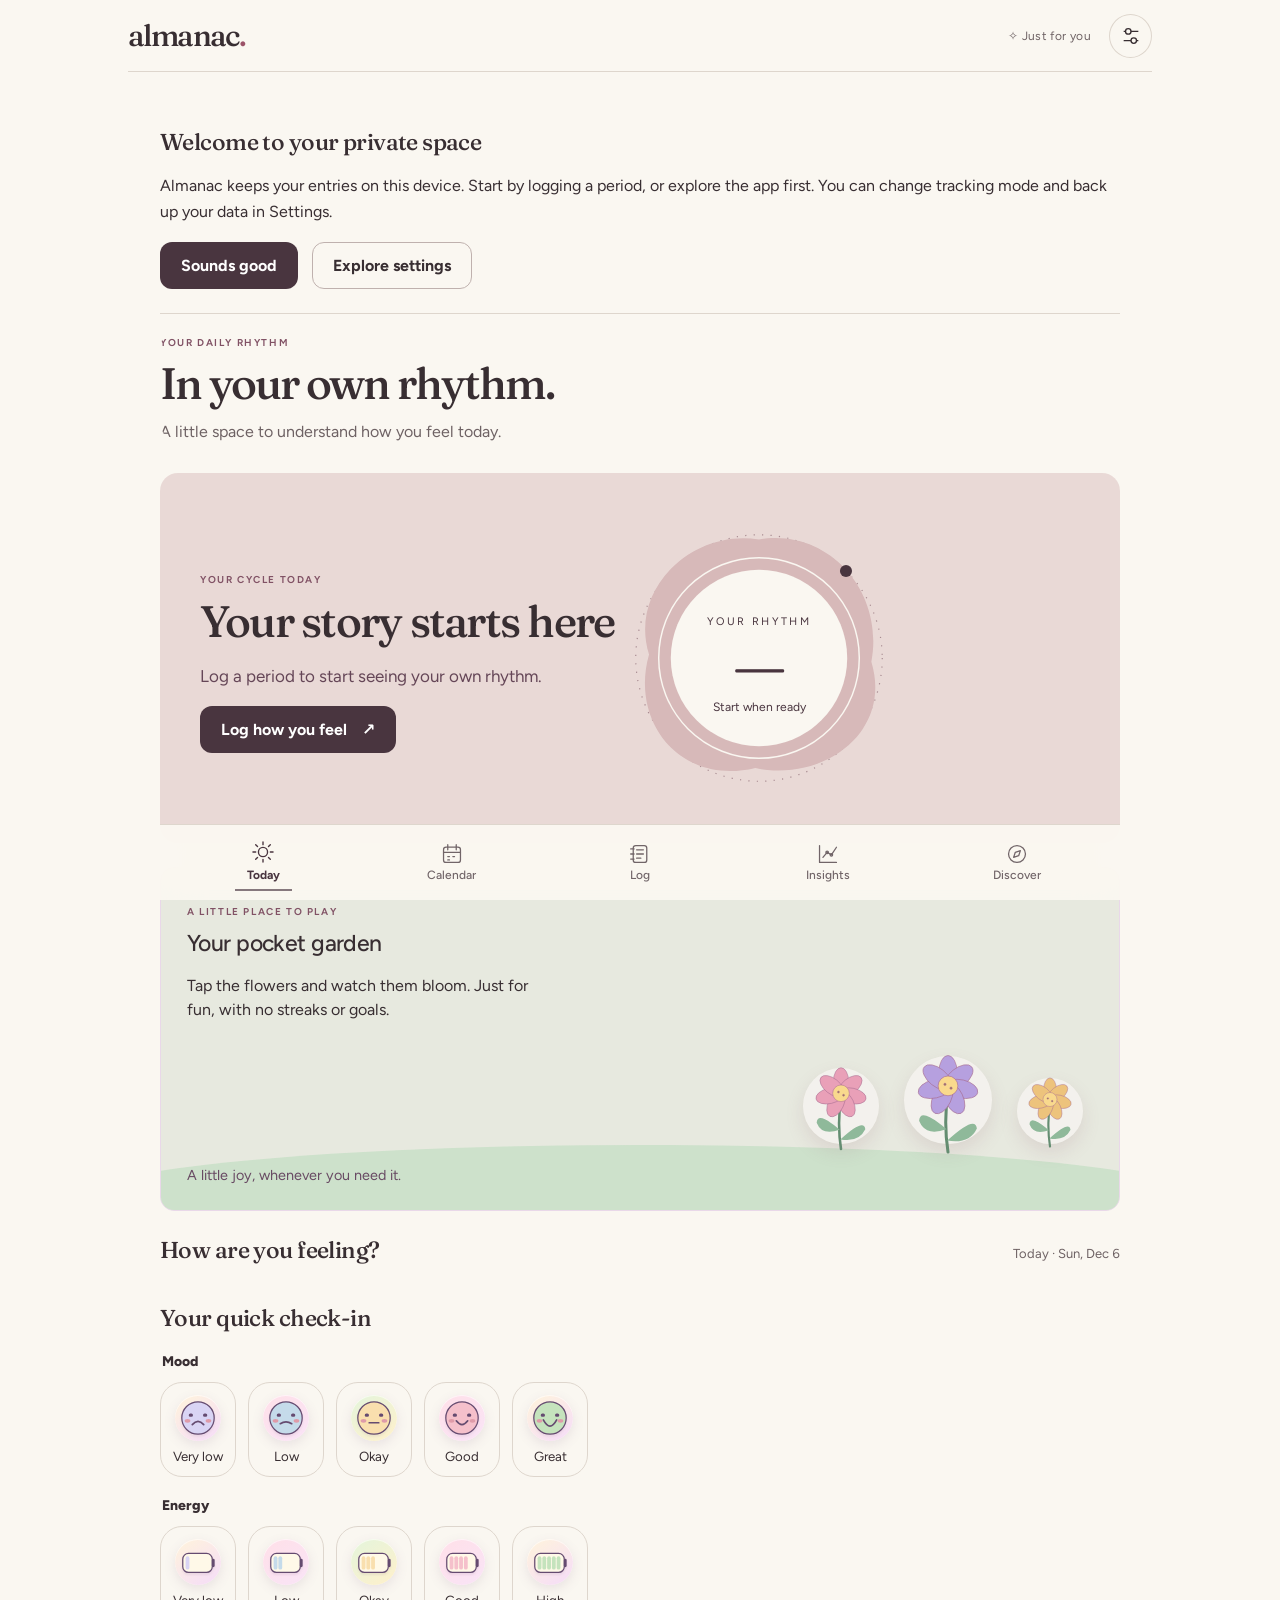
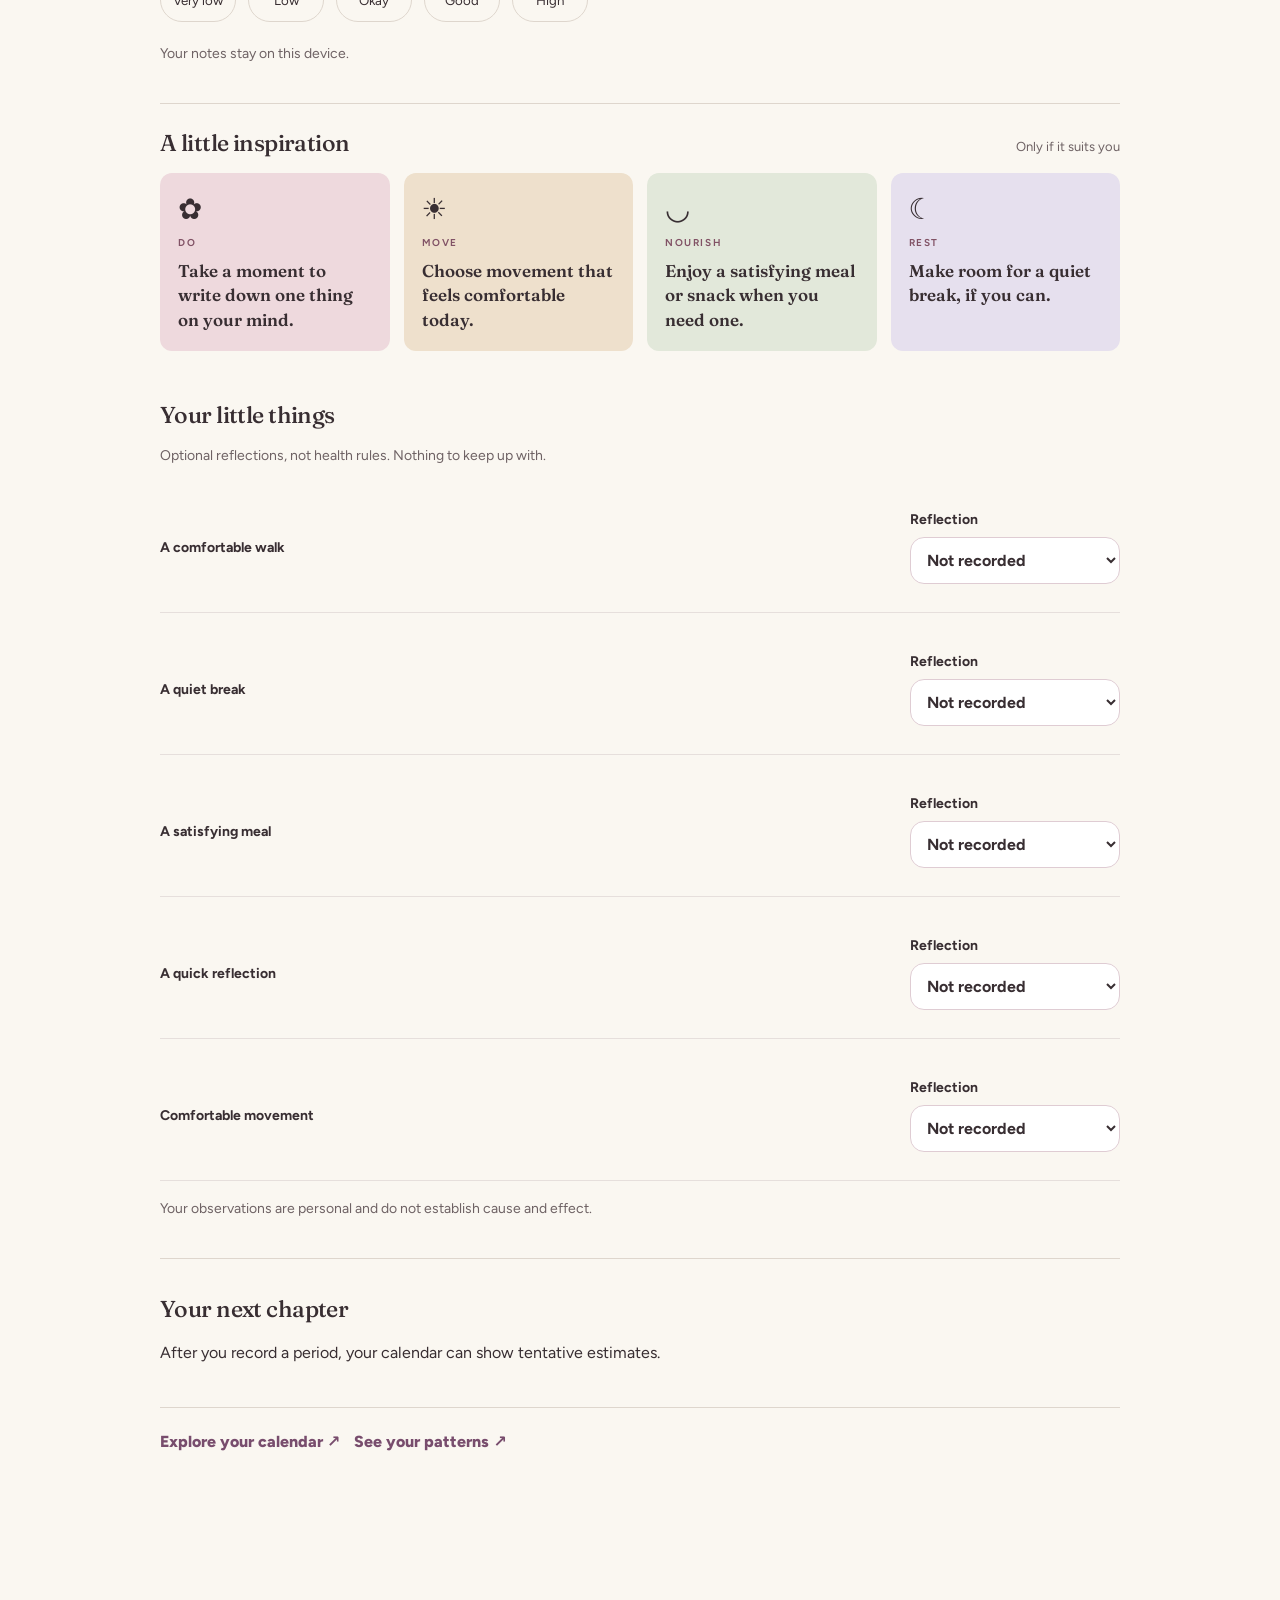
==== commit bea00368: "Introduce cohesive original line icon navigation and settings" ====
--- a/index.html
+++ b/index.html
@@ -1 +1 @@
-<!doctype html><html lang="en"><head><meta charset="utf-8"><meta name="viewport" content="width=device-width,initial-scale=1,viewport-fit=cover"><meta name="theme-color" content="#fff8f2"><meta name="description" content="Almanac — your private, playful cycle journal. Offline, no account."><title>Almanac — your days, your way</title><link rel="manifest" href="manifest.webmanifest"><link rel="icon" href="assets/icons/favicon.svg"><link rel="stylesheet" href="assets/css/reimagined.css"></head><body><a class="skip" href="#main">Skip to content</a><div id="app"><header class="top"><a href="#today" class="logo" aria-label="Almanac home"><span class="logo-flower">✿</span> almanac<span class="logo-dot">.</span></a><div class="top-actions"><span class="privacy">✧ Just for you</span><button type="button" class="icon-button" data-action="settings" aria-label="Open settings">⚙</button></div></header><main id="main" tabindex="-1"></main><nav class="bottom-nav" aria-label="Main navigation"><button data-tab="today"><svg aria-hidden="true" viewBox="0 0 26 26" width="28" height="28" fill="none" stroke-width="1.3"><path d="M12 8C4-2 0 12 8 12C0 20 14 25 14 16C23 23 28 8 17 10C22 0 10-2 12 8Z" fill="#e6a2bb" stroke="currentColor"/><circle cx="13" cy="12" r="3" fill="#ffe6a0"/></svg>Today</button><button data-tab="calendar"><svg aria-hidden="true" viewBox="0 0 26 26" width="28" height="28" fill="none" stroke-width="1.3"><rect x="3" y="5" width="20" height="18" rx="5" fill="#e9dcfa" stroke="currentColor"/><path d="M8 2v6M18 2v6M3 11h20" stroke="currentColor" stroke-linecap="round"/><circle cx="13" cy="17" r="3" fill="#b08ad9"/></svg>Calendar</button><button data-tab="log"><svg aria-hidden="true" viewBox="0 0 26 26" width="28" height="28" fill="none" stroke-width="1.3"><path d="M5 4h13a4 4 0 0 1 4 4v14H5a3 3 0 0 1-3-3V7a3 3 0 0 1 3-3Z" fill="#fbd9d3" stroke="currentColor"/><path d="m8 13 4 4 7-8" fill="none" stroke="currentColor" stroke-linecap="round"/></svg>Log</button><button data-tab="insights"><svg aria-hidden="true" viewBox="0 0 26 26" width="28" height="28" fill="none" stroke-width="1.3"><path d="M3 21V5M3 21h20" fill="none" stroke="currentColor" stroke-linecap="round"/><rect x="6" y="13" width="4" height="7" rx="2" fill="#e7a9c6"/><rect x="12" y="8" width="4" height="12" rx="2" fill="#bda4e9"/><rect x="18" y="3" width="4" height="17" rx="2" fill="#91c5aa"/></svg>Insights</button><button data-tab="discover"><svg aria-hidden="true" viewBox="0 0 26 26" width="28" height="28" fill="none" stroke-width="1.3"><path d="M13 22C10 15 3 17 3 8c7 0 10 3 10 8C13 9 17 4 23 3c0 10-4 15-10 19Z" fill="#b9dfc2" stroke="currentColor" stroke-linejoin="round"/><path d="M13 22V12" stroke="currentColor"/></svg>Discover</button></nav></div><dialog id="dialog" aria-labelledby="dialog-title"></dialog><div id="toast" role="status" aria-live="polite"></div><script src="assets/js/engine.js"></script><script src="assets/js/content.js"></script><script src="assets/js/reimagined.js"></script></body></html>+<!doctype html><html lang="en"><head><meta charset="utf-8"><meta name="viewport" content="width=device-width,initial-scale=1,viewport-fit=cover"><meta name="theme-color" content="#fff8f2"><meta name="description" content="Almanac — your private, playful cycle journal. Offline, no account."><title>Almanac — your days, your way</title><link rel="manifest" href="manifest.webmanifest"><link rel="icon" href="assets/icons/favicon.svg"><link rel="stylesheet" href="assets/css/reimagined.css"></head><body><a class="skip" href="#main">Skip to content</a><div id="app"><header class="top"><a href="#today" class="logo" aria-label="Almanac home"><span class="logo-flower">✿</span> almanac<span class="logo-dot">.</span></a><div class="top-actions"><span class="privacy">✧ Just for you</span><button type="button" class="icon-button" data-action="settings" aria-label="Open settings"><svg aria-hidden="true" viewBox="0 0 24 24" width="22" height="22" fill="none" stroke="currentColor" stroke-width="1.5"><path d="M4 7h16M4 17h16"/><circle cx="9" cy="7" r="3" fill="#faf7f1"/><circle cx="15" cy="17" r="3" fill="#faf7f1"/></svg></button></div></header><main id="main" tabindex="-1"></main><nav class="bottom-nav" aria-label="Main navigation"><button data-tab="today"><svg aria-hidden="true" viewBox="0 0 26 26" width="26" height="26" fill="none" stroke="currentColor" stroke-width="1.5" stroke-linecap="round" stroke-linejoin="round"><circle cx="13" cy="13" r="5"/><path d="M13 2v3m0 16v3M2 13h3m16 0h3M5 5l2 2m12 12 2 2M5 21l2-2M19 7l2-2"/></svg>Today</button><button data-tab="calendar"><svg aria-hidden="true" viewBox="0 0 26 26" width="26" height="26" fill="none" stroke="currentColor" stroke-width="1.5" stroke-linecap="round" stroke-linejoin="round"><rect x="3" y="5" width="20" height="18" rx="3"/><path d="M8 2v6m10-6v6M3 11h20m-15 5h2m4 0h2m-8 4h2"/></svg>Calendar</button><button data-tab="log"><svg aria-hidden="true" viewBox="0 0 26 26" width="26" height="26" fill="none" stroke="currentColor" stroke-width="1.5" stroke-linecap="round" stroke-linejoin="round"><rect x="5" y="3" width="16" height="20" rx="3"/><path d="M9 8h8m-8 5h8m-8 5h5M2 7h4M2 13h4M2 19h4"/></svg>Log</button><button data-tab="insights"><svg aria-hidden="true" viewBox="0 0 26 26" width="26" height="26" fill="none" stroke="currentColor" stroke-width="1.5" stroke-linecap="round" stroke-linejoin="round"><path d="M3 3v20h20M7 17l5-6 5 3 6-9"/><circle cx="12" cy="11" r="1.5"/><circle cx="17" cy="14" r="1.5"/></svg>Insights</button><button data-tab="discover"><svg aria-hidden="true" viewBox="0 0 26 26" width="26" height="26" fill="none" stroke="currentColor" stroke-width="1.5" stroke-linecap="round" stroke-linejoin="round"><circle cx="13" cy="13" r="10"/><path d="m17 9-2 6-6 2 2-6z"/></svg>Discover</button></nav></div><dialog id="dialog" aria-labelledby="dialog-title"></dialog><div id="toast" role="status" aria-live="polite"></div><script src="assets/js/engine.js"></script><script src="assets/js/content.js"></script><script src="assets/js/reimagined.js"></script></body></html>
--- a/assets/css/reimagined.css
+++ b/assets/css/reimagined.css
@@ -189,3 +189,124 @@
 @media(hover:hover) and (pointer:fine){.calendar-grid .cal-day:hover{transform:scale(1.09);z-index:2}}
 @keyframes living-calendar-appear{from{opacity:.4;transform:translateY(10px) scale(.985)}to{opacity:1;transform:translateY(0) scale(1)}}
 @media(prefers-reduced-motion:reduce){.insight-bar-track>span,.cycle-history-track>span,.calendar-grid:not(.weekdays){animation:none!important}.calendar-grid .cal-day{transition:none!important}.calendar-grid .cal-day.active,.calendar-grid .cal-day:hover{transform:none!important}}
+
+.hero-companion{appearance:none;border:0;background:transparent;display:grid;place-items:center;flex:0 1 44%;width:44%;min-width:0;max-width:280px;padding:0;cursor:pointer;align-self:center}
+.hero-companion svg{display:block;width:100%;height:auto;overflow:visible}
+.companion-body{transform-box:fill-box;transform-origin:center bottom;animation:companion-breathe 3.5s ease-in-out 2 alternate}
+.companion-wave .companion-body{animation:companion-hello .8s ease-in-out both}
+@keyframes companion-breathe{to{transform:translateY(-3px) scaleY(1.02)}}
+@keyframes companion-hello{0%,100%{transform:rotate(0)}30%{transform:rotate(-8deg) translateY(-5px)}65%{transform:rotate(6deg)}}
+.companion-wave .companion-spark{animation:companion-glimmer .8s ease-out}
+@keyframes companion-glimmer{50%{opacity:.2;transform:translateY(-8px)}}
+.hero-companion:focus-visible{outline:3px solid #795a96;outline-offset:3px;border-radius:24px}
+.bottom-nav button svg{display:block;flex-shrink:0;margin:auto;transition:transform .25s ease}
+.bottom-nav button[aria-current=page] svg{transform:translateY(-2px) scale(1.08)}
+@media(max-width:480px){.hero-companion{width:38%;flex-basis:38%;min-width:90px}}
+@media(prefers-reduced-motion:reduce){.companion-body,.companion-wave .companion-body,.companion-wave .companion-spark{animation:none!important}.bottom-nav button svg{transition:none!important}}
+
+.garden-flower::after{display:none}
+.garden-flower span{display:block;width:100%;height:auto}
+.garden-flower svg{display:block;width:100%;height:auto;max-height:130px;overflow:visible}
+.garden-flower .svg-petals{transform-box:fill-box;transform-origin:center}
+.garden-flower.blooming .svg-petals{animation:petal-bloom .75s cubic-bezier(.2,1.5,.4,1)}
+@keyframes petal-bloom{0%,100%{scale:1}45%{scale:1.2;rotate:12deg}}
+.discover-cover{overflow:hidden;border-radius:18px;margin-bottom:14px}
+.discover-cover svg{display:block;width:100%;height:auto}
+.cover-scene{transform-box:fill-box;transform-origin:center;transition:transform .45s cubic-bezier(.2,.8,.2,1)}
+@media(hover:hover) and (pointer:fine){.discover-card:hover .cover-scene{transform:scale(1.08) rotate(3deg)}}
+@media(prefers-reduced-motion:reduce){.garden-flower.blooming .svg-petals{animation:none!important}.cover-scene{transition:none!important}.discover-card:hover .cover-scene{transform:none!important}}
+
+/* Editorial illustration and tactile navigation refinement */
+.art-symbol svg{display:block;overflow:visible;filter:drop-shadow(0 5px 5px #70506d18)}
+.bottom-nav button{position:relative;isolation:isolate;border-radius:20px;transition:background-color .24s ease,transform .24s ease}
+.bottom-nav button[aria-current=page]::before{content:"";position:absolute;inset:2px 8px;border-radius:18px;background:#eadcf3;opacity:.65;z-index:-1;animation:nav-bloom .32s ease-out both}
+.bottom-nav button:active{transform:scale(.96)}
+@keyframes nav-bloom{from{opacity:0;transform:scale(.8)}to{opacity:.65;transform:scale(1)}}
+@media(prefers-reduced-motion:reduce){.bottom-nav button,.bottom-nav button:active{transition:none!important;transform:none!important}.bottom-nav button[aria-current=page]::before{animation:none!important}}
+
+/* Living dashboard: layered landscape and tactile illustrated controls */
+body[data-view="today"] .hero-card{position:relative;isolation:isolate;background:radial-gradient(ellipse at 78% 20%,#ffe9b9 0,transparent 42%),linear-gradient(135deg,#f9e6ef,#e8def6 62%,#dcebdc)}
+body[data-view="today"] .hero-card::before,body[data-view="today"] .hero-card::after{content:"";position:absolute;pointer-events:none;z-index:-1;width:85%;height:45%;border-radius:50% 50% 0 0;bottom:-24%;right:-10%;background:#a9c9b5;opacity:.55}
+body[data-view="today"] .hero-card::after{right:35%;bottom:-31%;background:#c2addb;opacity:.45;width:90%;height:55%}
+.hero-companion .companion-flower{transform-box:fill-box;transform-origin:center bottom}
+.hero-companion.companion-wave .companion-flower{animation:living-flower-wave .8s ease-in-out}
+@keyframes living-flower-wave{0%,100%{rotate:0deg}35%{rotate:-12deg}70%{rotate:9deg}}
+.hero-companion .companion-spark{transform-box:fill-box;transform-origin:center}
+@media(hover:hover) and (pointer:fine){.hero-companion:hover .companion-body{filter:drop-shadow(0 5px 5px #78577b30)}}
+.illustrated-choices .choice-symbol svg{display:block;max-width:100%;height:auto;filter:drop-shadow(0 2px 1px #654b7018)}
+.illustrated-choices .choice[aria-pressed=true] .choice-symbol{background:#f5e5ff;box-shadow:0 0 0 2px #ac70be55,0 5px 12px #795b8120}
+.illustrated-choices .choice:active .choice-symbol{transform:scale(.92)}
+@media(prefers-reduced-motion:reduce){.hero-companion.companion-wave .companion-flower{animation:none!important}.illustrated-choices .choice:active .choice-symbol{transform:none!important}}
+
+/* Circular month overview */
+.month-explorer{display:grid;grid-template-columns:minmax(110px,190px) minmax(0,1fr);align-items:center;gap:24px;background:linear-gradient(135deg,#fff8f2,#f1e9fa)}
+.month-wheel svg{display:block;width:100%;height:auto;max-width:200px;margin:auto}
+.month-marks{transform-origin:100px 100px;animation:month-unfold .65s ease-out both}
+@keyframes month-unfold{from{opacity:.25;transform:rotate(-15deg) scale(.9)}to{opacity:1;transform:rotate(0) scale(1)}}
+@media(max-width:480px){.month-explorer{grid-template-columns:1fr;gap:8px}.month-wheel svg{max-width:160px}}
+@media(prefers-reduced-motion:reduce){.month-marks{animation:none!important}}
+
+/* Final editorial interaction layer */
+.phase-strip{display:grid;grid-template-columns:repeat(2,minmax(0,1fr));gap:12px}.phase-tile{border:1px solid #d8c9df;border-radius:18px;padding:12px;background:#fff8f5;color:#49394e}.phase-tile summary{cursor:pointer;min-height:44px}.phase-art{display:block;background:linear-gradient(145deg,#f7e5ef,#e8e9fa);border-radius:14px;text-align:center;margin-bottom:8px}.phase-art svg{height:100px;width:auto;max-width:100%}.phase-tile[open] .phase-art svg{animation:phase-reveal .5s ease-out}.view-arrival{animation:view-arrive .28s ease-out}.month-wheel{touch-action:pan-y}.date-summary ul{padding-inline-start:1.25rem}.discover-card details[open]{animation:view-arrive .25s ease-out}.phase-tile summary:focus-visible,.discover-card summary:focus-visible{outline:3px solid #79508d;outline-offset:4px}@keyframes phase-reveal{from{transform:scale(.88)}to{transform:scale(1)}}@keyframes view-arrive{from{opacity:.65;transform:translateY(6px)}to{opacity:1;transform:translateY(0)}}@media(max-width:350px){.phase-strip{grid-template-columns:1fr}}@media(prefers-reduced-motion:reduce){.view-arrival,.phase-tile[open] .phase-art svg,.discover-card details[open]{animation:none!important}}
+
+/* Community edition: readable hierarchy and compact, accessible controls */
+:root{font-size:16px;--muted:#6e5d69}main .page-intro h1{font-size:clamp(1.75rem,3.5vw,2.25rem);line-height:1.15;letter-spacing:-.025em}main .hero-copy h2{font-size:clamp(1.75rem,4vw,2.5rem);line-height:1.15}main .panel h2,main .section-heading h2,main .garden-copy h2{font-size:clamp(1.2rem,2.4vw,1.4rem);line-height:1.25}main .panel{padding:clamp(16px,3vw,26px);margin-bottom:18px}main .page-intro{margin-bottom:24px}main .panel p{line-height:1.65}main .fine{font-size:.875rem}main .choice{min-height:44px;font-size:.875rem}main .primary,main .secondary,.icon-button{min-height:44px}main .date-select{flex-wrap:wrap;align-items:center;padding:16px;background:var(--paper);border:1px solid var(--line);border-radius:18px}main .date-select input{min-height:48px;max-width:100%;font-size:16px}main .cal-day{display:flex;flex-direction:column;align-items:center;justify-content:center;gap:2px;min-height:44px}main .cal-day.phase-winter{background:#f4d3de}main .cal-day.phase-spring{background:#dcebd8}main .cal-day.phase-summer{background:#e5dcf5}main .cal-day.phase-autumn{background:#f5e7cb}main .cal-day.recorded{background:#e9aab9}main .phase-letter{font-size:10px;line-height:1;color:#594657}main .symptom-guide{border:1px solid var(--line);border-radius:14px;padding:12px 14px;margin:0 0 14px;background:#faf5fb}main .symptom-guide summary{cursor:pointer;font-weight:700;min-height:24px}main .symptom-guide dt{font-weight:700;margin-top:12px}main .symptom-guide dd{margin:4px 0 0;line-height:1.55}main input,main textarea,main select{font-size:16px} .bottom-nav button{min-height:48px;font-size:12px}
+@media(max-width:480px){main .calendar-grid{gap:3px}main .cal-day{border-radius:9px;aspect-ratio:auto;min-height:44px}main .date-select{display:grid;gap:8px}main .date-select input{width:100%}main .page-intro h1{font-size:1.75rem}main .hero-copy h2{font-size:1.75rem}main .panel{border-radius:20px}}
+
+/* Cohesive editorial layout and accessible interaction states */
+:root{--space-1:8px;--space-2:12px;--space-3:16px;--space-4:24px;--radius-card:22px;--shadow:0 6px 24px #684a570c}main{padding-top:24px}main .page-intro{max-width:none;min-height:116px}main .hero-card{min-height:220px;padding:clamp(20px,4vw,36px);margin-bottom:24px;border-radius:var(--radius-card)}main .panel{border-radius:var(--radius-card)}main .living-garden{min-height:220px;margin-bottom:24px}main .illustrated-choices .choice{color:var(--ink);min-height:80px;justify-content:center;align-items:center}main .illustrated-choices .choice.selected{color:#563e56;border:2px solid #78528a}main .journal-history{display:grid;grid-template-columns:repeat(auto-fit,minmax(160px,1fr));gap:var(--space-1)}main .journal-history button{justify-content:space-between;text-align:left}main .date-select .link-row{flex:1 0 100%;gap:8px}main .date-select .fine{flex-basis:100%;margin:0}main .date-select .link-row button{flex:1;padding:8px 10px;font-size:.875rem}main .discover-card{display:flex;flex-direction:column;align-items:stretch}main .discover-card details{margin-top:auto}main .discover-card[hidden]{display:none}main .discover-cover{border-radius:14px}main .metric{min-width:0;overflow-wrap:anywhere}main .metric strong{font-size:clamp(1.25rem,3vw,1.8rem)}main .insight-illustration{min-height:96px}main .symptom-guide summary{min-height:44px;display:list-item;align-content:center}main .calendar-grid .cal-day.active{outline:2px solid #563e56;transform:none}main .calendar-grid .cal-day:focus-visible{z-index:3}main .choice:focus-visible{outline-offset:3px}.bottom-nav{padding-bottom:max(9px,env(safe-area-inset-bottom))}.bottom-nav button[aria-current=page]{color:#563e56}.bottom-nav button{min-width:0}.bottom-nav button svg{width:23px;height:23px}main .panel h3{font-size:1.0625rem;line-height:1.4}main .fine{overflow-wrap:anywhere}
+@media(max-width:540px){#app{padding-inline:12px}main{padding-top:16px;padding-bottom:calc(110px + env(safe-area-inset-bottom))}main .page-intro{min-height:100px;padding-right:84px!important}main .hero-card{min-height:200px;gap:8px}main .hero-copy{min-width:0}main .hero-copy>p:not(.kicker){font-size:15px}main .hero-copy .primary{padding:10px 14px;gap:6px}main .month-explorer{grid-template-columns:90px minmax(0,1fr);gap:12px}main .month-explorer p{font-size:14px}main .living-garden{min-height:250px}main .illustrated-choices .choice-list{gap:8px}main .phase-strip{gap:8px}main .phase-art svg{height:76px}.bottom-nav{width:100%;border-radius:18px 18px 0 0;gap:2px}}
+@media(max-width:350px){main .calendar-grid{gap:2px}main .cal-day{min-height:40px}main .month-explorer{grid-template-columns:1fr}main .hero-card{flex-wrap:wrap}main .hero-companion{margin:auto}main .date-select .link-row{flex-wrap:wrap}}
+@media(prefers-reduced-motion:reduce){main *,main *::before,main *::after,.bottom-nav *{animation:none!important;transition:none!important;scroll-behavior:auto!important}}
+
+/* Optional accessibility preferences; system reduced motion remains respected. */
+body.quiet-motion *,body.quiet-motion *::before,body.quiet-motion *::after{animation-duration:.01ms!important;animation-iteration-count:1!important;transition-duration:.01ms!important;scroll-behavior:auto!important}
+body.large-reading .panel p,body.large-reading .panel li,body.large-reading .page-intro p:not(.kicker),body.large-reading .field,body.large-reading .toggle-field{font-size:1.125rem;line-height:1.65;overflow-wrap:anywhere}
+body.large-reading .fine{font-size:.95rem;line-height:1.55}
+
+/* Studio: editorial foundations. Functional states remain independent of decoration. */
+:root{--ink:#382e32;--muted:#6e6264;--paper:#faf7f1;--line:#ded6cd;--rose:#eac0ca;--sage:#cad7bf;--lilac:#ccc0e0;--peach:#e6ca9d;--shadow:none;background:var(--paper)}
+body,body[data-view]{background:var(--paper);color:var(--ink)}
+#app{max-width:1120px;padding-inline:clamp(16px,4vw,48px)}
+.top{height:72px;border-bottom:1px solid var(--line)}
+.logo{font-weight:500;letter-spacing:-1.6px;font-size:30px}.logo-flower{display:none}.logo-dot{color:#9b5268}
+.privacy{font-size:12px;letter-spacing:.03em}.icon-button{background:transparent;border-color:var(--line);font-size:20px}
+main{max-width:960px;padding-top:32px}
+main .page-intro{min-height:0;margin:0 0 28px;padding:0!important;max-width:620px}
+.page-intro-art{display:none}
+main .page-intro h1{font-weight:500;font-size:clamp(30px,4vw,44px);letter-spacing:-.045em;line-height:1.1}
+.kicker{color:#815265;font-size:10px;letter-spacing:.16em;font-weight:650}
+main .panel{background:transparent;border:0;border-bottom:1px solid var(--line);border-radius:0;box-shadow:none;padding:24px 0;margin:0 0 12px}
+main .panel:hover{box-shadow:none;transform:none}
+main .panel h2,main .section-heading h2,main .garden-copy h2{font-weight:500;font-size:23px;letter-spacing:-.025em}
+main .hero-card,body[data-view="today"] main .hero-card{background:#e9d9d6;border-radius:18px;box-shadow:none;padding:clamp(22px,4vw,40px);min-height:260px}
+body[data-view="today"] .hero-card::before,body[data-view="today"] .hero-card::after{display:none}
+main .hero-copy h2{font-weight:500;font-size:clamp(30px,4vw,44px);letter-spacing:-.04em}
+.primary{background:#49353f;color:#fff;border-radius:12px}.secondary{background:transparent;border-color:#bfb1ae;color:var(--ink);border-radius:12px}
+main .choice{border-radius:10px;background:transparent;border-color:var(--line)}main .choice.selected{background:#49353f;color:white}
+main .idea{border-radius:12px;min-height:140px;padding:18px}.idea.rose{background:#eed9dd}.idea.apricot{background:#eee0cc}.idea.sage{background:#e2e8da}.idea.lilac{background:#e6e0ee}
+main .metric{background:transparent;border-radius:0;border-top:1px solid var(--line);padding:18px 8px}.metric strong{font-weight:500}
+main .calendar-grid{gap:5px}main .cal-day{border-radius:7px;background:#f0ece5;font-weight:500}
+main .cal-day.phase-winter{background:#eed3da}main .cal-day.phase-spring{background:#dce6d3}main .cal-day.phase-summer{background:#e4dced}main .cal-day.phase-autumn{background:#eee1c9}main .cal-day.recorded{background:#dca1b1}
+main .cal-day.estimated{border:1px dashed #98677a}main .cal-day.active{outline:2px solid #49353f}
+main .date-select,main .symptom-guide{background:transparent;border:0;border-bottom:1px solid var(--line);border-radius:0;padding:14px 0}
+main .discover-card{background:transparent;border:0;border-bottom:1px solid var(--line);border-radius:0;box-shadow:none;padding:0 0 20px}
+main .discover-cover{border-radius:10px}.phase-tile{background:transparent;border:1px solid var(--line);border-radius:10px}
+.bottom-nav{background:#faf7f1f5;border:0;border-top:1px solid var(--line);border-radius:0;box-shadow:none;width:min(960px,100%);gap:0}
+.bottom-nav button{border-radius:0;color:#716568;font-weight:500}.bottom-nav button[aria-current=page]{background:transparent;color:#49353f;box-shadow:none;font-weight:700}
+.bottom-nav button[aria-current=page]::before{inset:auto 35% 0;height:2px;background:#49353f;border-radius:0;opacity:1}
+.bottom-nav button svg{width:22px;height:22px}.bottom-nav button svg [fill]:not([fill="none"]){fill:currentColor;fill-opacity:.12}
+dialog{border-radius:16px;box-shadow:0 16px 60px #382e3220}
+@media(max-width:540px){#app{padding-inline:16px}.top{height:64px}main{padding-top:22px}main .page-intro h1{font-size:32px}main .hero-copy h2{font-size:30px}main .hero-card{min-height:220px}main .panel{padding:20px 0}main .calendar-grid{gap:3px}.bottom-nav{padding-inline:4px}}
+
+/* Studio screen compositions */
+.studio-orbit{max-width:290px}.studio-orbit .companion-body{transform-origin:center;animation:studio-drift 8s ease-in-out 2 alternate}.studio-orbit.companion-wave .companion-body{animation:studio-pulse .7s ease-out}
+@keyframes studio-drift{to{transform:rotate(8deg)}}@keyframes studio-pulse{50%{transform:rotate(12deg) scale(.94)}}
+.studio-phase-key{display:grid;grid-template-columns:repeat(4,minmax(0,1fr));gap:5px;margin:16px 0}.studio-phase-key span{font-size:12px;padding:8px 3px;text-align:center;border-radius:6px;overflow-wrap:anywhere}.studio-phase-key .winter{background:#eed3da}.studio-phase-key .spring{background:#dce6d3}.studio-phase-key .summer{background:#e4dced}.studio-phase-key .autumn{background:#eee1c9}
+main .studio-date{position:sticky;top:0;z-index:4;background:var(--paper);padding:12px 0}.studio-date .link-row button{min-height:44px}
+.studio-insight-art{height:100px;overflow:hidden;border-radius:10px;background:#eee8df;margin-bottom:24px}.studio-insight-art svg{width:100%;height:100%;display:block}
+main .insight-bar-track,main .cycle-history-track{background:#eae4dc;border-radius:3px}main .insight-bar-track>span,main .cycle-history-track>span{background:#9b6678;border-radius:3px}
+main .discover-number{font:600 11px Figtree,system-ui,sans-serif;text-transform:uppercase;letter-spacing:.12em;color:#815265}main .discover-search{margin:0 0 12px}
+main .living-garden{background:#e7e9df;border-radius:14px;box-shadow:none}main .phase-art{background:#eae5df;border-radius:8px}
+@media(max-width:540px){main .hero-card{flex-direction:column-reverse;align-items:stretch;gap:12px}main .hero-copy{max-width:none}main .studio-orbit{width:100%;max-width:210px;align-self:center;flex:auto}main .studio-date{position:static}.studio-phase-key span{font-size:11px}}
+@media(prefers-reduced-motion:reduce){.studio-orbit .companion-body,.studio-orbit.companion-wave .companion-body{animation:none!important}}
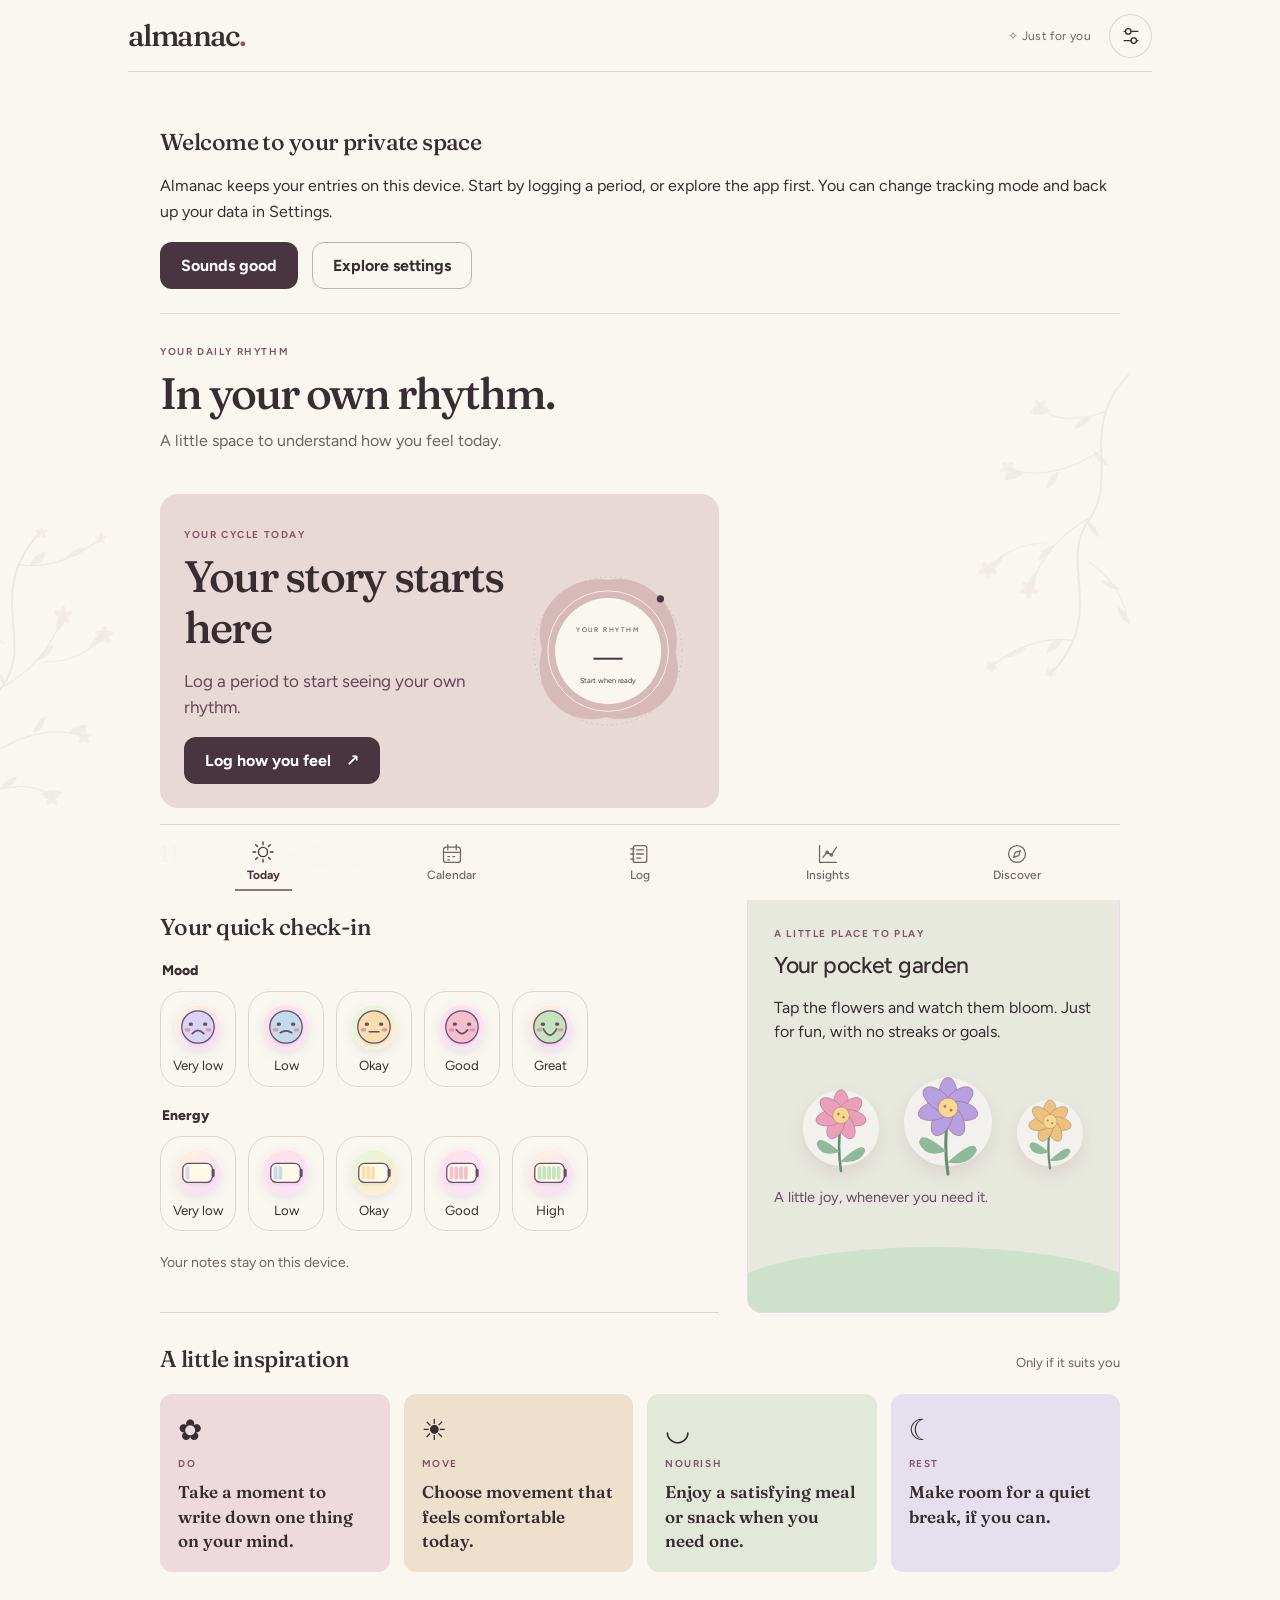
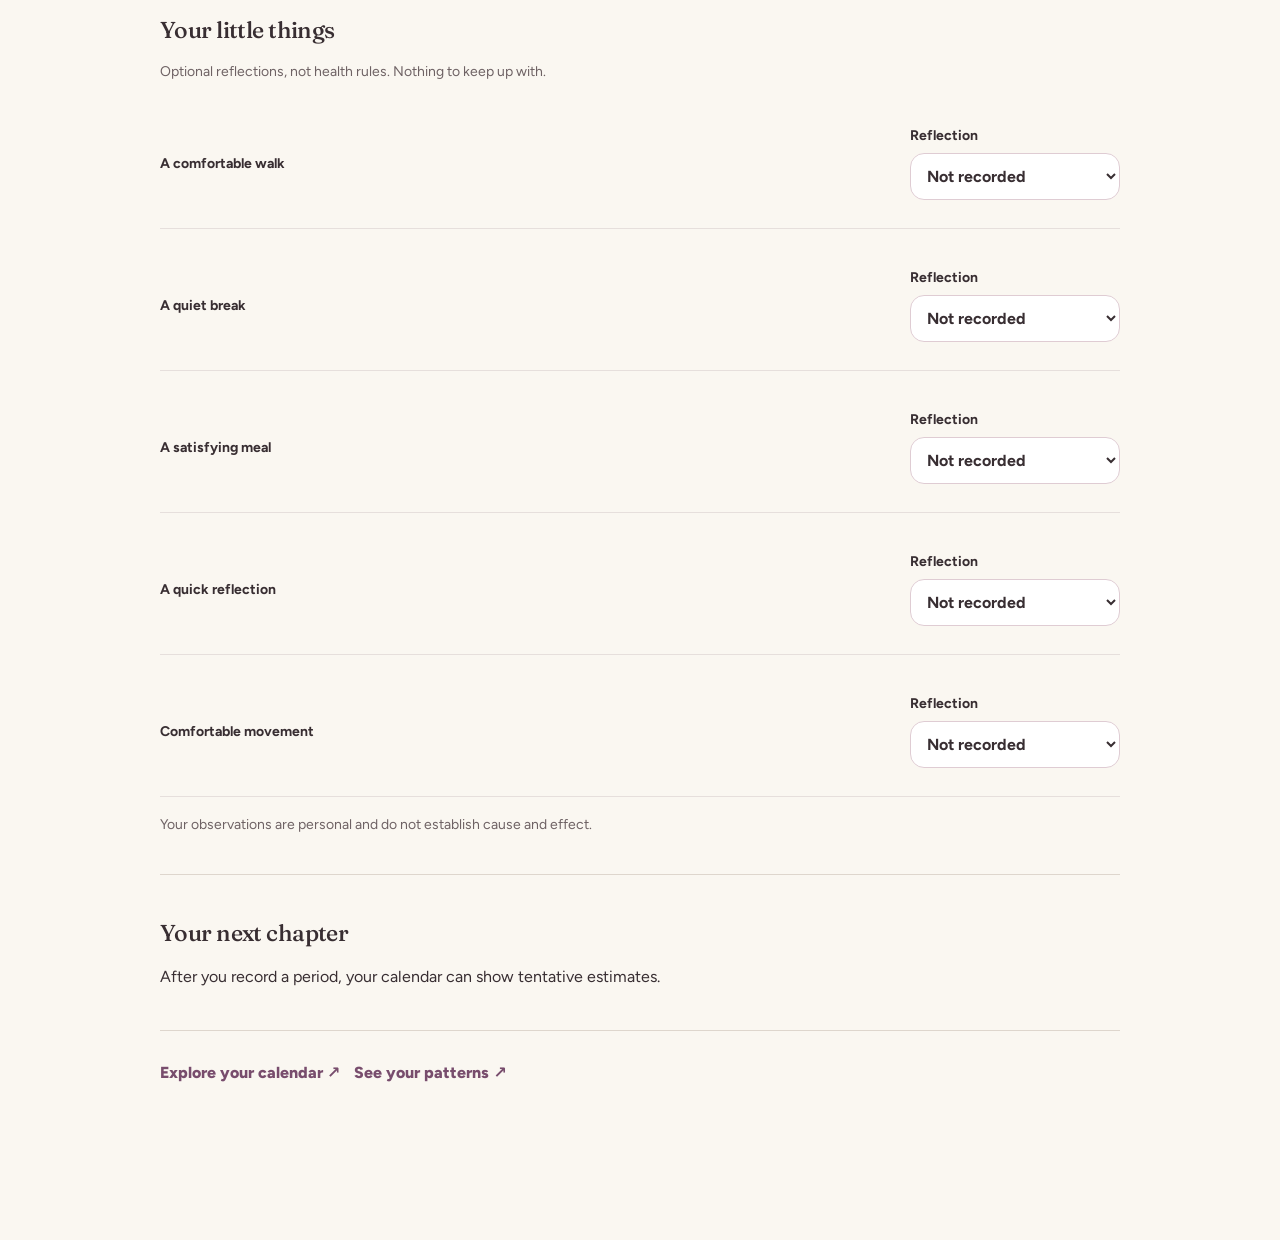
==== commit f6d73226: "Mount noninteractive atmospheric petals across all five tabs" ====
--- a/index.html
+++ b/index.html
@@ -1 +1 @@
-<!doctype html><html lang="en"><head><meta charset="utf-8"><meta name="viewport" content="width=device-width,initial-scale=1,viewport-fit=cover"><meta name="theme-color" content="#fff8f2"><meta name="description" content="Almanac — your private, playful cycle journal. Offline, no account."><title>Almanac — your days, your way</title><link rel="manifest" href="manifest.webmanifest"><link rel="icon" href="assets/icons/favicon.svg"><link rel="stylesheet" href="assets/css/reimagined.css"></head><body><a class="skip" href="#main">Skip to content</a><div id="app"><header class="top"><a href="#today" class="logo" aria-label="Almanac home"><span class="logo-flower">✿</span> almanac<span class="logo-dot">.</span></a><div class="top-actions"><span class="privacy">✧ Just for you</span><button type="button" class="icon-button" data-action="settings" aria-label="Open settings"><svg aria-hidden="true" viewBox="0 0 24 24" width="22" height="22" fill="none" stroke="currentColor" stroke-width="1.5"><path d="M4 7h16M4 17h16"/><circle cx="9" cy="7" r="3" fill="#faf7f1"/><circle cx="15" cy="17" r="3" fill="#faf7f1"/></svg></button></div></header><main id="main" tabindex="-1"></main><nav class="bottom-nav" aria-label="Main navigation"><button data-tab="today"><svg aria-hidden="true" viewBox="0 0 26 26" width="26" height="26" fill="none" stroke="currentColor" stroke-width="1.5" stroke-linecap="round" stroke-linejoin="round"><circle cx="13" cy="13" r="5"/><path d="M13 2v3m0 16v3M2 13h3m16 0h3M5 5l2 2m12 12 2 2M5 21l2-2M19 7l2-2"/></svg>Today</button><button data-tab="calendar"><svg aria-hidden="true" viewBox="0 0 26 26" width="26" height="26" fill="none" stroke="currentColor" stroke-width="1.5" stroke-linecap="round" stroke-linejoin="round"><rect x="3" y="5" width="20" height="18" rx="3"/><path d="M8 2v6m10-6v6M3 11h20m-15 5h2m4 0h2m-8 4h2"/></svg>Calendar</button><button data-tab="log"><svg aria-hidden="true" viewBox="0 0 26 26" width="26" height="26" fill="none" stroke="currentColor" stroke-width="1.5" stroke-linecap="round" stroke-linejoin="round"><rect x="5" y="3" width="16" height="20" rx="3"/><path d="M9 8h8m-8 5h8m-8 5h5M2 7h4M2 13h4M2 19h4"/></svg>Log</button><button data-tab="insights"><svg aria-hidden="true" viewBox="0 0 26 26" width="26" height="26" fill="none" stroke="currentColor" stroke-width="1.5" stroke-linecap="round" stroke-linejoin="round"><path d="M3 3v20h20M7 17l5-6 5 3 6-9"/><circle cx="12" cy="11" r="1.5"/><circle cx="17" cy="14" r="1.5"/></svg>Insights</button><button data-tab="discover"><svg aria-hidden="true" viewBox="0 0 26 26" width="26" height="26" fill="none" stroke="currentColor" stroke-width="1.5" stroke-linecap="round" stroke-linejoin="round"><circle cx="13" cy="13" r="10"/><path d="m17 9-2 6-6 2 2-6z"/></svg>Discover</button></nav></div><dialog id="dialog" aria-labelledby="dialog-title"></dialog><div id="toast" role="status" aria-live="polite"></div><script src="assets/js/engine.js"></script><script src="assets/js/content.js"></script><script src="assets/js/reimagined.js"></script></body></html>+<!doctype html><html lang="en"><head><meta charset="utf-8"><meta name="viewport" content="width=device-width,initial-scale=1,viewport-fit=cover"><meta name="theme-color" content="#fff8f2"><meta name="description" content="Almanac — your private, playful cycle journal. Offline, no account."><title>Almanac — your days, your way</title><link rel="manifest" href="manifest.webmanifest"><link rel="icon" href="assets/icons/favicon.svg"><link rel="stylesheet" href="assets/css/reimagined.css"></head><body><a class="skip" href="#main">Skip to content</a><div id="app"><header class="top"><a href="#today" class="logo" aria-label="Almanac home"><span class="logo-flower">✿</span> almanac<span class="logo-dot">.</span></a><div class="top-actions"><span class="privacy">✧ Just for you</span><button type="button" class="icon-button" data-action="settings" aria-label="Open settings"><svg aria-hidden="true" viewBox="0 0 24 24" width="22" height="22" fill="none" stroke="currentColor" stroke-width="1.5"><path d="M4 7h16M4 17h16"/><circle cx="9" cy="7" r="3" fill="#faf7f1"/><circle cx="15" cy="17" r="3" fill="#faf7f1"/></svg></button></div></header><main id="main" tabindex="-1"></main><nav class="bottom-nav" aria-label="Main navigation"><button data-tab="today"><svg aria-hidden="true" viewBox="0 0 26 26" width="26" height="26" fill="none" stroke="currentColor" stroke-width="1.5" stroke-linecap="round" stroke-linejoin="round"><circle cx="13" cy="13" r="5"/><path d="M13 2v3m0 16v3M2 13h3m16 0h3M5 5l2 2m12 12 2 2M5 21l2-2M19 7l2-2"/></svg>Today</button><button data-tab="calendar"><svg aria-hidden="true" viewBox="0 0 26 26" width="26" height="26" fill="none" stroke="currentColor" stroke-width="1.5" stroke-linecap="round" stroke-linejoin="round"><rect x="3" y="5" width="20" height="18" rx="3"/><path d="M8 2v6m10-6v6M3 11h20m-15 5h2m4 0h2m-8 4h2"/></svg>Calendar</button><button data-tab="log"><svg aria-hidden="true" viewBox="0 0 26 26" width="26" height="26" fill="none" stroke="currentColor" stroke-width="1.5" stroke-linecap="round" stroke-linejoin="round"><rect x="5" y="3" width="16" height="20" rx="3"/><path d="M9 8h8m-8 5h8m-8 5h5M2 7h4M2 13h4M2 19h4"/></svg>Log</button><button data-tab="insights"><svg aria-hidden="true" viewBox="0 0 26 26" width="26" height="26" fill="none" stroke="currentColor" stroke-width="1.5" stroke-linecap="round" stroke-linejoin="round"><path d="M3 3v20h20M7 17l5-6 5 3 6-9"/><circle cx="12" cy="11" r="1.5"/><circle cx="17" cy="14" r="1.5"/></svg>Insights</button><button data-tab="discover"><svg aria-hidden="true" viewBox="0 0 26 26" width="26" height="26" fill="none" stroke="currentColor" stroke-width="1.5" stroke-linecap="round" stroke-linejoin="round"><circle cx="13" cy="13" r="10"/><path d="m17 9-2 6-6 2 2-6z"/></svg>Discover</button></nav></div><dialog id="dialog" aria-labelledby="dialog-title"></dialog><div id="toast" role="status" aria-live="polite"></div><script src="assets/js/engine.js"></script><script src="assets/js/content.js"></script><script src="assets/js/reimagined.js"></script><div class="studio-petals" aria-hidden="true"><i></i><i></i><i></i></div></body></html>
--- a/assets/css/reimagined.css
+++ b/assets/css/reimagined.css
@@ -310,3 +310,85 @@
 main .living-garden{background:#e7e9df;border-radius:14px;box-shadow:none}main .phase-art{background:#eae5df;border-radius:8px}
 @media(max-width:540px){main .hero-card{flex-direction:column-reverse;align-items:stretch;gap:12px}main .hero-copy{max-width:none}main .studio-orbit{width:100%;max-width:210px;align-self:center;flex:auto}main .studio-date{position:static}.studio-phase-key span{font-size:11px}}
 @media(prefers-reduced-motion:reduce){.studio-orbit .companion-body,.studio-orbit.companion-wave .companion-body{animation:none!important}}
+
+/* Studio midnight palette */
+body[data-theme="dark"]{color-scheme:dark;--paper:#241f26;--ink:#f3e9e7;--muted:#c9b9c2;--line:#51434e;--shadow:none;background:var(--paper);color:var(--ink)}body[data-theme="dark"] .bottom-nav{background:#241f26f5} body[data-theme="dark"] .bottom-nav button{color:#c9b9c2} body[data-theme="dark"] .bottom-nav button[aria-current=page]{color:#f3e9e7} body[data-theme="dark"] .bottom-nav button[aria-current=page]::before{background:#eac0ca} body[data-theme="dark"] .kicker,body[data-theme="dark"] .discover-number{color:#e4b5c7} body[data-theme="dark"] .secondary,body[data-theme="dark"] .icon-button,body[data-theme="dark"] .text-button{color:var(--ink)} body[data-theme="dark"] .field input,body[data-theme="dark"] .field select,body[data-theme="dark"] .field textarea,body[data-theme="dark"] .date-select input{background:#302832;color:var(--ink);border-color:var(--line)} body[data-theme="dark"] main .hero-card,body[data-theme="dark"] main .living-garden,body[data-theme="dark"] main .idea,body[data-theme="dark"] main .cal-day,body[data-theme="dark"] .studio-phase-key span{color:#382e32} body[data-theme="dark"] main .hero-card .kicker,body[data-theme="dark"] main .living-garden .kicker,body[data-theme="dark"] main .idea .kicker{color:#815265} body[data-theme="dark"] main .hero-copy h2,body[data-theme="dark"] main .garden-copy h2{color:#382e32} body[data-theme="dark"] main .choice{color:var(--ink)} body[data-theme="dark"] main .choice.selected{color:#fff;background:#78536b} body[data-theme="dark"] main .cal-day.active{outline-color:#f3e9e7} body[data-theme="dark"] main .panel p,body[data-theme="dark"] main .metric span{color:var(--muted)} body[data-theme="dark"] main .garden-copy p{color:#49353f} body[data-theme="dark"] .privacy{color:var(--muted)} body[data-theme="dark"] .phase-tile{color:var(--ink)} body[data-theme="dark"] .logo{color:var(--ink)}
+@media(prefers-color-scheme:dark){body[data-theme="system"]{color-scheme:dark;--paper:#241f26;--ink:#f3e9e7;--muted:#c9b9c2;--line:#51434e;--shadow:none;background:var(--paper);color:var(--ink)}body[data-theme="system"] .bottom-nav{background:#241f26f5} body[data-theme="system"] .bottom-nav button{color:#c9b9c2} body[data-theme="system"] .bottom-nav button[aria-current=page]{color:#f3e9e7} body[data-theme="system"] .bottom-nav button[aria-current=page]::before{background:#eac0ca} body[data-theme="system"] .kicker,body[data-theme="system"] .discover-number{color:#e4b5c7} body[data-theme="system"] .secondary,body[data-theme="system"] .icon-button,body[data-theme="system"] .text-button{color:var(--ink)} body[data-theme="system"] .field input,body[data-theme="system"] .field select,body[data-theme="system"] .field textarea,body[data-theme="system"] .date-select input{background:#302832;color:var(--ink);border-color:var(--line)} body[data-theme="system"] main .hero-card,body[data-theme="system"] main .living-garden,body[data-theme="system"] main .idea,body[data-theme="system"] main .cal-day,body[data-theme="system"] .studio-phase-key span{color:#382e32} body[data-theme="system"] main .hero-card .kicker,body[data-theme="system"] main .living-garden .kicker,body[data-theme="system"] main .idea .kicker{color:#815265} body[data-theme="system"] main .hero-copy h2,body[data-theme="system"] main .garden-copy h2{color:#382e32} body[data-theme="system"] main .choice{color:var(--ink)} body[data-theme="system"] main .choice.selected{color:#fff;background:#78536b} body[data-theme="system"] main .cal-day.active{outline-color:#f3e9e7} body[data-theme="system"] main .panel p,body[data-theme="system"] main .metric span{color:var(--muted)} body[data-theme="system"] main .garden-copy p{color:#49353f} body[data-theme="system"] .privacy{color:var(--muted)} body[data-theme="system"] .phase-tile{color:var(--ink)} body[data-theme="system"] .logo{color:var(--ink)}}
+
+/* Contextual controls */
+.studio-symptom{display:inline-flex;align-items:stretch;max-width:100%}.studio-symptom:has(.symptom-info) .choice{border-radius:10px 0 0 10px}.symptom-info{min-width:44px;min-height:44px;border:1px solid var(--line);border-left:0;border-radius:0 10px 10px 0;background:transparent;color:var(--ink);font-size:20px}.studio-topic-filters{display:flex;flex-wrap:wrap;gap:8px;margin:16px 0 24px}.studio-topic-filters .choice[aria-pressed=true]{background:#49353f;color:white;border-color:#49353f}.phase-gallery[hidden]{display:none!important}.calendar-grid{touch-action:pan-y}
+dialog{background:var(--paper);color:var(--ink)}dialog[open]{animation:studio-dialog-in .24s cubic-bezier(.2,.8,.2,1)}@keyframes studio-dialog-in{from{opacity:0;translate:0 12px}to{opacity:1;translate:0 0}}
+@media(max-width:540px){dialog{margin:auto 0 0;width:100%;max-width:100%;border-radius:20px 20px 0 0;padding:22px 20px calc(22px + env(safe-area-inset-bottom));max-height:85dvh}}
+@media(prefers-reduced-motion:reduce){dialog[open]{animation:none!important}}
+
+.studio-chart{padding:16px 0;margin:12px 0 20px;border-block:1px solid var(--line)}.studio-chart svg{display:block;width:100%;max-height:230px}.studio-chart svg polyline{stroke-dasharray:900;stroke-dashoffset:0;animation:studio-chart-draw 1.1s ease-out both}.studio-chart-controls{display:flex;flex-wrap:wrap;gap:6px}.studio-chart-controls .choice[aria-pressed=true]{background:#49353f;color:#fff}.studio-chart-detail{min-height:1.5em}@keyframes studio-chart-draw{from{stroke-dashoffset:900}to{stroke-dashoffset:0}}@media(prefers-reduced-motion:reduce){.studio-chart svg polyline{animation:none!important}}
+
+/* Studio editorial art and shared motion rhythm */
+:root{--studio-ease:cubic-bezier(.22,.8,.24,1);--studio-fast:160ms;--studio-enter:360ms}
+main .discover-cover{border-radius:8px;overflow:hidden;aspect-ratio:2/1;background:none}main .discover-cover svg,main .phase-art svg{display:block;width:100%;height:100%;object-fit:cover}main .phase-art{height:auto;aspect-ratio:2/1;overflow:hidden;padding:0}main .studio-art-form{transform-origin:120px 60px;transition:transform 600ms var(--studio-ease)}main .phase-tile[open] .studio-art-form{transform:rotate(-7deg) scale(1.06)}
+main.view-arrival .page-intro{animation:studio-arrival var(--studio-enter) var(--studio-ease) both}main.view-arrival>section:nth-of-type(1){animation:studio-arrival 420ms var(--studio-ease) both}
+@keyframes studio-arrival{from{opacity:0;transform:translateY(7px)}to{opacity:1;transform:translateY(0)}}
+main button,.bottom-nav button{transition:background-color var(--studio-fast) var(--studio-ease),color var(--studio-fast) var(--studio-ease),transform var(--studio-fast) var(--studio-ease)}main button:active:not(:disabled){transform:scale(.98)}
+@media(hover:hover){main .discover-card:hover .studio-art-form{transform:scale(1.08) rotate(3deg)}}
+@media(prefers-reduced-motion:reduce){main.view-arrival .page-intro,main.view-arrival>section:nth-of-type(1){animation:none!important}main .studio-art-form,main button,.bottom-nav button{transition:none!important}main button:active:not(:disabled){transform:none}}
+body.quiet-motion main.view-arrival .page-intro,body.quiet-motion main.view-arrival>section:nth-of-type(1),body.quiet-motion .studio-chart svg polyline,body.quiet-motion .studio-orbit .companion-body{animation:none!important}
+
+/* Screenshot audit: remove inherited visual noise and fix contrast */
+body[data-view] main .page-intro{background:none!important;box-shadow:none!important;overflow:visible;max-width:100%;margin-bottom:20px}
+body[data-view] main .page-intro::before,body[data-view] main .page-intro::after{display:none!important}
+body[data-view] main .page-intro p{line-height:1.55}
+body[data-view] main .metric{background:transparent!important;color:var(--ink)!important;border:1px solid var(--line);border-radius:12px;padding:14px;box-shadow:none}
+body[data-view] main .metric strong{color:var(--ink)!important}
+body[data-view] main .metric span{color:var(--muted)!important}
+body[data-view] main .hero-card{min-height:0;padding:24px;gap:16px}
+body[data-view] main .hero-companion{min-height:0;height:auto;align-self:center}
+body[data-view] main .studio-orbit{width:100%;max-width:230px}
+.demo-banner{display:flex;flex-wrap:wrap;align-items:center;gap:8px 14px;padding:12px 14px;margin-bottom:20px;border:1px solid var(--line);border-radius:12px}.demo-banner span{flex:1 1 160px}.demo-banner button{margin:0}
+body[data-view="log"] .choice-list:has(>.choice:nth-child(5):last-child){display:grid;grid-template-columns:repeat(6,minmax(0,1fr));gap:8px}
+body[data-view="log"] .choice-list:has(>.choice:nth-child(5):last-child)>.choice{grid-column:span 2;min-width:0;padding-inline:4px}
+body[data-view="log"] .choice-list:has(>.choice:nth-child(5):last-child)>.choice:nth-last-child(-n+2){grid-column:span 3}
+body[data-view] main .cal-day{border-radius:9px}
+body[data-view] main .discover-search{margin-bottom:8px}body[data-view] main .studio-topic-filters{margin:10px 0 18px}
+.bottom-nav svg{fill:none!important;opacity:1!important}
+@media(max-width:540px){body[data-view] main .hero-card{padding:20px;gap:8px}body[data-view] main .studio-orbit{max-width:180px}body[data-view] main .hero-companion{padding:0;margin:0}body[data-view] main .page-intro{margin-bottom:18px}body[data-view] main .page-intro h1{font-size:clamp(27px,7.5vw,32px)}}
+
+/* Responsive editorial composition */
+@media(min-width:900px){
+body[data-view="today"] main{display:grid;grid-template-columns:minmax(0,1.2fr) minmax(0,.8fr);gap:20px 28px;align-items:start}
+body[data-view="today"] main>*{grid-column:1/-1;margin-block:0}
+body[data-view="today"] main>.hero-card{grid-column:1;grid-row:auto;min-height:280px;align-self:stretch}
+body[data-view="today"] main>.hero-card+section{grid-column:2;align-self:stretch;padding:24px;border:1px solid var(--line);border-radius:16px}
+body[data-view="today"] main>.section-heading{margin-top:12px}
+body[data-view="today"] main>.checkin-panel{grid-column:1;align-self:stretch}
+body[data-view="today"] main>.living-garden{grid-column:2;align-self:stretch;margin:0}
+body[data-view="discover"] .discover-grid{display:grid;grid-template-columns:repeat(2,minmax(0,1fr));gap:28px}
+body[data-view="discover"] .discover-card{margin:0}
+}
+body[data-view="calendar"] .calendar-grid{gap:5px}
+body[data-view="calendar"] .cal-day{box-shadow:none;min-width:0}
+body[data-view="calendar"] .cal-day:not(.active):not(.recorded):not(.estimated):not([class*="phase-"]){border-color:transparent}
+body[data-view="calendar"] .cal-day.active{outline-offset:2px}
+body[data-view="today"] .hero-copy p:not(.kicker){line-height:1.5}
+
+/* Botanical atmosphere: peripheral, noninteractive, low-contrast artwork */
+body::before,body::after{content:"";position:fixed;pointer-events:none;z-index:0;width:clamp(64px,13vw,180px);height:clamp(90px,22vw,240px);background:url("data:image/svg+xml,%3Csvg%20xmlns%3D%22http%3A%2F%2Fwww.w3.org%2F2000%2Fsvg%22%20viewBox%3D%220%200%20180%20240%22%3E%3Cg%20fill%3D%22none%22%20stroke%3D%22%2382917b%22%20stroke-width%3D%221.1%22%20stroke-linecap%3D%22round%22%3E%3Cpath%20d%3D%22M5%20240Q65%20170%2042%20105T100%204M43%20140Q85%20112%20130%20120M47%2092Q20%2065%2012%2037M58%2048Q98%2055%20136%2030%22%2F%3E%3Cpath%20d%3D%22M45%20150Q12%20128%2018%20111Q44%20115%2045%20150M72%20125Q75%2098%2098%2096Q102%20117%2072%20125M42%2089Q65%2068%2077%2078Q70%2098%2042%2089M83%2024Q57%2014%2063%201Q86%203%2083%2024%22%2F%3E%3C%2Fg%3E%3Cg%20fill%3D%22%23b88a9b%22%20fill-opacity%3D%22.65%22%20stroke%3D%22%23b88a9b%22%20stroke-width%3D%22.5%22%3E%3Cg%20transform%3D%22translate(100%208)%22%3E%3Cellipse%20cy%3D%22-5%22%20rx%3D%223%22%20ry%3D%226%22%20transform%3D%22rotate(0)%22%2F%3E%3Cellipse%20cy%3D%22-5%22%20rx%3D%223%22%20ry%3D%226%22%20transform%3D%22rotate(72)%22%2F%3E%3Cellipse%20cy%3D%22-5%22%20rx%3D%223%22%20ry%3D%226%22%20transform%3D%22rotate(144)%22%2F%3E%3Cellipse%20cy%3D%22-5%22%20rx%3D%223%22%20ry%3D%226%22%20transform%3D%22rotate(216)%22%2F%3E%3Cellipse%20cy%3D%22-5%22%20rx%3D%223%22%20ry%3D%226%22%20transform%3D%22rotate(288)%22%2F%3E%3Ccircle%20r%3D%222%22%20fill%3D%22%23ad936b%22%2F%3E%3C%2Fg%3E%3Cg%20transform%3D%22translate(130%20120)%22%3E%3Cellipse%20cy%3D%22-5%22%20rx%3D%223%22%20ry%3D%226%22%20transform%3D%22rotate(0)%22%2F%3E%3Cellipse%20cy%3D%22-5%22%20rx%3D%223%22%20ry%3D%226%22%20transform%3D%22rotate(72)%22%2F%3E%3Cellipse%20cy%3D%22-5%22%20rx%3D%223%22%20ry%3D%226%22%20transform%3D%22rotate(144)%22%2F%3E%3Cellipse%20cy%3D%22-5%22%20rx%3D%223%22%20ry%3D%226%22%20transform%3D%22rotate(216)%22%2F%3E%3Cellipse%20cy%3D%22-5%22%20rx%3D%223%22%20ry%3D%226%22%20transform%3D%22rotate(288)%22%2F%3E%3Ccircle%20r%3D%222%22%20fill%3D%22%23ad936b%22%2F%3E%3C%2Fg%3E%3Cg%20transform%3D%22translate(136%2030)%22%3E%3Cellipse%20cy%3D%22-5%22%20rx%3D%223%22%20ry%3D%226%22%20transform%3D%22rotate(0)%22%2F%3E%3Cellipse%20cy%3D%22-5%22%20rx%3D%223%22%20ry%3D%226%22%20transform%3D%22rotate(72)%22%2F%3E%3Cellipse%20cy%3D%22-5%22%20rx%3D%223%22%20ry%3D%226%22%20transform%3D%22rotate(144)%22%2F%3E%3Cellipse%20cy%3D%22-5%22%20rx%3D%223%22%20ry%3D%226%22%20transform%3D%22rotate(216)%22%2F%3E%3Cellipse%20cy%3D%22-5%22%20rx%3D%223%22%20ry%3D%226%22%20transform%3D%22rotate(288)%22%2F%3E%3Ccircle%20r%3D%222%22%20fill%3D%22%23ad936b%22%2F%3E%3C%2Fg%3E%3Cg%20transform%3D%22translate(12%2037)%22%3E%3Cellipse%20cy%3D%22-5%22%20rx%3D%223%22%20ry%3D%226%22%20transform%3D%22rotate(0)%22%2F%3E%3Cellipse%20cy%3D%22-5%22%20rx%3D%223%22%20ry%3D%226%22%20transform%3D%22rotate(72)%22%2F%3E%3Cellipse%20cy%3D%22-5%22%20rx%3D%223%22%20ry%3D%226%22%20transform%3D%22rotate(144)%22%2F%3E%3Cellipse%20cy%3D%22-5%22%20rx%3D%223%22%20ry%3D%226%22%20transform%3D%22rotate(216)%22%2F%3E%3Cellipse%20cy%3D%22-5%22%20rx%3D%223%22%20ry%3D%226%22%20transform%3D%22rotate(288)%22%2F%3E%3Ccircle%20r%3D%222%22%20fill%3D%22%23ad936b%22%2F%3E%3C%2Fg%3E%3C%2Fg%3E%3C%2Fsvg%3E") center/contain no-repeat;opacity:.14;transform-origin:bottom left;animation:studio-branch-sway 19s ease-in-out infinite alternate}
+body::before{left:-18px;bottom:90px}
+body::after{right:-18px;top:76px;rotate:180deg;animation-delay:-9s}
+@keyframes studio-branch-sway{from{transform:rotate(-2deg)}to{transform:rotate(3deg)}}
+@media(max-width:540px){body::before,body::after{opacity:.075;width:76px;height:112px}body::before{left:-28px}body::after{right:-28px}}
+body[data-theme="dark"]::before,body[data-theme="dark"]::after{opacity:.10}
+@media(prefers-color-scheme:dark){body[data-theme="system"]::before,body[data-theme="system"]::after{opacity:.10}}
+body.quiet-motion::before,body.quiet-motion::after{animation:none!important}
+@media(prefers-reduced-motion:reduce){body::before,body::after{animation:none!important}}
+
+body[data-view="today"]{--studio-botanical:url("data:image/svg+xml,%3Csvg%20xmlns%3D%22http%3A%2F%2Fwww.w3.org%2F2000%2Fsvg%22%20viewBox%3D%220%200%20220%20360%22%3E%3Cg%20fill%3D%22none%22%20stroke%3D%22%23968477%22%20stroke-linecap%3D%22round%22%3E%3Cpath%20stroke-width%3D%222.4%22%20d%3D%22M-8%20355C65%20295%2010%20230%2047%20180S24%2074%2091%203%22%2F%3E%3Cpath%20stroke-width%3D%221.2%22%20d%3D%22M32%20260Q92%20222%20140%20239M43%20184Q95%20158%20116%20100M47%20132Q13%20108%204%2072M65%2042Q112%2049%20159%2012M28%20304Q83%20286%20103%20310M94%20154Q139%20153%20163%20123%22%2F%3E%3C%2Fg%3E%3Cg%20fill%3D%22%2383967e%22%20fill-opacity%3D%22.8%22%3E%3Cpath%20transform%3D%22translate(42%20259)%20rotate(-45)%22%20d%3D%22M0%200Q-5%20-14%200%20-25Q8%20-12%200%200Z%22%2F%3E%3Cpath%20transform%3D%22translate(81%20236)%20rotate(35)%22%20d%3D%22M0%200Q-6%20-14%200%20-25Q9%20-12%200%200Z%22%2F%3E%3Cpath%20transform%3D%22translate(121%20235)%20rotate(70)%22%20d%3D%22M0%200Q-7%20-14%200%20-25Q10%20-12%200%200Z%22%2F%3E%3Cpath%20transform%3D%22translate(49%20180)%20rotate(-35)%22%20d%3D%22M0%200Q-5%20-14%200%20-25Q8%20-12%200%200Z%22%2F%3E%3Cpath%20transform%3D%22translate(87%20151)%20rotate(45)%22%20d%3D%22M0%200Q-6%20-14%200%20-25Q9%20-12%200%200Z%22%2F%3E%3Cpath%20transform%3D%22translate(108%20119)%20rotate(20)%22%20d%3D%22M0%200Q-7%20-14%200%20-25Q10%20-12%200%200Z%22%2F%3E%3Cpath%20transform%3D%22translate(33%20111)%20rotate(-65)%22%20d%3D%22M0%200Q-5%20-14%200%20-25Q8%20-12%200%200Z%22%2F%3E%3Cpath%20transform%3D%22translate(14%2081)%20rotate(-35)%22%20d%3D%22M0%200Q-6%20-14%200%20-25Q9%20-12%200%200Z%22%2F%3E%3Cpath%20transform%3D%22translate(77%2043)%20rotate(50)%22%20d%3D%22M0%200Q-7%20-14%200%20-25Q10%20-12%200%200Z%22%2F%3E%3Cpath%20transform%3D%22translate(119%2033)%20rotate(65)%22%20d%3D%22M0%200Q-5%20-14%200%20-25Q8%20-12%200%200Z%22%2F%3E%3Cpath%20transform%3D%22translate(43%20299)%20rotate(55)%22%20d%3D%22M0%200Q-6%20-14%200%20-25Q9%20-12%200%200Z%22%2F%3E%3Cpath%20transform%3D%22translate(90%20305)%20rotate(85)%22%20d%3D%22M0%200Q-7%20-14%200%20-25Q10%20-12%200%200Z%22%2F%3E%3Cpath%20transform%3D%22translate(145%20139)%20rotate(40)%22%20d%3D%22M0%200Q-5%20-14%200%20-25Q8%20-12%200%200Z%22%2F%3E%3C%2Fg%3E%3Cg%20fill%3D%22%23b98a9e%22%20fill-opacity%3D%22.75%22%3E%3Cg%20transform%3D%22translate(91%205)%20scale(0.65)%22%3E%3Cellipse%20cy%3D%22-5%22%20rx%3D%223.2%22%20ry%3D%226%22%20transform%3D%22rotate(0)%22%2F%3E%3Cellipse%20cy%3D%22-5%22%20rx%3D%223.2%22%20ry%3D%226%22%20transform%3D%22rotate(72)%22%2F%3E%3Cellipse%20cy%3D%22-5%22%20rx%3D%223.2%22%20ry%3D%226%22%20transform%3D%22rotate(144)%22%2F%3E%3Cellipse%20cy%3D%22-5%22%20rx%3D%223.2%22%20ry%3D%226%22%20transform%3D%22rotate(216)%22%2F%3E%3Cellipse%20cy%3D%22-5%22%20rx%3D%223.2%22%20ry%3D%226%22%20transform%3D%22rotate(288)%22%2F%3E%3Ccircle%20r%3D%222%22%20fill%3D%22%23b19b75%22%2F%3E%3C%2Fg%3E%3Cg%20transform%3D%22translate(140%20239)%20scale(0.8300000000000001)%22%3E%3Cellipse%20cy%3D%22-5%22%20rx%3D%223.2%22%20ry%3D%226%22%20transform%3D%22rotate(0)%22%2F%3E%3Cellipse%20cy%3D%22-5%22%20rx%3D%223.2%22%20ry%3D%226%22%20transform%3D%22rotate(72)%22%2F%3E%3Cellipse%20cy%3D%22-5%22%20rx%3D%223.2%22%20ry%3D%226%22%20transform%3D%22rotate(144)%22%2F%3E%3Cellipse%20cy%3D%22-5%22%20rx%3D%223.2%22%20ry%3D%226%22%20transform%3D%22rotate(216)%22%2F%3E%3Cellipse%20cy%3D%22-5%22%20rx%3D%223.2%22%20ry%3D%226%22%20transform%3D%22rotate(288)%22%2F%3E%3Ccircle%20r%3D%222%22%20fill%3D%22%23b19b75%22%2F%3E%3C%2Fg%3E%3Cg%20transform%3D%22translate(116%20100)%20scale(1.01)%22%3E%3Cellipse%20cy%3D%22-5%22%20rx%3D%223.2%22%20ry%3D%226%22%20transform%3D%22rotate(0)%22%2F%3E%3Cellipse%20cy%3D%22-5%22%20rx%3D%223.2%22%20ry%3D%226%22%20transform%3D%22rotate(72)%22%2F%3E%3Cellipse%20cy%3D%22-5%22%20rx%3D%223.2%22%20ry%3D%226%22%20transform%3D%22rotate(144)%22%2F%3E%3Cellipse%20cy%3D%22-5%22%20rx%3D%223.2%22%20ry%3D%226%22%20transform%3D%22rotate(216)%22%2F%3E%3Cellipse%20cy%3D%22-5%22%20rx%3D%223.2%22%20ry%3D%226%22%20transform%3D%22rotate(288)%22%2F%3E%3Ccircle%20r%3D%222%22%20fill%3D%22%23b19b75%22%2F%3E%3C%2Fg%3E%3Cg%20transform%3D%22translate(159%2012)%20scale(0.65)%22%3E%3Cellipse%20cy%3D%22-5%22%20rx%3D%223.2%22%20ry%3D%226%22%20transform%3D%22rotate(0)%22%2F%3E%3Cellipse%20cy%3D%22-5%22%20rx%3D%223.2%22%20ry%3D%226%22%20transform%3D%22rotate(72)%22%2F%3E%3Cellipse%20cy%3D%22-5%22%20rx%3D%223.2%22%20ry%3D%226%22%20transform%3D%22rotate(144)%22%2F%3E%3Cellipse%20cy%3D%22-5%22%20rx%3D%223.2%22%20ry%3D%226%22%20transform%3D%22rotate(216)%22%2F%3E%3Cellipse%20cy%3D%22-5%22%20rx%3D%223.2%22%20ry%3D%226%22%20transform%3D%22rotate(288)%22%2F%3E%3Ccircle%20r%3D%222%22%20fill%3D%22%23b19b75%22%2F%3E%3C%2Fg%3E%3Cg%20transform%3D%22translate(103%20310)%20scale(0.8300000000000001)%22%3E%3Cellipse%20cy%3D%22-5%22%20rx%3D%223.2%22%20ry%3D%226%22%20transform%3D%22rotate(0)%22%2F%3E%3Cellipse%20cy%3D%22-5%22%20rx%3D%223.2%22%20ry%3D%226%22%20transform%3D%22rotate(72)%22%2F%3E%3Cellipse%20cy%3D%22-5%22%20rx%3D%223.2%22%20ry%3D%226%22%20transform%3D%22rotate(144)%22%2F%3E%3Cellipse%20cy%3D%22-5%22%20rx%3D%223.2%22%20ry%3D%226%22%20transform%3D%22rotate(216)%22%2F%3E%3Cellipse%20cy%3D%22-5%22%20rx%3D%223.2%22%20ry%3D%226%22%20transform%3D%22rotate(288)%22%2F%3E%3Ccircle%20r%3D%222%22%20fill%3D%22%23b19b75%22%2F%3E%3C%2Fg%3E%3Cg%20transform%3D%22translate(163%20123)%20scale(1.01)%22%3E%3Cellipse%20cy%3D%22-5%22%20rx%3D%223.2%22%20ry%3D%226%22%20transform%3D%22rotate(0)%22%2F%3E%3Cellipse%20cy%3D%22-5%22%20rx%3D%223.2%22%20ry%3D%226%22%20transform%3D%22rotate(72)%22%2F%3E%3Cellipse%20cy%3D%22-5%22%20rx%3D%223.2%22%20ry%3D%226%22%20transform%3D%22rotate(144)%22%2F%3E%3Cellipse%20cy%3D%22-5%22%20rx%3D%223.2%22%20ry%3D%226%22%20transform%3D%22rotate(216)%22%2F%3E%3Cellipse%20cy%3D%22-5%22%20rx%3D%223.2%22%20ry%3D%226%22%20transform%3D%22rotate(288)%22%2F%3E%3Ccircle%20r%3D%222%22%20fill%3D%22%23b19b75%22%2F%3E%3C%2Fg%3E%3C%2Fg%3E%3C%2Fsvg%3E");--studio-petal:#b98a9e}
+body[data-view="calendar"]{--studio-botanical:url("data:image/svg+xml,%3Csvg%20xmlns%3D%22http%3A%2F%2Fwww.w3.org%2F2000%2Fsvg%22%20viewBox%3D%220%200%20220%20360%22%3E%3Cg%20fill%3D%22none%22%20stroke%3D%22%23968477%22%20stroke-linecap%3D%22round%22%3E%3Cpath%20stroke-width%3D%222.4%22%20d%3D%22M-8%20355C65%20295%2010%20230%2047%20180S24%2074%2091%203%22%2F%3E%3Cpath%20stroke-width%3D%221.2%22%20d%3D%22M32%20260Q92%20222%20140%20239M43%20184Q95%20158%20116%20100M47%20132Q13%20108%204%2072M65%2042Q112%2049%20159%2012M28%20304Q83%20286%20103%20310M94%20154Q139%20153%20163%20123%22%2F%3E%3C%2Fg%3E%3Cg%20fill%3D%22%238d9a85%22%20fill-opacity%3D%22.8%22%3E%3Cpath%20transform%3D%22translate(42%20259)%20rotate(-45)%22%20d%3D%22M0%200Q-5%20-14%200%20-25Q8%20-12%200%200Z%22%2F%3E%3Cpath%20transform%3D%22translate(81%20236)%20rotate(35)%22%20d%3D%22M0%200Q-6%20-14%200%20-25Q9%20-12%200%200Z%22%2F%3E%3Cpath%20transform%3D%22translate(121%20235)%20rotate(70)%22%20d%3D%22M0%200Q-7%20-14%200%20-25Q10%20-12%200%200Z%22%2F%3E%3Cpath%20transform%3D%22translate(49%20180)%20rotate(-35)%22%20d%3D%22M0%200Q-5%20-14%200%20-25Q8%20-12%200%200Z%22%2F%3E%3Cpath%20transform%3D%22translate(87%20151)%20rotate(45)%22%20d%3D%22M0%200Q-6%20-14%200%20-25Q9%20-12%200%200Z%22%2F%3E%3Cpath%20transform%3D%22translate(108%20119)%20rotate(20)%22%20d%3D%22M0%200Q-7%20-14%200%20-25Q10%20-12%200%200Z%22%2F%3E%3Cpath%20transform%3D%22translate(33%20111)%20rotate(-65)%22%20d%3D%22M0%200Q-5%20-14%200%20-25Q8%20-12%200%200Z%22%2F%3E%3Cpath%20transform%3D%22translate(14%2081)%20rotate(-35)%22%20d%3D%22M0%200Q-6%20-14%200%20-25Q9%20-12%200%200Z%22%2F%3E%3Cpath%20transform%3D%22translate(77%2043)%20rotate(50)%22%20d%3D%22M0%200Q-7%20-14%200%20-25Q10%20-12%200%200Z%22%2F%3E%3Cpath%20transform%3D%22translate(119%2033)%20rotate(65)%22%20d%3D%22M0%200Q-5%20-14%200%20-25Q8%20-12%200%200Z%22%2F%3E%3Cpath%20transform%3D%22translate(43%20299)%20rotate(55)%22%20d%3D%22M0%200Q-6%20-14%200%20-25Q9%20-12%200%200Z%22%2F%3E%3Cpath%20transform%3D%22translate(90%20305)%20rotate(85)%22%20d%3D%22M0%200Q-7%20-14%200%20-25Q10%20-12%200%200Z%22%2F%3E%3Cpath%20transform%3D%22translate(145%20139)%20rotate(40)%22%20d%3D%22M0%200Q-5%20-14%200%20-25Q8%20-12%200%200Z%22%2F%3E%3C%2Fg%3E%3Cg%20fill%3D%22%23b9a3c9%22%20fill-opacity%3D%22.75%22%3E%3Cg%20transform%3D%22translate(91%205)%20scale(0.65)%22%3E%3Cellipse%20cy%3D%22-5%22%20rx%3D%223.2%22%20ry%3D%226%22%20transform%3D%22rotate(0)%22%2F%3E%3Cellipse%20cy%3D%22-5%22%20rx%3D%223.2%22%20ry%3D%226%22%20transform%3D%22rotate(72)%22%2F%3E%3Cellipse%20cy%3D%22-5%22%20rx%3D%223.2%22%20ry%3D%226%22%20transform%3D%22rotate(144)%22%2F%3E%3Cellipse%20cy%3D%22-5%22%20rx%3D%223.2%22%20ry%3D%226%22%20transform%3D%22rotate(216)%22%2F%3E%3Cellipse%20cy%3D%22-5%22%20rx%3D%223.2%22%20ry%3D%226%22%20transform%3D%22rotate(288)%22%2F%3E%3Ccircle%20r%3D%222%22%20fill%3D%22%23b19b75%22%2F%3E%3C%2Fg%3E%3Cg%20transform%3D%22translate(116%20100)%20scale(0.8300000000000001)%22%3E%3Cellipse%20cy%3D%22-5%22%20rx%3D%223.2%22%20ry%3D%226%22%20transform%3D%22rotate(0)%22%2F%3E%3Cellipse%20cy%3D%22-5%22%20rx%3D%223.2%22%20ry%3D%226%22%20transform%3D%22rotate(72)%22%2F%3E%3Cellipse%20cy%3D%22-5%22%20rx%3D%223.2%22%20ry%3D%226%22%20transform%3D%22rotate(144)%22%2F%3E%3Cellipse%20cy%3D%22-5%22%20rx%3D%223.2%22%20ry%3D%226%22%20transform%3D%22rotate(216)%22%2F%3E%3Cellipse%20cy%3D%22-5%22%20rx%3D%223.2%22%20ry%3D%226%22%20transform%3D%22rotate(288)%22%2F%3E%3Ccircle%20r%3D%222%22%20fill%3D%22%23b19b75%22%2F%3E%3C%2Fg%3E%3Cg%20transform%3D%22translate(103%20310)%20scale(1.01)%22%3E%3Cellipse%20cy%3D%22-5%22%20rx%3D%223.2%22%20ry%3D%226%22%20transform%3D%22rotate(0)%22%2F%3E%3Cellipse%20cy%3D%22-5%22%20rx%3D%223.2%22%20ry%3D%226%22%20transform%3D%22rotate(72)%22%2F%3E%3Cellipse%20cy%3D%22-5%22%20rx%3D%223.2%22%20ry%3D%226%22%20transform%3D%22rotate(144)%22%2F%3E%3Cellipse%20cy%3D%22-5%22%20rx%3D%223.2%22%20ry%3D%226%22%20transform%3D%22rotate(216)%22%2F%3E%3Cellipse%20cy%3D%22-5%22%20rx%3D%223.2%22%20ry%3D%226%22%20transform%3D%22rotate(288)%22%2F%3E%3Ccircle%20r%3D%222%22%20fill%3D%22%23b19b75%22%2F%3E%3C%2Fg%3E%3C%2Fg%3E%3C%2Fsvg%3E");--studio-petal:#b9a3c9}
+body[data-view="log"]{--studio-botanical:url("data:image/svg+xml,%3Csvg%20xmlns%3D%22http%3A%2F%2Fwww.w3.org%2F2000%2Fsvg%22%20viewBox%3D%220%200%20220%20360%22%3E%3Cg%20fill%3D%22none%22%20stroke%3D%22%23968477%22%20stroke-linecap%3D%22round%22%3E%3Cpath%20stroke-width%3D%222.4%22%20d%3D%22M-8%20355C65%20295%2010%20230%2047%20180S24%2074%2091%203%22%2F%3E%3Cpath%20stroke-width%3D%221.2%22%20d%3D%22M32%20260Q92%20222%20140%20239M43%20184Q95%20158%20116%20100M47%20132Q13%20108%204%2072M65%2042Q112%2049%20159%2012M28%20304Q83%20286%20103%20310M94%20154Q139%20153%20163%20123%22%2F%3E%3C%2Fg%3E%3Cg%20fill%3D%22%2391a18a%22%20fill-opacity%3D%22.8%22%3E%3Cpath%20transform%3D%22translate(42%20259)%20rotate(-45)%22%20d%3D%22M0%200Q-5%20-14%200%20-25Q8%20-12%200%200Z%22%2F%3E%3Cpath%20transform%3D%22translate(81%20236)%20rotate(35)%22%20d%3D%22M0%200Q-6%20-14%200%20-25Q9%20-12%200%200Z%22%2F%3E%3Cpath%20transform%3D%22translate(121%20235)%20rotate(70)%22%20d%3D%22M0%200Q-7%20-14%200%20-25Q10%20-12%200%200Z%22%2F%3E%3Cpath%20transform%3D%22translate(49%20180)%20rotate(-35)%22%20d%3D%22M0%200Q-5%20-14%200%20-25Q8%20-12%200%200Z%22%2F%3E%3Cpath%20transform%3D%22translate(87%20151)%20rotate(45)%22%20d%3D%22M0%200Q-6%20-14%200%20-25Q9%20-12%200%200Z%22%2F%3E%3Cpath%20transform%3D%22translate(108%20119)%20rotate(20)%22%20d%3D%22M0%200Q-7%20-14%200%20-25Q10%20-12%200%200Z%22%2F%3E%3Cpath%20transform%3D%22translate(33%20111)%20rotate(-65)%22%20d%3D%22M0%200Q-5%20-14%200%20-25Q8%20-12%200%200Z%22%2F%3E%3Cpath%20transform%3D%22translate(14%2081)%20rotate(-35)%22%20d%3D%22M0%200Q-6%20-14%200%20-25Q9%20-12%200%200Z%22%2F%3E%3Cpath%20transform%3D%22translate(77%2043)%20rotate(50)%22%20d%3D%22M0%200Q-7%20-14%200%20-25Q10%20-12%200%200Z%22%2F%3E%3Cpath%20transform%3D%22translate(119%2033)%20rotate(65)%22%20d%3D%22M0%200Q-5%20-14%200%20-25Q8%20-12%200%200Z%22%2F%3E%3Cpath%20transform%3D%22translate(43%20299)%20rotate(55)%22%20d%3D%22M0%200Q-6%20-14%200%20-25Q9%20-12%200%200Z%22%2F%3E%3Cpath%20transform%3D%22translate(90%20305)%20rotate(85)%22%20d%3D%22M0%200Q-7%20-14%200%20-25Q10%20-12%200%200Z%22%2F%3E%3Cpath%20transform%3D%22translate(145%20139)%20rotate(40)%22%20d%3D%22M0%200Q-5%20-14%200%20-25Q8%20-12%200%200Z%22%2F%3E%3C%2Fg%3E%3Cg%20fill%3D%22%23c5a18b%22%20fill-opacity%3D%22.75%22%3E%3Cg%20transform%3D%22translate(91%205)%20scale(0.65)%22%3E%3Cellipse%20cy%3D%22-5%22%20rx%3D%223.2%22%20ry%3D%226%22%20transform%3D%22rotate(0)%22%2F%3E%3Cellipse%20cy%3D%22-5%22%20rx%3D%223.2%22%20ry%3D%226%22%20transform%3D%22rotate(72)%22%2F%3E%3Cellipse%20cy%3D%22-5%22%20rx%3D%223.2%22%20ry%3D%226%22%20transform%3D%22rotate(144)%22%2F%3E%3Cellipse%20cy%3D%22-5%22%20rx%3D%223.2%22%20ry%3D%226%22%20transform%3D%22rotate(216)%22%2F%3E%3Cellipse%20cy%3D%22-5%22%20rx%3D%223.2%22%20ry%3D%226%22%20transform%3D%22rotate(288)%22%2F%3E%3Ccircle%20r%3D%222%22%20fill%3D%22%23b19b75%22%2F%3E%3C%2Fg%3E%3Cg%20transform%3D%22translate(116%20100)%20scale(0.8300000000000001)%22%3E%3Cellipse%20cy%3D%22-5%22%20rx%3D%223.2%22%20ry%3D%226%22%20transform%3D%22rotate(0)%22%2F%3E%3Cellipse%20cy%3D%22-5%22%20rx%3D%223.2%22%20ry%3D%226%22%20transform%3D%22rotate(72)%22%2F%3E%3Cellipse%20cy%3D%22-5%22%20rx%3D%223.2%22%20ry%3D%226%22%20transform%3D%22rotate(144)%22%2F%3E%3Cellipse%20cy%3D%22-5%22%20rx%3D%223.2%22%20ry%3D%226%22%20transform%3D%22rotate(216)%22%2F%3E%3Cellipse%20cy%3D%22-5%22%20rx%3D%223.2%22%20ry%3D%226%22%20transform%3D%22rotate(288)%22%2F%3E%3Ccircle%20r%3D%222%22%20fill%3D%22%23b19b75%22%2F%3E%3C%2Fg%3E%3Cg%20transform%3D%22translate(103%20310)%20scale(1.01)%22%3E%3Cellipse%20cy%3D%22-5%22%20rx%3D%223.2%22%20ry%3D%226%22%20transform%3D%22rotate(0)%22%2F%3E%3Cellipse%20cy%3D%22-5%22%20rx%3D%223.2%22%20ry%3D%226%22%20transform%3D%22rotate(72)%22%2F%3E%3Cellipse%20cy%3D%22-5%22%20rx%3D%223.2%22%20ry%3D%226%22%20transform%3D%22rotate(144)%22%2F%3E%3Cellipse%20cy%3D%22-5%22%20rx%3D%223.2%22%20ry%3D%226%22%20transform%3D%22rotate(216)%22%2F%3E%3Cellipse%20cy%3D%22-5%22%20rx%3D%223.2%22%20ry%3D%226%22%20transform%3D%22rotate(288)%22%2F%3E%3Ccircle%20r%3D%222%22%20fill%3D%22%23b19b75%22%2F%3E%3C%2Fg%3E%3C%2Fg%3E%3C%2Fsvg%3E");--studio-petal:#c5a18b}
+body[data-view="insights"]{--studio-botanical:url("data:image/svg+xml,%3Csvg%20xmlns%3D%22http%3A%2F%2Fwww.w3.org%2F2000%2Fsvg%22%20viewBox%3D%220%200%20220%20360%22%3E%3Cg%20fill%3D%22none%22%20stroke%3D%22%23968477%22%20stroke-linecap%3D%22round%22%3E%3Cpath%20stroke-width%3D%222.4%22%20d%3D%22M-8%20355C65%20295%2010%20230%2047%20180S24%2074%2091%203%22%2F%3E%3Cpath%20stroke-width%3D%221.2%22%20d%3D%22M32%20260Q92%20222%20140%20239M43%20184Q95%20158%20116%20100M47%20132Q13%20108%204%2072M65%2042Q112%2049%20159%2012M28%20304Q83%20286%20103%20310M94%20154Q139%20153%20163%20123%22%2F%3E%3C%2Fg%3E%3Cg%20fill%3D%22%2385998f%22%20fill-opacity%3D%22.8%22%3E%3Cpath%20transform%3D%22translate(42%20259)%20rotate(-45)%22%20d%3D%22M0%200Q-5%20-14%200%20-25Q8%20-12%200%200Z%22%2F%3E%3Cpath%20transform%3D%22translate(81%20236)%20rotate(35)%22%20d%3D%22M0%200Q-6%20-14%200%20-25Q9%20-12%200%200Z%22%2F%3E%3Cpath%20transform%3D%22translate(121%20235)%20rotate(70)%22%20d%3D%22M0%200Q-7%20-14%200%20-25Q10%20-12%200%200Z%22%2F%3E%3Cpath%20transform%3D%22translate(49%20180)%20rotate(-35)%22%20d%3D%22M0%200Q-5%20-14%200%20-25Q8%20-12%200%200Z%22%2F%3E%3Cpath%20transform%3D%22translate(87%20151)%20rotate(45)%22%20d%3D%22M0%200Q-6%20-14%200%20-25Q9%20-12%200%200Z%22%2F%3E%3Cpath%20transform%3D%22translate(108%20119)%20rotate(20)%22%20d%3D%22M0%200Q-7%20-14%200%20-25Q10%20-12%200%200Z%22%2F%3E%3Cpath%20transform%3D%22translate(33%20111)%20rotate(-65)%22%20d%3D%22M0%200Q-5%20-14%200%20-25Q8%20-12%200%200Z%22%2F%3E%3Cpath%20transform%3D%22translate(14%2081)%20rotate(-35)%22%20d%3D%22M0%200Q-6%20-14%200%20-25Q9%20-12%200%200Z%22%2F%3E%3Cpath%20transform%3D%22translate(77%2043)%20rotate(50)%22%20d%3D%22M0%200Q-7%20-14%200%20-25Q10%20-12%200%200Z%22%2F%3E%3Cpath%20transform%3D%22translate(119%2033)%20rotate(65)%22%20d%3D%22M0%200Q-5%20-14%200%20-25Q8%20-12%200%200Z%22%2F%3E%3Cpath%20transform%3D%22translate(43%20299)%20rotate(55)%22%20d%3D%22M0%200Q-6%20-14%200%20-25Q9%20-12%200%200Z%22%2F%3E%3Cpath%20transform%3D%22translate(90%20305)%20rotate(85)%22%20d%3D%22M0%200Q-7%20-14%200%20-25Q10%20-12%200%200Z%22%2F%3E%3Cpath%20transform%3D%22translate(145%20139)%20rotate(40)%22%20d%3D%22M0%200Q-5%20-14%200%20-25Q8%20-12%200%200Z%22%2F%3E%3C%2Fg%3E%3Cg%20fill%3D%22%23a89aba%22%20fill-opacity%3D%22.75%22%3E%3Cg%20transform%3D%22translate(91%205)%20scale(0.65)%22%3E%3Cellipse%20cy%3D%22-5%22%20rx%3D%223.2%22%20ry%3D%226%22%20transform%3D%22rotate(0)%22%2F%3E%3Cellipse%20cy%3D%22-5%22%20rx%3D%223.2%22%20ry%3D%226%22%20transform%3D%22rotate(72)%22%2F%3E%3Cellipse%20cy%3D%22-5%22%20rx%3D%223.2%22%20ry%3D%226%22%20transform%3D%22rotate(144)%22%2F%3E%3Cellipse%20cy%3D%22-5%22%20rx%3D%223.2%22%20ry%3D%226%22%20transform%3D%22rotate(216)%22%2F%3E%3Cellipse%20cy%3D%22-5%22%20rx%3D%223.2%22%20ry%3D%226%22%20transform%3D%22rotate(288)%22%2F%3E%3Ccircle%20r%3D%222%22%20fill%3D%22%23b19b75%22%2F%3E%3C%2Fg%3E%3Cg%20transform%3D%22translate(116%20100)%20scale(0.8300000000000001)%22%3E%3Cellipse%20cy%3D%22-5%22%20rx%3D%223.2%22%20ry%3D%226%22%20transform%3D%22rotate(0)%22%2F%3E%3Cellipse%20cy%3D%22-5%22%20rx%3D%223.2%22%20ry%3D%226%22%20transform%3D%22rotate(72)%22%2F%3E%3Cellipse%20cy%3D%22-5%22%20rx%3D%223.2%22%20ry%3D%226%22%20transform%3D%22rotate(144)%22%2F%3E%3Cellipse%20cy%3D%22-5%22%20rx%3D%223.2%22%20ry%3D%226%22%20transform%3D%22rotate(216)%22%2F%3E%3Cellipse%20cy%3D%22-5%22%20rx%3D%223.2%22%20ry%3D%226%22%20transform%3D%22rotate(288)%22%2F%3E%3Ccircle%20r%3D%222%22%20fill%3D%22%23b19b75%22%2F%3E%3C%2Fg%3E%3Cg%20transform%3D%22translate(103%20310)%20scale(1.01)%22%3E%3Cellipse%20cy%3D%22-5%22%20rx%3D%223.2%22%20ry%3D%226%22%20transform%3D%22rotate(0)%22%2F%3E%3Cellipse%20cy%3D%22-5%22%20rx%3D%223.2%22%20ry%3D%226%22%20transform%3D%22rotate(72)%22%2F%3E%3Cellipse%20cy%3D%22-5%22%20rx%3D%223.2%22%20ry%3D%226%22%20transform%3D%22rotate(144)%22%2F%3E%3Cellipse%20cy%3D%22-5%22%20rx%3D%223.2%22%20ry%3D%226%22%20transform%3D%22rotate(216)%22%2F%3E%3Cellipse%20cy%3D%22-5%22%20rx%3D%223.2%22%20ry%3D%226%22%20transform%3D%22rotate(288)%22%2F%3E%3Ccircle%20r%3D%222%22%20fill%3D%22%23b19b75%22%2F%3E%3C%2Fg%3E%3C%2Fg%3E%3C%2Fsvg%3E");--studio-petal:#a89aba}
+body[data-view="discover"]{--studio-botanical:url("data:image/svg+xml,%3Csvg%20xmlns%3D%22http%3A%2F%2Fwww.w3.org%2F2000%2Fsvg%22%20viewBox%3D%220%200%20220%20360%22%3E%3Cg%20fill%3D%22none%22%20stroke%3D%22%23968477%22%20stroke-linecap%3D%22round%22%3E%3Cpath%20stroke-width%3D%222.4%22%20d%3D%22M-8%20355C65%20295%2010%20230%2047%20180S24%2074%2091%203%22%2F%3E%3Cpath%20stroke-width%3D%221.2%22%20d%3D%22M32%20260Q92%20222%20140%20239M43%20184Q95%20158%20116%20100M47%20132Q13%20108%204%2072M65%2042Q112%2049%20159%2012M28%20304Q83%20286%20103%20310M94%20154Q139%20153%20163%20123%22%2F%3E%3C%2Fg%3E%3Cg%20fill%3D%22%2383977a%22%20fill-opacity%3D%22.8%22%3E%3Cpath%20transform%3D%22translate(42%20259)%20rotate(-45)%22%20d%3D%22M0%200Q-5%20-14%200%20-25Q8%20-12%200%200Z%22%2F%3E%3Cpath%20transform%3D%22translate(81%20236)%20rotate(35)%22%20d%3D%22M0%200Q-6%20-14%200%20-25Q9%20-12%200%200Z%22%2F%3E%3Cpath%20transform%3D%22translate(121%20235)%20rotate(70)%22%20d%3D%22M0%200Q-7%20-14%200%20-25Q10%20-12%200%200Z%22%2F%3E%3Cpath%20transform%3D%22translate(49%20180)%20rotate(-35)%22%20d%3D%22M0%200Q-5%20-14%200%20-25Q8%20-12%200%200Z%22%2F%3E%3Cpath%20transform%3D%22translate(87%20151)%20rotate(45)%22%20d%3D%22M0%200Q-6%20-14%200%20-25Q9%20-12%200%200Z%22%2F%3E%3Cpath%20transform%3D%22translate(108%20119)%20rotate(20)%22%20d%3D%22M0%200Q-7%20-14%200%20-25Q10%20-12%200%200Z%22%2F%3E%3Cpath%20transform%3D%22translate(33%20111)%20rotate(-65)%22%20d%3D%22M0%200Q-5%20-14%200%20-25Q8%20-12%200%200Z%22%2F%3E%3Cpath%20transform%3D%22translate(14%2081)%20rotate(-35)%22%20d%3D%22M0%200Q-6%20-14%200%20-25Q9%20-12%200%200Z%22%2F%3E%3Cpath%20transform%3D%22translate(77%2043)%20rotate(50)%22%20d%3D%22M0%200Q-7%20-14%200%20-25Q10%20-12%200%200Z%22%2F%3E%3Cpath%20transform%3D%22translate(119%2033)%20rotate(65)%22%20d%3D%22M0%200Q-5%20-14%200%20-25Q8%20-12%200%200Z%22%2F%3E%3Cpath%20transform%3D%22translate(43%20299)%20rotate(55)%22%20d%3D%22M0%200Q-6%20-14%200%20-25Q9%20-12%200%200Z%22%2F%3E%3Cpath%20transform%3D%22translate(90%20305)%20rotate(85)%22%20d%3D%22M0%200Q-7%20-14%200%20-25Q10%20-12%200%200Z%22%2F%3E%3Cpath%20transform%3D%22translate(145%20139)%20rotate(40)%22%20d%3D%22M0%200Q-5%20-14%200%20-25Q8%20-12%200%200Z%22%2F%3E%3C%2Fg%3E%3Cg%20fill%3D%22%23c2999f%22%20fill-opacity%3D%22.75%22%3E%3Cg%20transform%3D%22translate(91%205)%20scale(0.65)%22%3E%3Cellipse%20cy%3D%22-5%22%20rx%3D%223.2%22%20ry%3D%226%22%20transform%3D%22rotate(0)%22%2F%3E%3Cellipse%20cy%3D%22-5%22%20rx%3D%223.2%22%20ry%3D%226%22%20transform%3D%22rotate(72)%22%2F%3E%3Cellipse%20cy%3D%22-5%22%20rx%3D%223.2%22%20ry%3D%226%22%20transform%3D%22rotate(144)%22%2F%3E%3Cellipse%20cy%3D%22-5%22%20rx%3D%223.2%22%20ry%3D%226%22%20transform%3D%22rotate(216)%22%2F%3E%3Cellipse%20cy%3D%22-5%22%20rx%3D%223.2%22%20ry%3D%226%22%20transform%3D%22rotate(288)%22%2F%3E%3Ccircle%20r%3D%222%22%20fill%3D%22%23b19b75%22%2F%3E%3C%2Fg%3E%3Cg%20transform%3D%22translate(140%20239)%20scale(0.8300000000000001)%22%3E%3Cellipse%20cy%3D%22-5%22%20rx%3D%223.2%22%20ry%3D%226%22%20transform%3D%22rotate(0)%22%2F%3E%3Cellipse%20cy%3D%22-5%22%20rx%3D%223.2%22%20ry%3D%226%22%20transform%3D%22rotate(72)%22%2F%3E%3Cellipse%20cy%3D%22-5%22%20rx%3D%223.2%22%20ry%3D%226%22%20transform%3D%22rotate(144)%22%2F%3E%3Cellipse%20cy%3D%22-5%22%20rx%3D%223.2%22%20ry%3D%226%22%20transform%3D%22rotate(216)%22%2F%3E%3Cellipse%20cy%3D%22-5%22%20rx%3D%223.2%22%20ry%3D%226%22%20transform%3D%22rotate(288)%22%2F%3E%3Ccircle%20r%3D%222%22%20fill%3D%22%23b19b75%22%2F%3E%3C%2Fg%3E%3Cg%20transform%3D%22translate(116%20100)%20scale(1.01)%22%3E%3Cellipse%20cy%3D%22-5%22%20rx%3D%223.2%22%20ry%3D%226%22%20transform%3D%22rotate(0)%22%2F%3E%3Cellipse%20cy%3D%22-5%22%20rx%3D%223.2%22%20ry%3D%226%22%20transform%3D%22rotate(72)%22%2F%3E%3Cellipse%20cy%3D%22-5%22%20rx%3D%223.2%22%20ry%3D%226%22%20transform%3D%22rotate(144)%22%2F%3E%3Cellipse%20cy%3D%22-5%22%20rx%3D%223.2%22%20ry%3D%226%22%20transform%3D%22rotate(216)%22%2F%3E%3Cellipse%20cy%3D%22-5%22%20rx%3D%223.2%22%20ry%3D%226%22%20transform%3D%22rotate(288)%22%2F%3E%3Ccircle%20r%3D%222%22%20fill%3D%22%23b19b75%22%2F%3E%3C%2Fg%3E%3Cg%20transform%3D%22translate(159%2012)%20scale(0.65)%22%3E%3Cellipse%20cy%3D%22-5%22%20rx%3D%223.2%22%20ry%3D%226%22%20transform%3D%22rotate(0)%22%2F%3E%3Cellipse%20cy%3D%22-5%22%20rx%3D%223.2%22%20ry%3D%226%22%20transform%3D%22rotate(72)%22%2F%3E%3Cellipse%20cy%3D%22-5%22%20rx%3D%223.2%22%20ry%3D%226%22%20transform%3D%22rotate(144)%22%2F%3E%3Cellipse%20cy%3D%22-5%22%20rx%3D%223.2%22%20ry%3D%226%22%20transform%3D%22rotate(216)%22%2F%3E%3Cellipse%20cy%3D%22-5%22%20rx%3D%223.2%22%20ry%3D%226%22%20transform%3D%22rotate(288)%22%2F%3E%3Ccircle%20r%3D%222%22%20fill%3D%22%23b19b75%22%2F%3E%3C%2Fg%3E%3Cg%20transform%3D%22translate(103%20310)%20scale(0.8300000000000001)%22%3E%3Cellipse%20cy%3D%22-5%22%20rx%3D%223.2%22%20ry%3D%226%22%20transform%3D%22rotate(0)%22%2F%3E%3Cellipse%20cy%3D%22-5%22%20rx%3D%223.2%22%20ry%3D%226%22%20transform%3D%22rotate(72)%22%2F%3E%3Cellipse%20cy%3D%22-5%22%20rx%3D%223.2%22%20ry%3D%226%22%20transform%3D%22rotate(144)%22%2F%3E%3Cellipse%20cy%3D%22-5%22%20rx%3D%223.2%22%20ry%3D%226%22%20transform%3D%22rotate(216)%22%2F%3E%3Cellipse%20cy%3D%22-5%22%20rx%3D%223.2%22%20ry%3D%226%22%20transform%3D%22rotate(288)%22%2F%3E%3Ccircle%20r%3D%222%22%20fill%3D%22%23b19b75%22%2F%3E%3C%2Fg%3E%3Cg%20transform%3D%22translate(163%20123)%20scale(1.01)%22%3E%3Cellipse%20cy%3D%22-5%22%20rx%3D%223.2%22%20ry%3D%226%22%20transform%3D%22rotate(0)%22%2F%3E%3Cellipse%20cy%3D%22-5%22%20rx%3D%223.2%22%20ry%3D%226%22%20transform%3D%22rotate(72)%22%2F%3E%3Cellipse%20cy%3D%22-5%22%20rx%3D%223.2%22%20ry%3D%226%22%20transform%3D%22rotate(144)%22%2F%3E%3Cellipse%20cy%3D%22-5%22%20rx%3D%223.2%22%20ry%3D%226%22%20transform%3D%22rotate(216)%22%2F%3E%3Cellipse%20cy%3D%22-5%22%20rx%3D%223.2%22%20ry%3D%226%22%20transform%3D%22rotate(288)%22%2F%3E%3Ccircle%20r%3D%222%22%20fill%3D%22%23b19b75%22%2F%3E%3C%2Fg%3E%3C%2Fg%3E%3C%2Fsvg%3E");--studio-petal:#c2999f}
+body[data-view]::before,body[data-view]::after{background-image:var(--studio-botanical);width:clamp(90px,15vw,220px);height:clamp(145px,25vw,360px);opacity:.11}
+body[data-view]::before{left:-38px;bottom:55px}body[data-view]::after{right:-42px;top:40px}
+.studio-petals{position:fixed;inset:0;pointer-events:none;overflow:hidden;z-index:0}.studio-petals i{position:absolute;top:-15px;width:5px;height:9px;border-radius:75% 25% 75% 25%;background:var(--studio-petal,#b98a9e);opacity:0;animation:studio-petal-fall 29s linear infinite}.studio-petals i:nth-child(1){left:4%;animation-delay:-8s}.studio-petals i:nth-child(2){right:5%;animation-delay:-19s;animation-duration:37s}.studio-petals i:nth-child(3){right:2%;animation-delay:-30s;animation-duration:43s}
+@keyframes studio-petal-fall{0%,12%{opacity:0;transform:translate(0,0) rotate(0)}22%{opacity:.12}75%{opacity:.09}100%{opacity:0;transform:translate(-18px,105vh) rotate(230deg)}}
+@media(max-width:540px){body[data-view]::before,body[data-view]::after{width:100px;height:164px;opacity:.065}body[data-view]::before{left:-48px}body[data-view]::after{right:-48px}.studio-petals i:nth-child(3){display:none}}
+body.quiet-motion .studio-petals{display:none}@media(prefers-reduced-motion:reduce){.studio-petals{display:none}}
